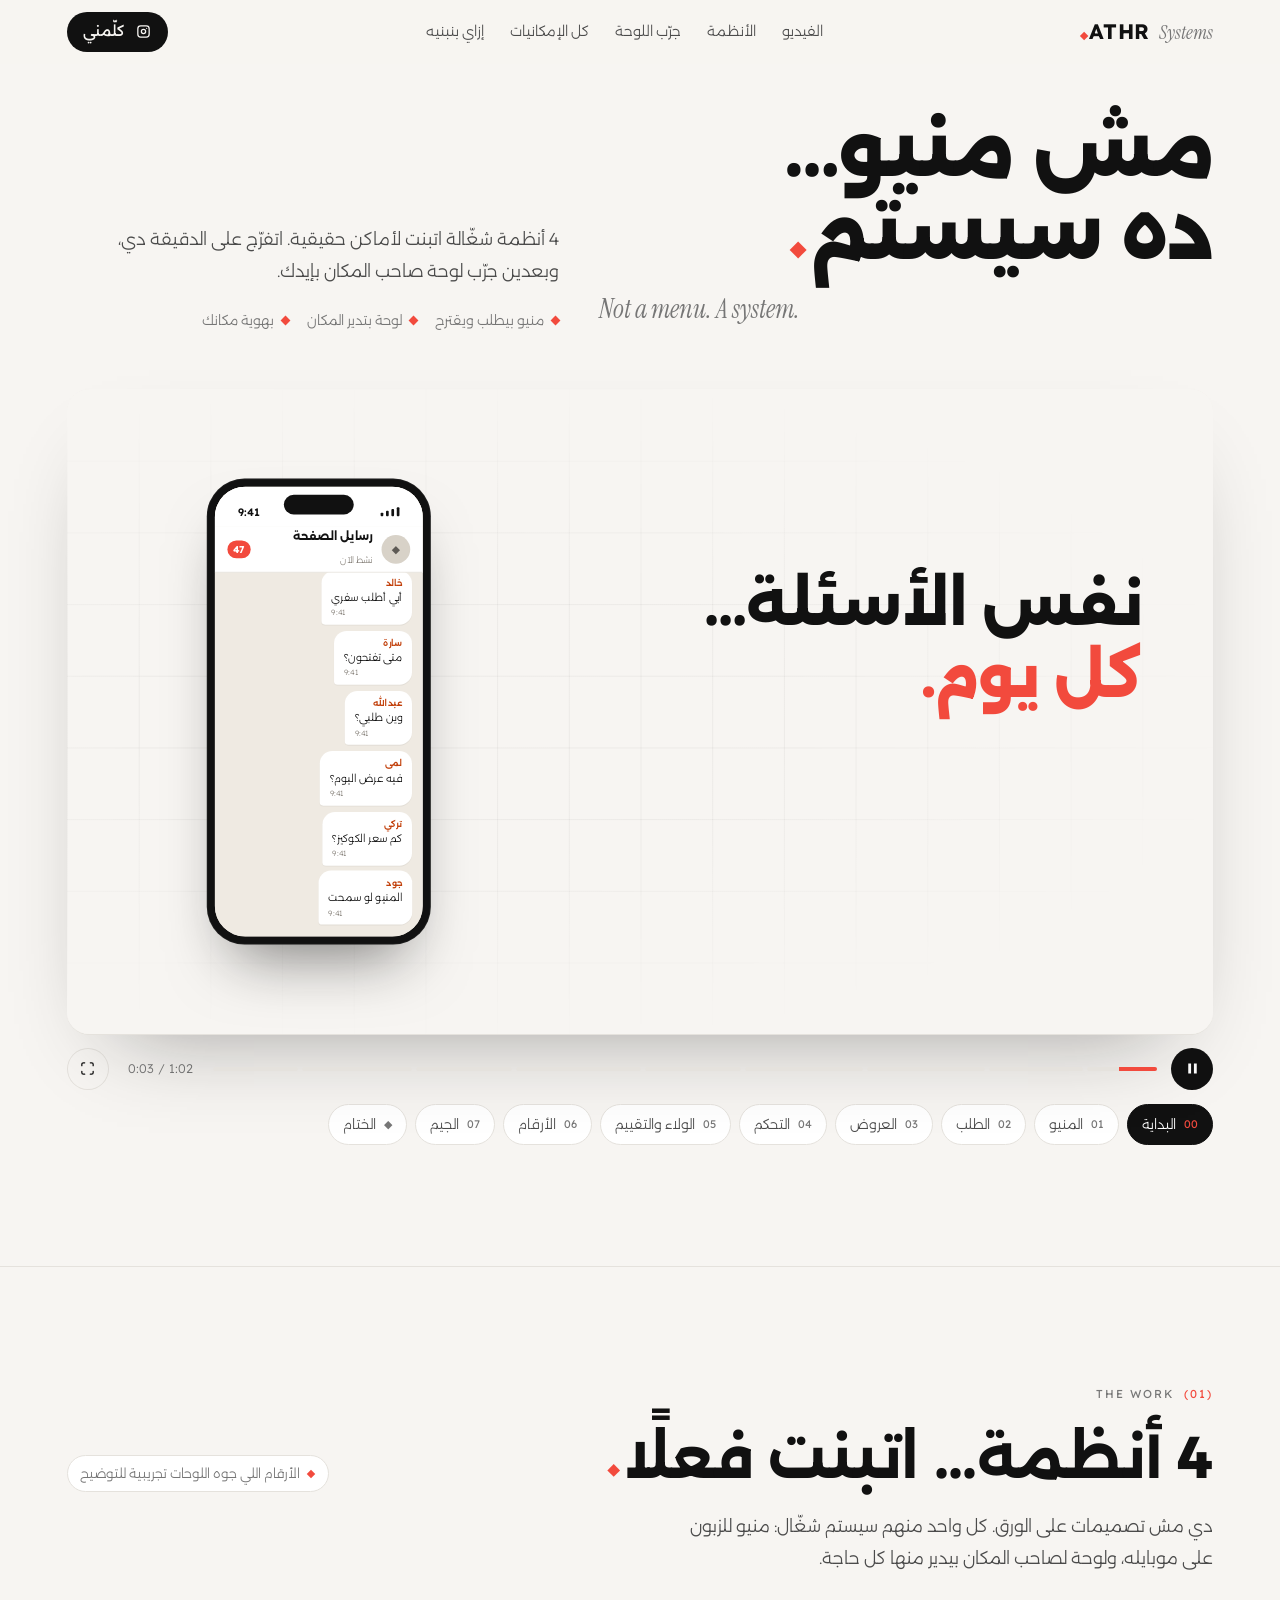
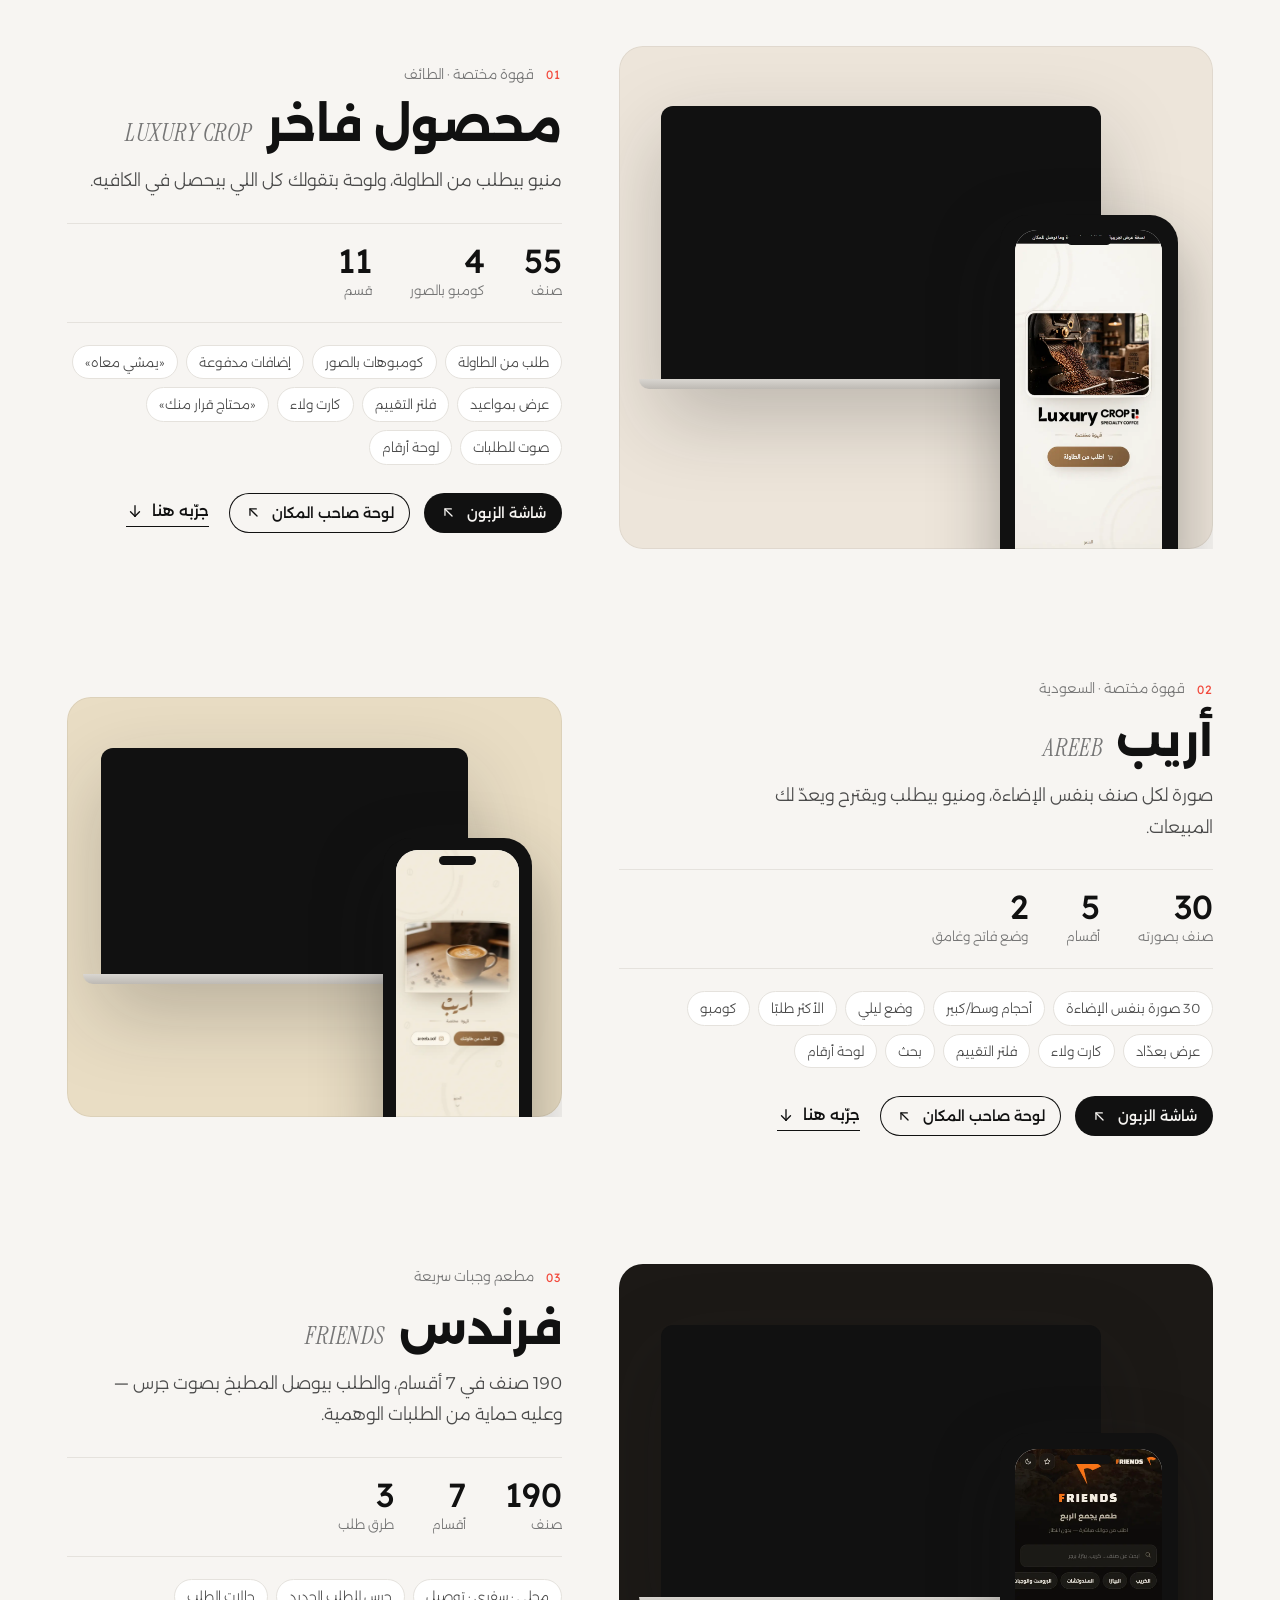
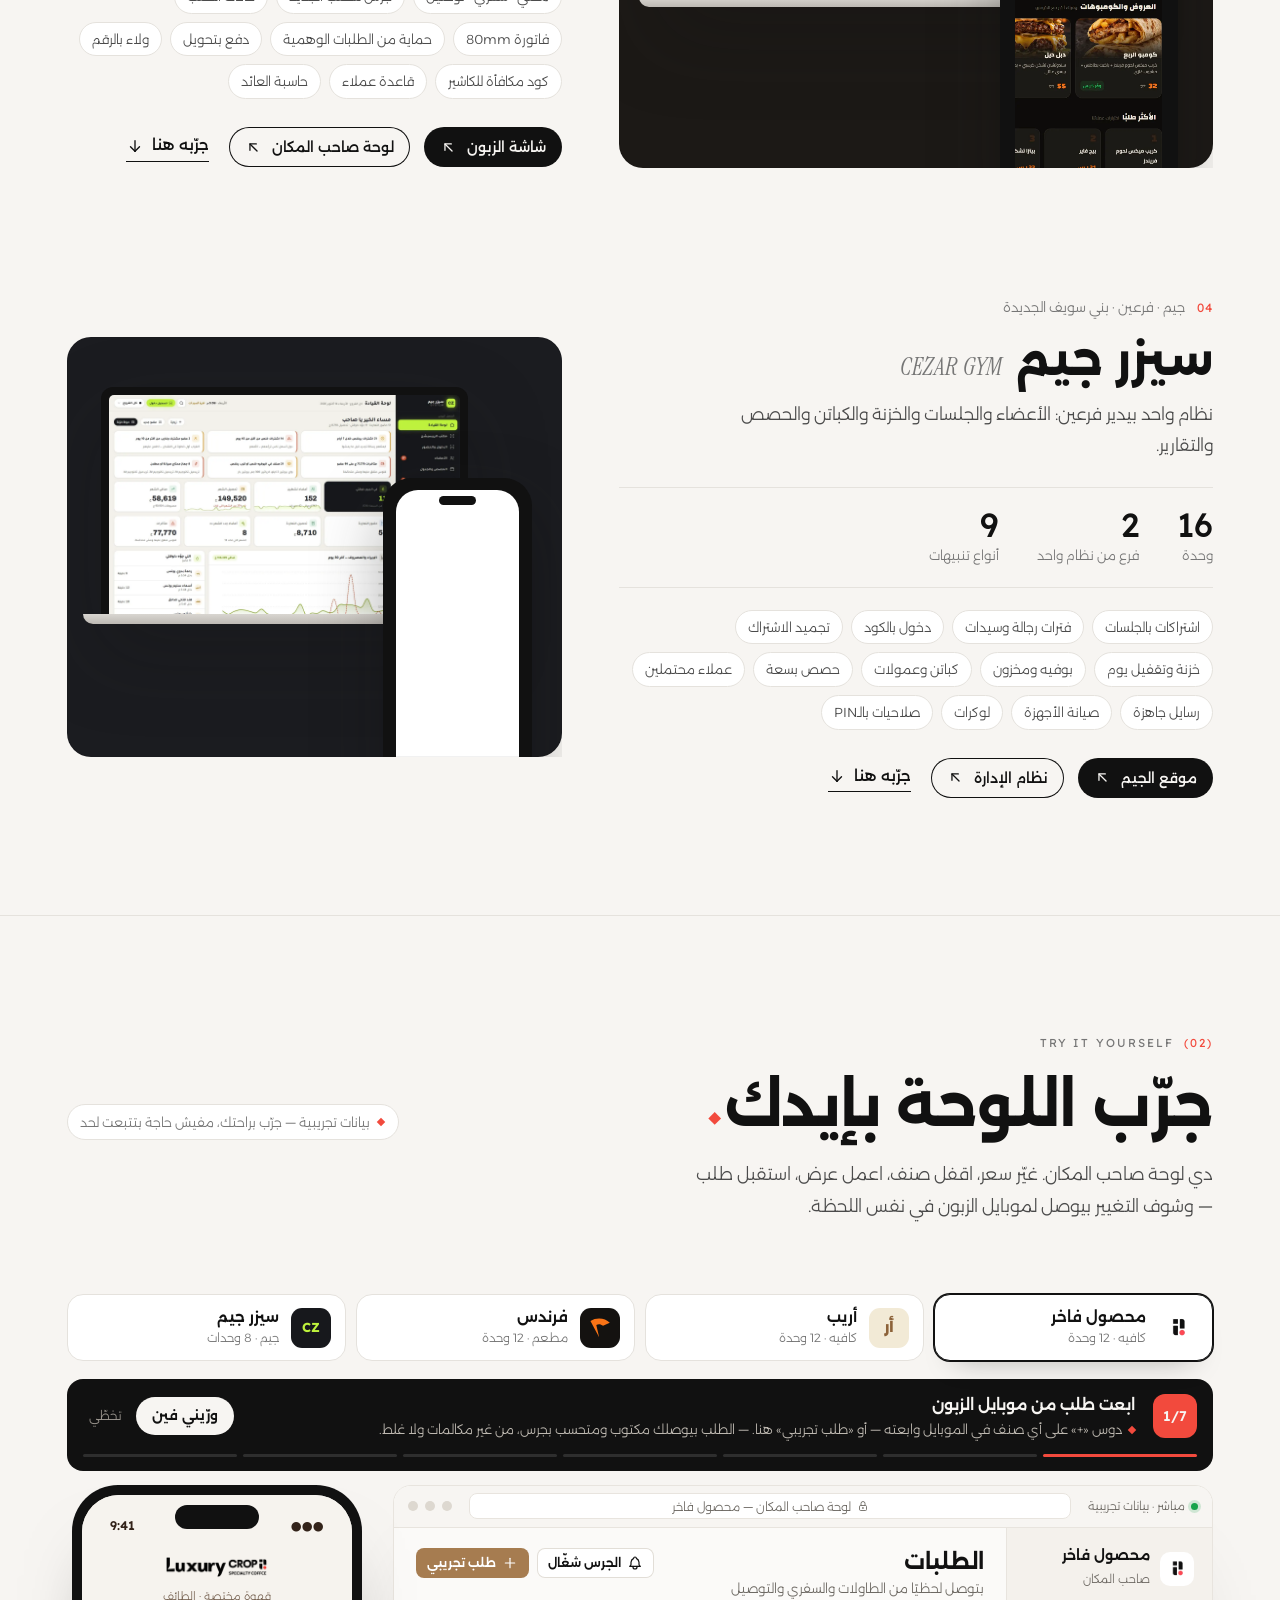
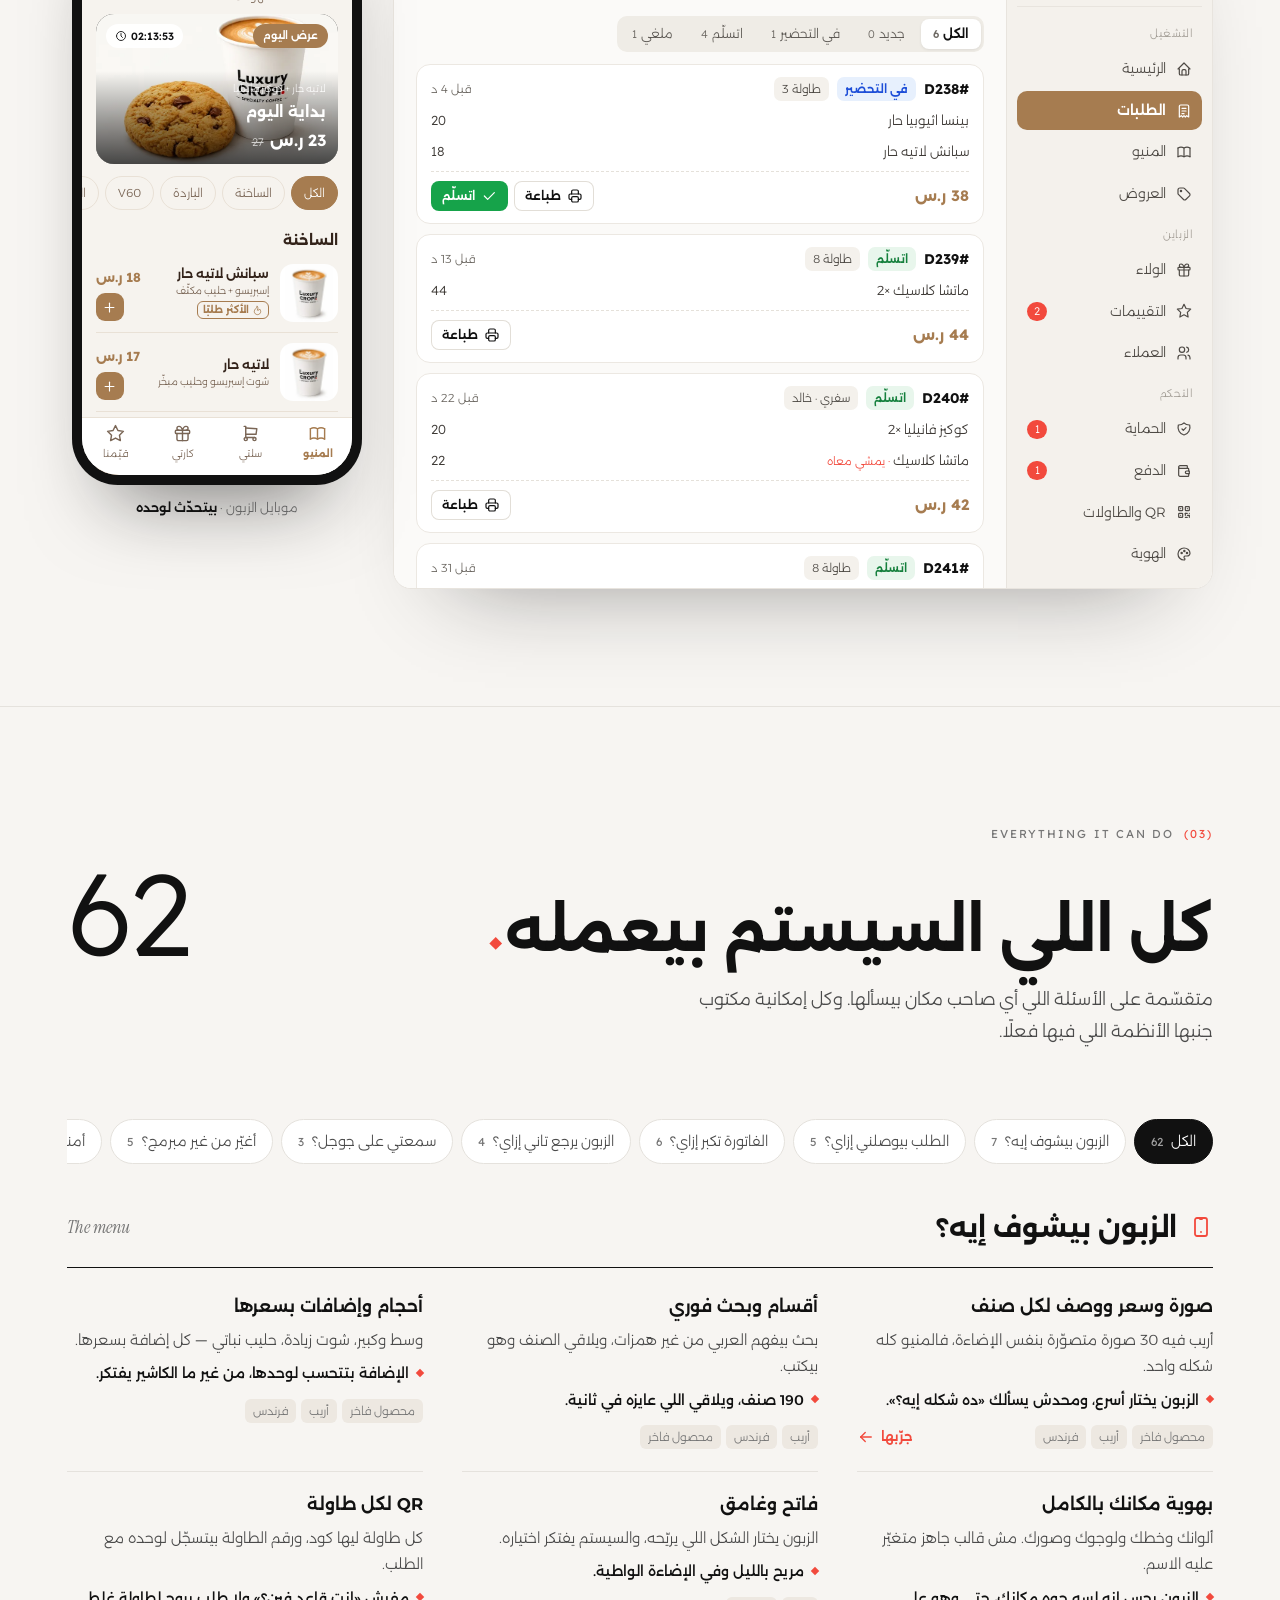
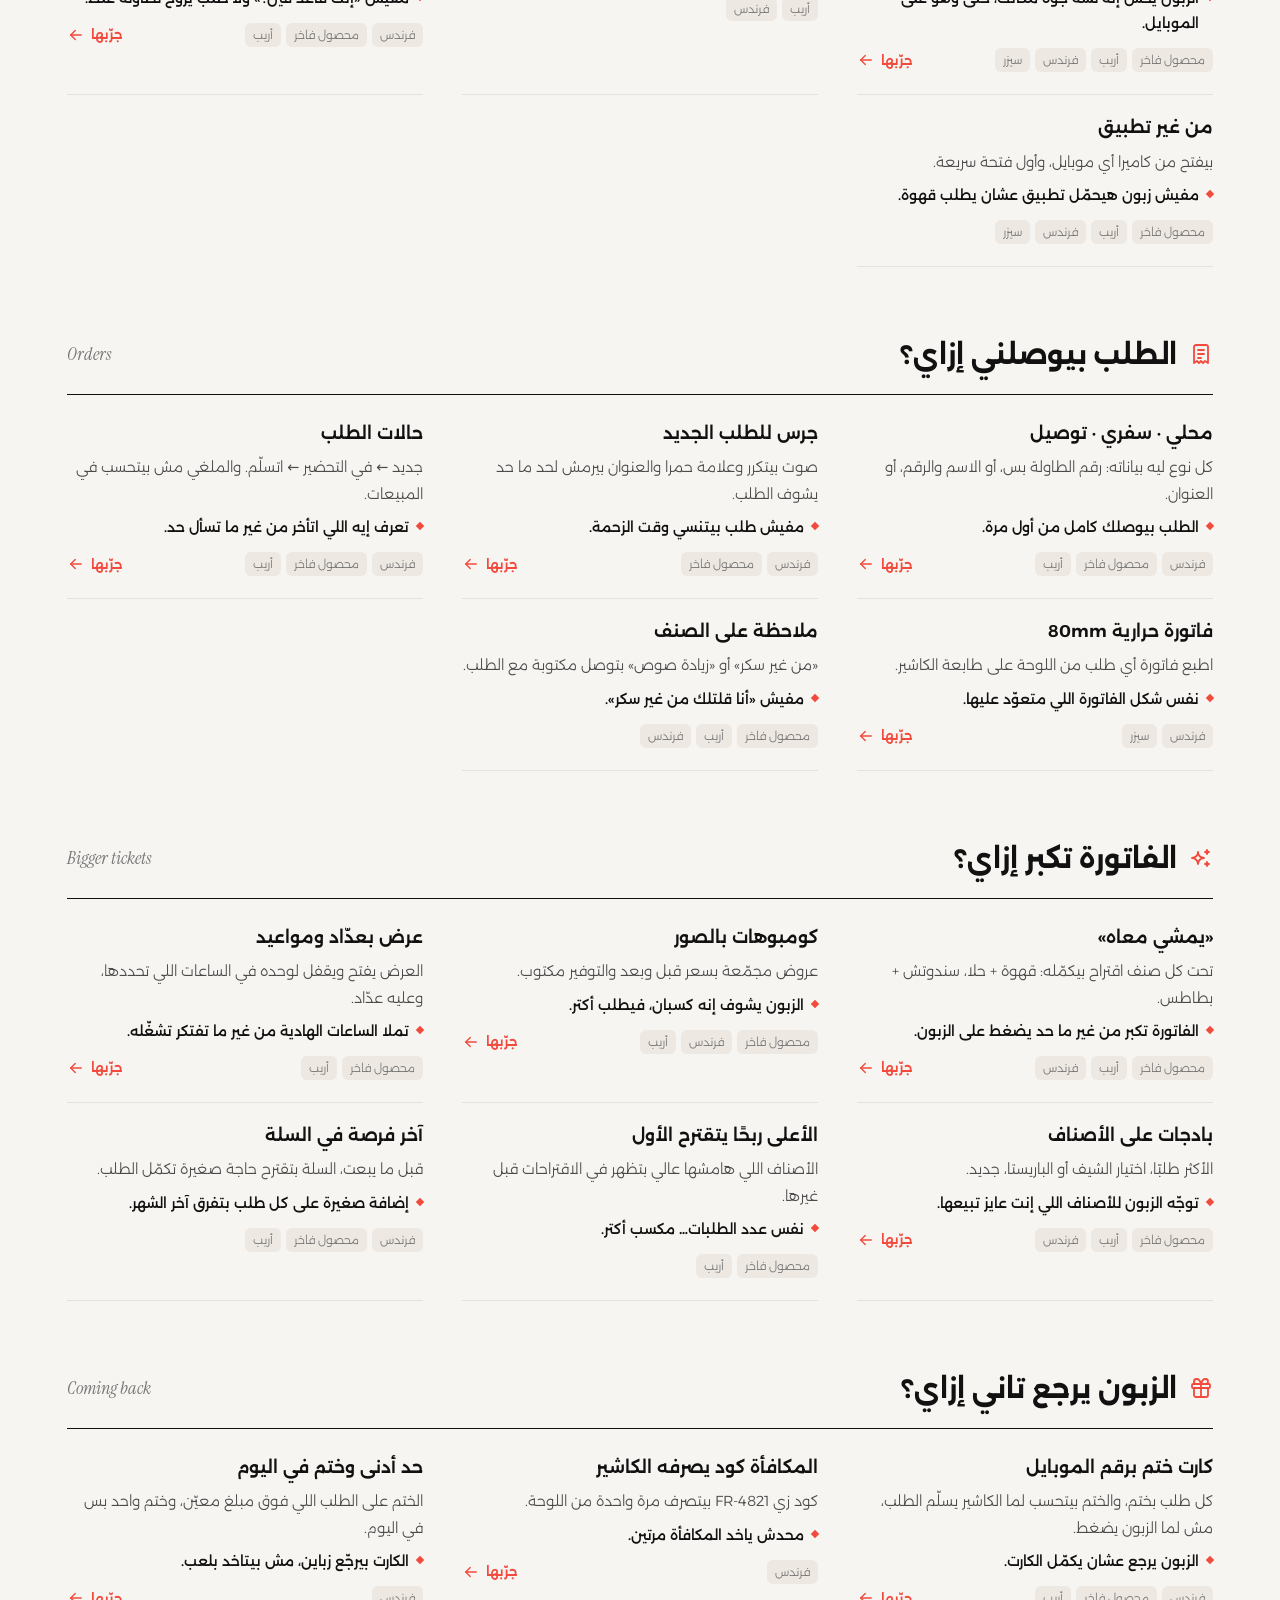
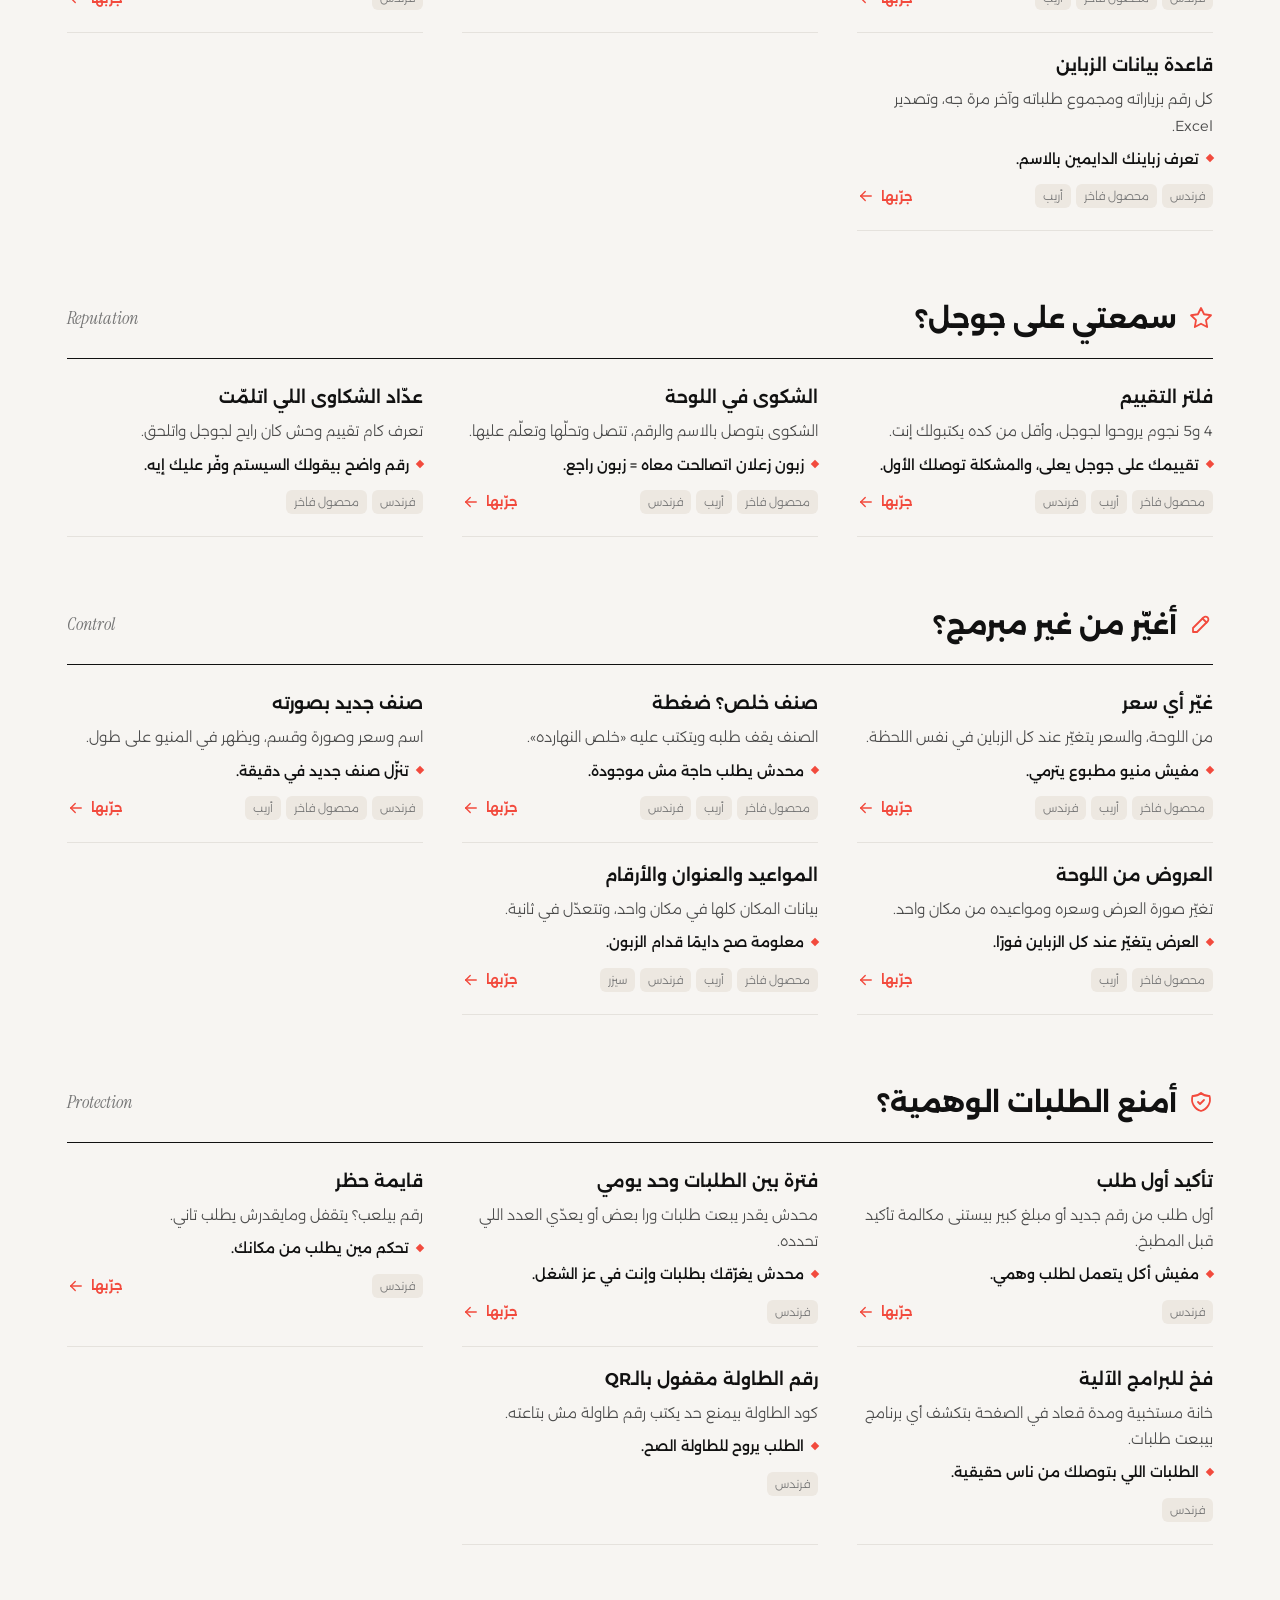
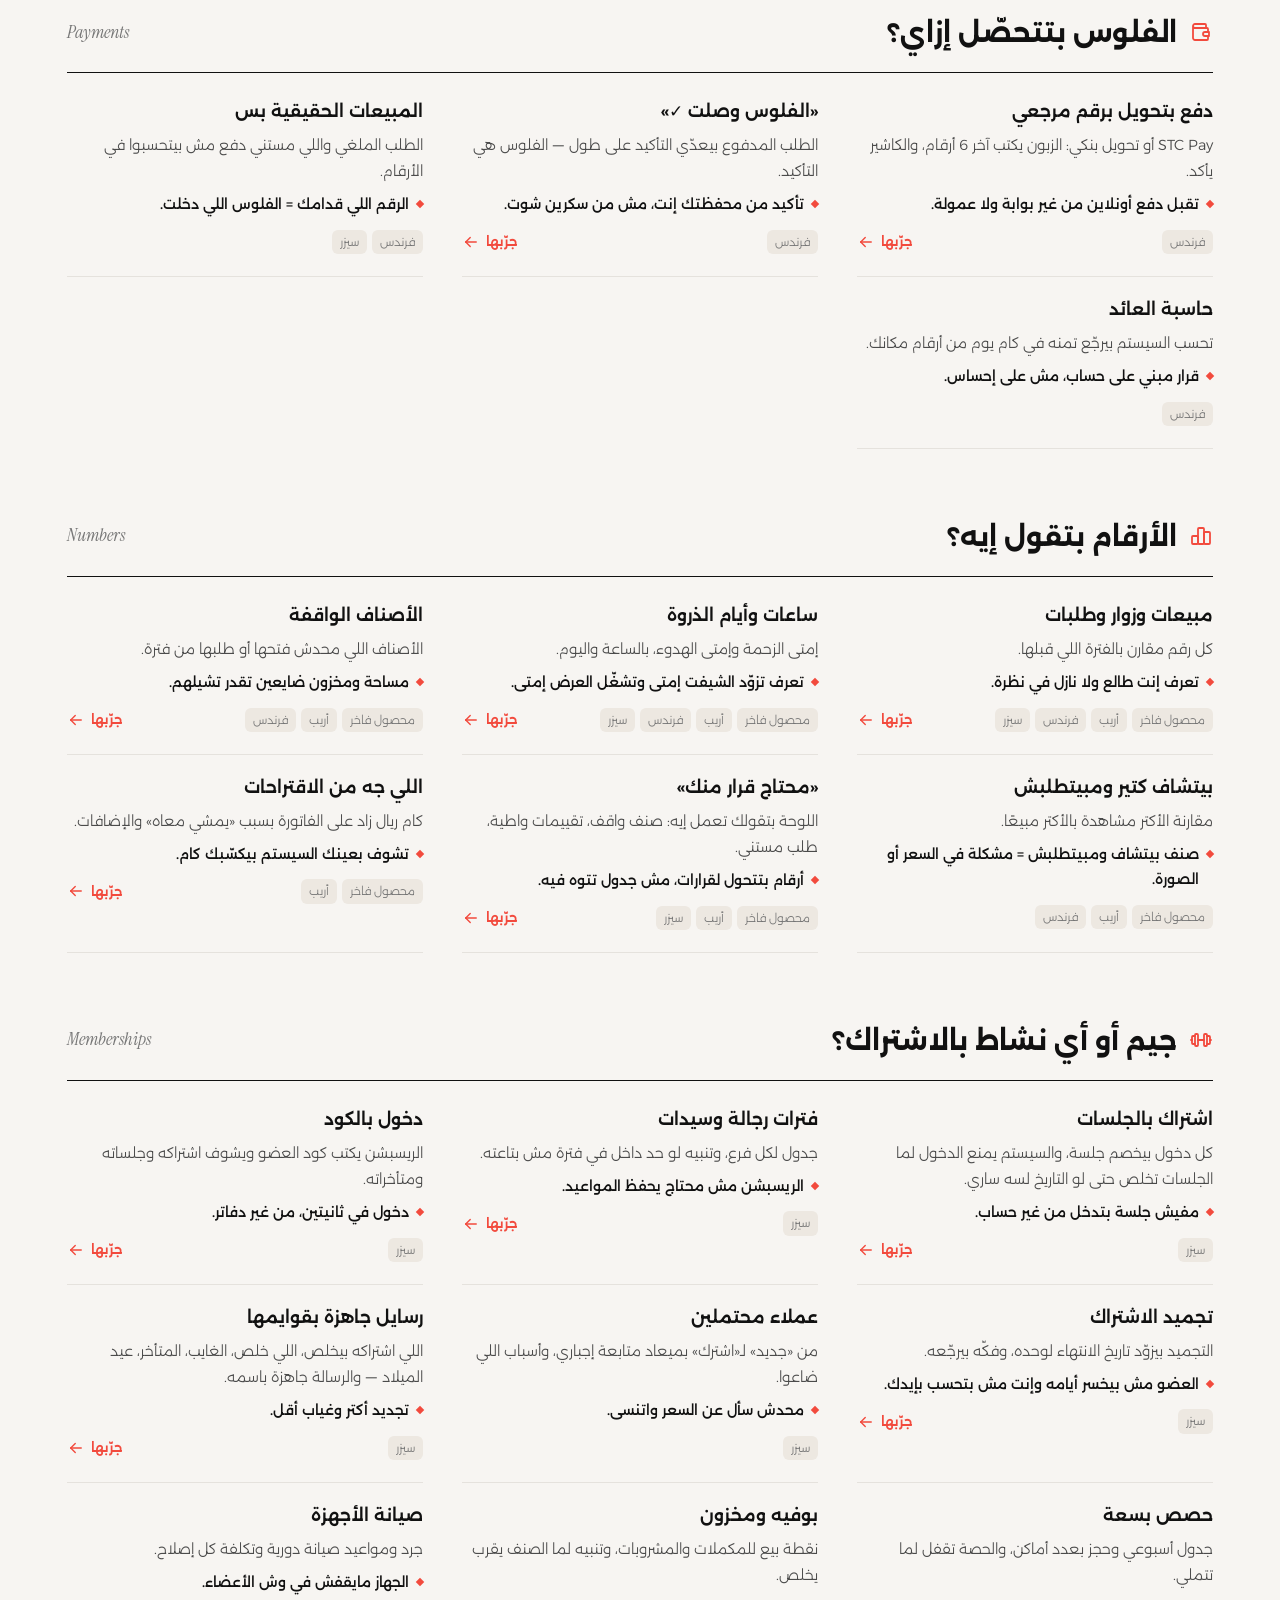
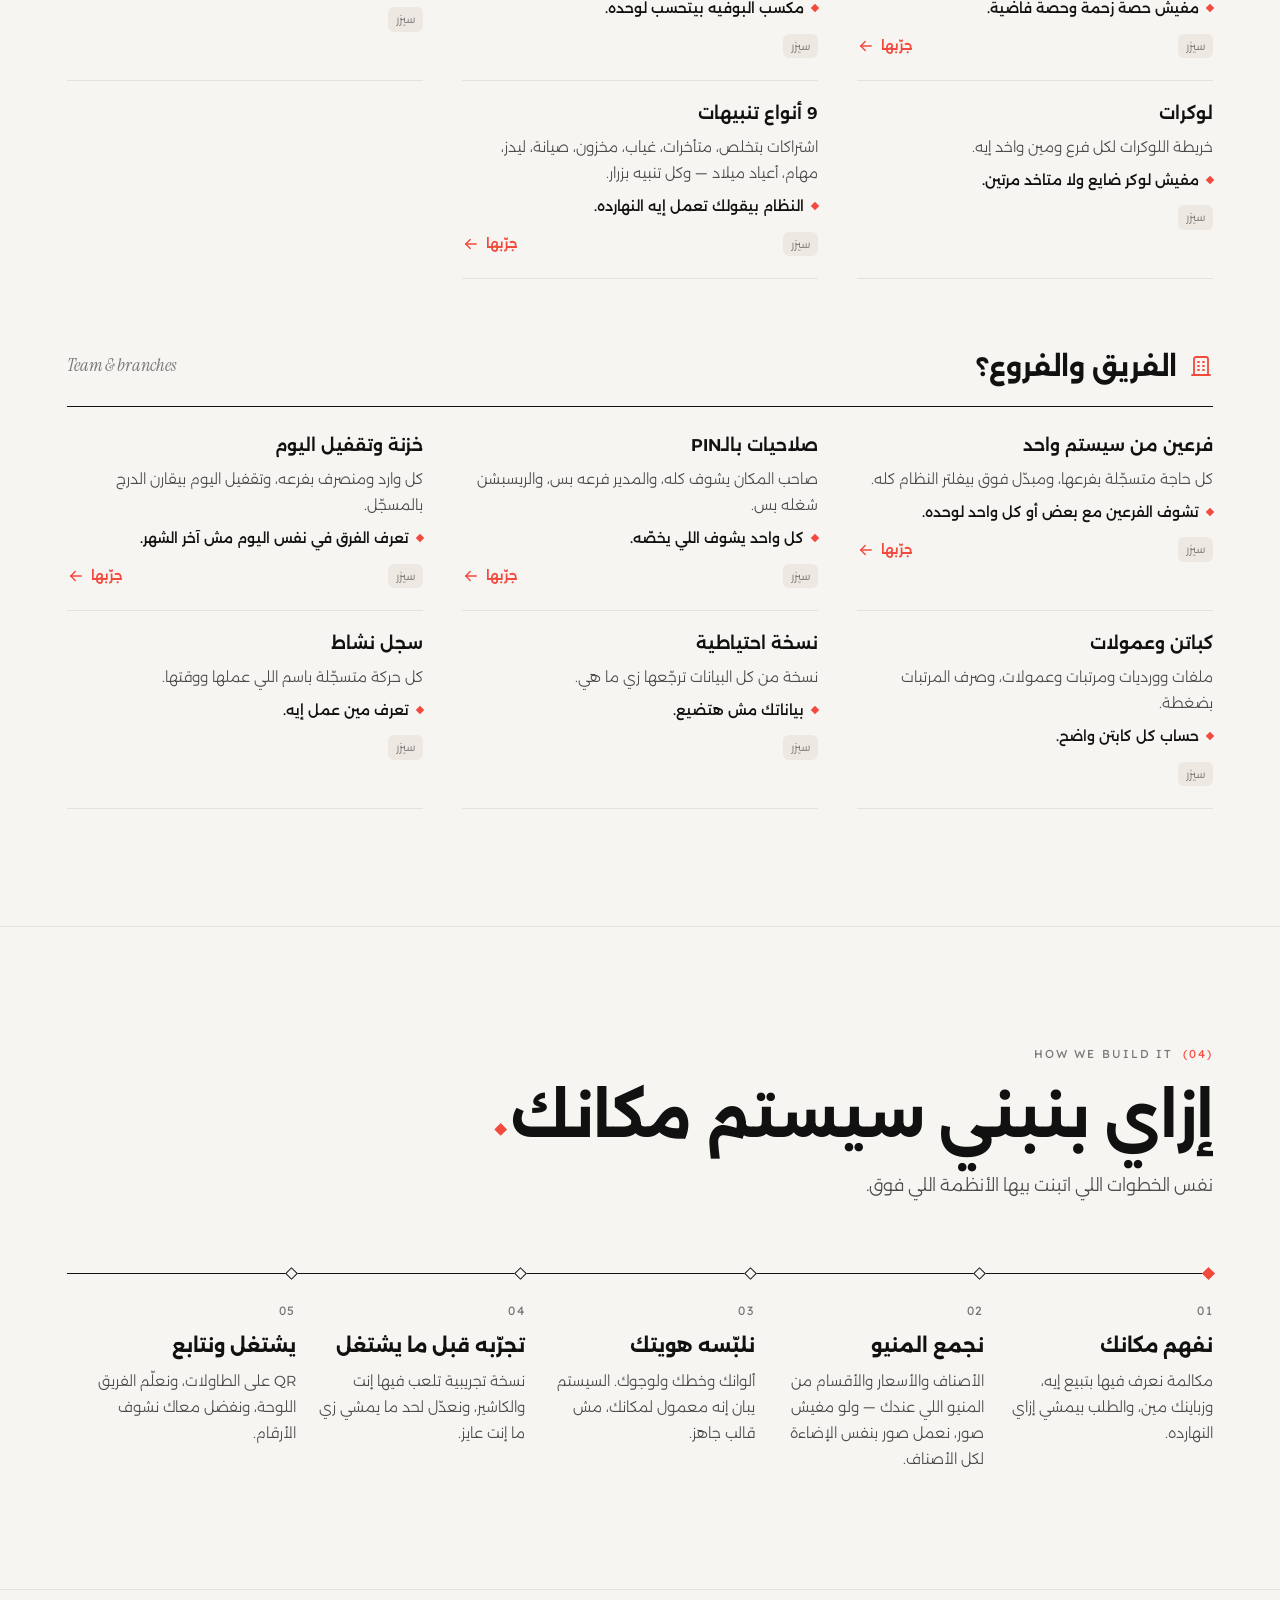
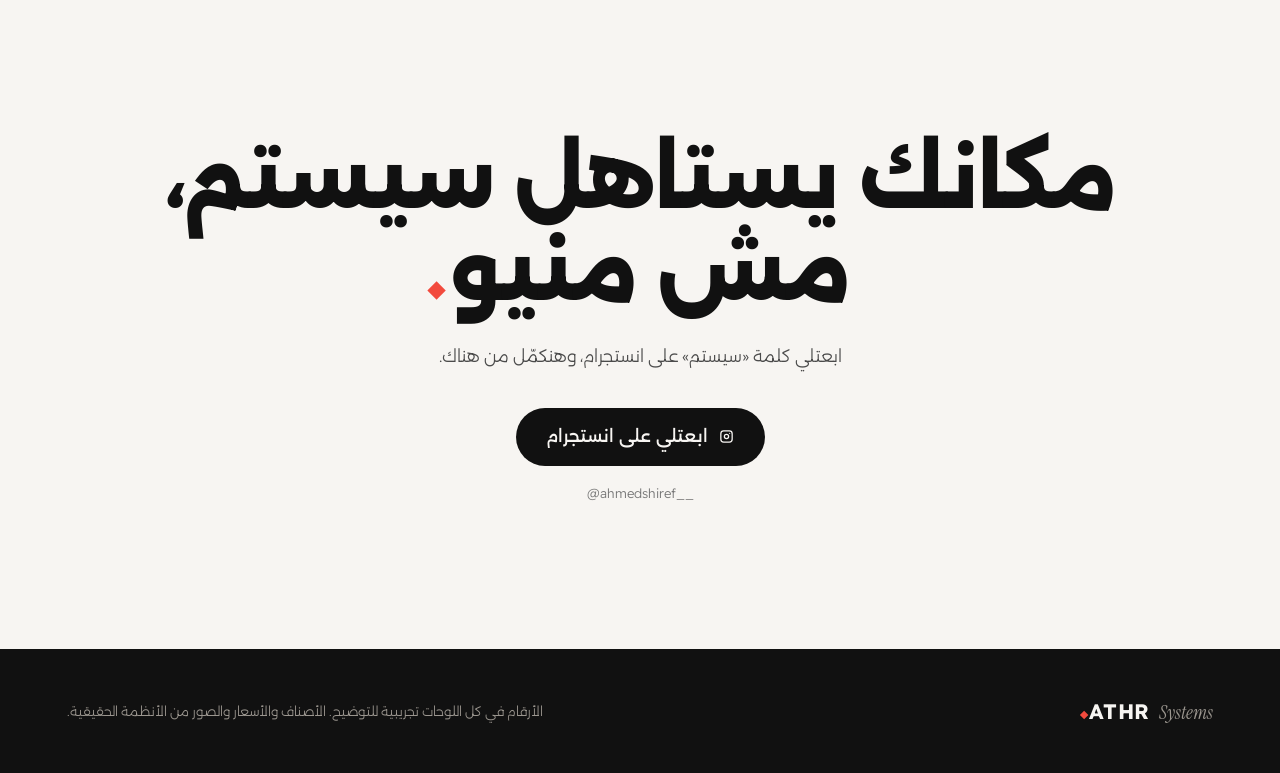
==== systems/index.html @ 0e7b089b "Systems: outreach page with film, four systems and a hands-on dashboard Coded 62s film (no sound), t" ====
<!doctype html>
<html lang="ar" dir="rtl">
<head>
<meta charset="utf-8">
<meta name="viewport" content="width=device-width,initial-scale=1,viewport-fit=cover">
<title>Systems — .ATHR</title>
<meta name="description" content="مش منيو… ده سيستم. 4 أنظمة حقيقية اتبنت لأماكن حقيقية: منيو بيطلب، ولوحة بتدير المكان. اتفرّج وجرّب بإيدك.">
<meta name="theme-color" content="#F7F5F2">
<meta property="og:type" content="website">
<meta property="og:title" content="مش منيو… ده سيستم. — .ATHR Systems">
<meta property="og:description" content="4 أنظمة حقيقية: منيو بيطلب ويقترح، ولوحة بتدير الطلبات والعروض والأرقام. جرّبها بإيدك.">
<meta property="og:image" content="https://a7madshiref001-ctrl.github.io/athr/systems/assets/og.jpg">
<meta name="twitter:card" content="summary_large_image">
<link rel="icon" href="../assets/favicon.svg" type="image/svg+xml">
<link rel="preload" href="../assets/fonts/alexandria-arabic.woff2" as="font" type="font/woff2" crossorigin>
<link rel="stylesheet" href="assets/systems.css?v=1">
<link rel="stylesheet" href="assets/film.css?v=1">
<link rel="stylesheet" href="assets/lab.css?v=1">
</head>
<body>
<a class="skip" href="#main">انزل للمحتوى</a>

<header class="nav" id="nav">
  <div class="wrap">
    <a class="logo" href="../" aria-label=".ATHR — الرئيسية"><span class="logo__w"><i></i>ATHR</span><span class="logo__s">Systems</span></a>
    <nav class="nav__links" aria-label="أقسام الصفحة">
      <a href="#film">الفيديو</a>
      <a href="#work">الأنظمة</a>
      <a href="#lab">جرّب اللوحة</a>
      <a href="#caps">كل الإمكانيات</a>
      <a href="#how">إزاي بنبنيه</a>
    </nav>
    <a class="btn btn--sm" data-ig href="#" target="_blank" rel="noopener"><span data-ic="insta"></span>كلّمني</a>
  </div>
</header>

<main id="main">

  <!-- ============ HERO + الفيديو ============ -->
  <section class="hero" id="top">
    <div class="wrap">
      <p class="hello" id="hello" hidden><span class="dm"></span><span>أهلاً <b id="helloName"></b> — دي الصفحة اللي كلّمتك عنها.</span></p>
      <div class="hero__top">
        <div>
          <h1>مش منيو…<span class="l2">ده سيستم<span class="pdot"></span></span></h1>
          <p class="hero__en en">Not a menu. A system.</p>
        </div>
        <div class="hero__side">
          <p class="lede">4 أنظمة شغّالة اتبنت لأماكن حقيقية. اتفرّج على الدقيقة دي، وبعدين جرّب لوحة صاحب المكان بإيدك.</p>
          <p class="hero__meta"><span><span class="dm"></span>منيو بيطلب ويقترح</span><span><span class="dm"></span>لوحة بتدير المكان</span><span><span class="dm"></span>بهوية مكانك</span></p>
        </div>
      </div>

      <div class="player" id="film" aria-label="فيديو بيشرح الأنظمة في دقيقة">
        <div class="player__frame" id="filmFrame" tabindex="0" aria-label="الفيديو — اضغط مسافة للتشغيل أو الإيقاف">
          <div class="stage" id="stage" aria-hidden="true"></div>
          <button class="player__big" id="filmBig" type="button" aria-label="شغّل الفيديو"><span data-ic="play"></span></button>
          <button class="pfs-x" id="filmPfsX" type="button" aria-label="اخرج من ملء الشاشة"><span data-ic="x"></span></button>
          <div class="player__end" id="filmEnd" hidden>
            <p>دي 4 أنظمة حقيقية. جرّبها بإيدك<span class="pdot"></span></p>
            <div><a class="btn" href="#lab">جرّب اللوحة<span data-ic="down"></span></a><button class="btn btn--ghost" type="button" id="filmReplay"><span data-ic="replay"></span>من الأول</button></div>
          </div>
        </div>
        <div class="player__cap" id="filmCap" aria-live="polite"><div class="pcap__in"></div></div>
        <div class="player__bar">
          <button class="pb-btn" id="filmPlay" type="button" aria-label="شغّل"><span data-ic="play"></span></button>
          <div class="pb-track" id="filmTrack" role="slider" aria-label="مكان الفيديو" aria-valuemin="0" aria-valuemax="100" aria-valuenow="0" tabindex="0"></div>
          <span class="pb-time" id="filmTime">0:00 / 1:02</span>
          <button class="pb-btn pb-btn--ghost" id="filmFs" type="button" aria-label="ملء الشاشة"><span data-ic="max"></span></button>
        </div>
        <ol class="chaps" id="filmChaps" aria-label="أجزاء الفيديو"></ol>
      </div>
    </div>
  </section>

  <!-- ============ 01 · الأنظمة ============ -->
  <section class="sec" id="work" aria-labelledby="work-h">
    <div class="wrap">
      <header class="sec-head">
        <p class="slabel"><span>The work</span><b>(01)</b></p>
        <div class="sec-head__row">
          <h2 class="h2 rv" id="work-h">4 أنظمة… اتبنت فعلًا<span class="pdot"></span></h2>
          <p class="note rv"><span class="dm"></span>الأرقام اللي جوه اللوحات تجريبية للتوضيح</p>
        </div>
        <p class="lede rv">دي مش تصميمات على الورق. كل واحد منهم سيستم شغّال: منيو للزبون على موبايله، ولوحة لصاحب المكان بيدير منها كل حاجة.</p>
      </header>
      <div class="cases" id="cases"></div>
    </div>
  </section>

  <!-- ============ 02 · جرّب اللوحة ============ -->
  <section class="sec lab" id="lab" aria-labelledby="lab-h">
    <div class="wrap">
      <header class="sec-head">
        <p class="slabel"><span>Try it yourself</span><b>(02)</b></p>
        <div class="sec-head__row">
          <h2 class="h2 rv" id="lab-h">جرّب اللوحة بإيدك<span class="pdot"></span></h2>
          <p class="note rv"><span class="dm"></span>بيانات تجريبية — جرّب براحتك، مفيش حاجة بتتبعت لحد</p>
        </div>
        <p class="lede rv">دي لوحة صاحب المكان. غيّر سعر، اقفل صنف، اعمل عرض، استقبل طلب — وشوف التغيير بيوصل لموبايل الزبون في نفس اللحظة.</p>
      </header>
      <div class="labx" id="labx"></div>
    </div>
  </section>

  <!-- ============ 03 · كل الإمكانيات ============ -->
  <section class="sec" id="caps" aria-labelledby="caps-h">
    <div class="wrap">
      <header class="sec-head">
        <p class="slabel"><span>Everything it can do</span><b>(03)</b></p>
        <div class="sec-head__row">
          <h2 class="h2 rv" id="caps-h">كل اللي السيستم بيعمله<span class="pdot"></span></h2>
          <p class="capcount rv"><span class="num" id="capCount">0</span></p>
        </div>
        <p class="lede rv">متقسّمة على الأسئلة اللي أي صاحب مكان بيسألها. وكل إمكانية مكتوب جنبها الأنظمة اللي فيها فعلًا.</p>
      </header>
      <div class="capf" id="capf" role="tablist" aria-label="فلتر الإمكانيات"></div>
      <div id="caplist"></div>
    </div>
  </section>

  <!-- ============ 04 · إزاي بنبنيه ============ -->
  <section class="sec" id="how" aria-labelledby="how-h">
    <div class="wrap">
      <header class="sec-head">
        <p class="slabel"><span>How we build it</span><b>(04)</b></p>
        <h2 class="h2 rv" id="how-h">إزاي بنبني سيستم مكانك<span class="pdot"></span></h2>
        <p class="lede rv">نفس الخطوات اللي اتبنت بيها الأنظمة اللي فوق.</p>
      </header>
      <ol class="steps">
        <li class="step rv"><b>01</b><h4>نفهم مكانك</h4><p>مكالمة نعرف فيها بتبيع إيه، وزباينك مين، والطلب بيمشي إزاي النهارده.</p></li>
        <li class="step rv"><b>02</b><h4>نجمع المنيو</h4><p>الأصناف والأسعار والأقسام من المنيو اللي عندك — ولو مفيش صور، نعمل صور بنفس الإضاءة لكل الأصناف.</p></li>
        <li class="step rv"><b>03</b><h4>نلبّسه هويتك</h4><p>ألوانك وخطك ولوجوك. السيستم يبان إنه معمول لمكانك، مش قالب جاهز.</p></li>
        <li class="step rv"><b>04</b><h4>تجرّبه قبل ما يشتغل</h4><p>نسخة تجريبية تلعب فيها إنت والكاشير، ونعدّل لحد ما يمشي زي ما إنت عايز.</p></li>
        <li class="step rv"><b>05</b><h4>يشتغل ونتابع</h4><p>QR على الطاولات، ونعلّم الفريق اللوحة، ونفضل معاك نشوف الأرقام.</p></li>
      </ol>
    </div>
  </section>

  <!-- ============ CTA ============ -->
  <section class="cta" id="talk" aria-labelledby="talk-h">
    <div class="wrap">
      <h2 id="talk-h" class="rv">مكانك يستاهل سيستم،<br>مش منيو<span class="pdot"></span></h2>
      <p class="rv">ابعتلي كلمة «سيستم» على انستجرام، وهنكمّل من هناك.</p>
      <a class="btn btn--lg rv" data-ig href="#" target="_blank" rel="noopener"><span data-ic="insta"></span>ابعتلي على انستجرام</a>
      <small class="rv" id="igHandle"></small>
    </div>
  </section>
</main>

<footer class="foot">
  <div class="wrap">
    <a class="logo" href="../"><span class="logo__w"><i></i>ATHR</span><span class="logo__s">Systems</span></a>
    <p>الأرقام في كل اللوحات تجريبية للتوضيح. الأصناف والأسعار والصور من الأنظمة الحقيقية.</p>
  </div>
</footer>

<script src="../assets/vendor/gsap.min.js"></script>
<script src="assets/icons.js?v=1"></script>
<script src="assets/data.js?v=1"></script>
<script src="assets/film.js?v=1"></script>
<script src="assets/qr-data.js?v=1"></script>
<script src="assets/lab.js?v=1"></script>
<script src="assets/page.js?v=1"></script>
</body>
</html>
---- systems/assets/systems.css ----
/* ==========================================================================
   .ATHR — Systems · صفحة الأنظمة
   هوية أثر: Warm White + Charcoal + Vermilion للتوجيه بس
   الخطوط: Alexandria (عربي) · Instrument Serif (لمسات إنجليزي) · Readex Pro (أرقام وواجهة)
   ========================================================================== */
@font-face{font-family:"Instrument Serif";src:url(../../assets/fonts/instrument-serif.woff2) format("woff2");font-weight:400;font-style:normal;font-display:swap;unicode-range:U+0000-00FF,U+2000-206F}
@font-face{font-family:"Instrument Serif";src:url(../../assets/fonts/instrument-serif-italic.woff2) format("woff2");font-weight:400;font-style:italic;font-display:swap;unicode-range:U+0000-00FF,U+2000-206F}
@font-face{font-family:"Readex Pro";src:url(../../assets/fonts/readex-latin.woff2) format("woff2");font-weight:160 700;font-display:swap;unicode-range:U+0000-00FF,U+2000-206F,U+2190-21FF,U+2212}
@font-face{font-family:"Alexandria";src:url(../../assets/fonts/alexandria-arabic.woff2) format("woff2");font-weight:100 900;font-display:swap;unicode-range:U+0600-06FF,U+0750-077F,U+08A0-08FF,U+200C-200E,U+FB50-FDFF,U+FE70-FEFC}
@font-face{font-family:"Alexandria";src:url(../../assets/fonts/alexandria-latin.woff2) format("woff2");font-weight:100 900;font-display:swap;unicode-range:U+0000-00FF}

:root{
  --black:#111111; --white:#F7F5F2; --red:#F24A3D;
  --ink:#111111; --ink2:#4B4B4B; --cap:#767676; --soft:#EDE8E1; --rule:#E5E2DD; --dis:#A3A3A3;
  --ok:#16A34A; --ok-bg:#E8F6EC; --warn:#D97706; --warn-bg:#FDF3E1; --err:#DC2626; --err-bg:#FCEBEA;
  --serif:"Instrument Serif",Georgia,serif;
  --ui:"Readex Pro","Alexandria",system-ui,sans-serif;
  --ar:"Alexandria","Readex Pro",system-ui,sans-serif;
  --gut:clamp(16px,5.2vw,96px);
  --max:1240px;
  --ease:cubic-bezier(.16,1,.3,1);
  --sec:clamp(88px,13vh,160px);
}

*,*::before,*::after{box-sizing:border-box}
html{background:var(--white);-webkit-text-size-adjust:100%;text-size-adjust:100%;scroll-behavior:smooth;scroll-padding-top:72px}
body{margin:0;background:var(--white);color:var(--ink);font-family:var(--ar);font-size:16px;font-weight:300;line-height:1.75;-webkit-font-smoothing:antialiased;text-rendering:optimizeLegibility;overflow-x:clip}
h1,h2,h3,h4,p,ul,ol,figure{margin:0}
ul,ol{padding:0;list-style:none}
img{display:block;max-width:100%;height:auto}
a{color:inherit;text-decoration:none}
button{font:inherit;color:inherit;background:none;border:0;padding:0;cursor:pointer}
input,select,textarea{font:inherit;color:inherit}
::selection{background:var(--red);color:#fff}
:focus-visible{outline:2px solid var(--red);outline-offset:3px;border-radius:6px}
[hidden]{display:none!important}
.ic{width:18px;height:18px;flex:none;display:inline-block;vertical-align:middle}
.num,.en{font-family:var(--ui);font-feature-settings:"tnum" 1}
.en{direction:ltr;unicode-bidi:isolate}
.wrap{width:100%;max-width:calc(var(--max) + var(--gut)*2);margin-inline:auto;padding-inline:var(--gut)}
.sr{position:absolute;width:1px;height:1px;overflow:hidden;clip:rect(0 0 0 0);white-space:nowrap}
.skip{position:absolute;right:16px;top:-80px;z-index:900;background:var(--black);color:var(--white);padding:10px 16px;border-radius:999px}
.skip:focus{top:12px}
.pdot{display:inline-block;width:.16em;height:.16em;margin-inline-start:.08em;background:var(--red);transform:rotate(45deg);vertical-align:.04em}
.dm{display:inline-block;width:7px;height:7px;background:var(--red);transform:rotate(45deg);flex:none}

/* ---------- labels / headings ---------- */
.slabel{display:flex;align-items:center;gap:10px;font-family:var(--ui);font-size:11.5px;font-weight:400;letter-spacing:.18em;text-transform:uppercase;color:var(--cap);direction:ltr;justify-content:flex-end}
.slabel b{font-weight:400;color:var(--red)}
.h2{font-family:var(--ar);font-weight:700;font-size:clamp(32px,4.6vw,64px);line-height:1.18;letter-spacing:-.01em}
.h2 .en-i{font-family:var(--serif);font-style:italic;font-weight:400;letter-spacing:0}
.lede{font-size:clamp(16px,1.35vw,18.5px);line-height:1.85;color:var(--ink2);max-width:44ch}
.sec-head{display:grid;gap:18px;margin-bottom:clamp(40px,6vw,72px)}
.sec-head__row{display:flex;justify-content:space-between;align-items:flex-end;gap:24px;flex-wrap:wrap}
.note{display:inline-flex;align-items:center;gap:8px;font-size:13px;color:var(--cap);border:1px solid var(--rule);border-radius:999px;padding:6px 14px 6px 12px;background:#fff}
.note .dm{width:6px;height:6px}

/* ---------- buttons ---------- */
.btn{display:inline-flex;align-items:center;justify-content:center;gap:10px;min-height:48px;padding:0 22px;border-radius:999px;background:var(--black);color:var(--white);font-family:var(--ar);font-size:15px;font-weight:500;white-space:nowrap;transition:background .25s,transform .25s var(--ease),color .25s}
.btn:hover{background:var(--red)}
.btn:active{transform:scale(.97)}
.btn .ic{width:17px;height:17px}
.btn--ghost{background:transparent;color:var(--ink);box-shadow:inset 0 0 0 1px var(--ink)}
.btn--ghost:hover{background:var(--ink);color:var(--white)}
.btn--sm{min-height:40px;padding:0 16px;font-size:14px}
.btn--lg{min-height:58px;padding:0 30px;font-size:17px}
.tlink{display:inline-flex;align-items:center;gap:8px;font-size:15px;font-weight:500;border-bottom:1px solid currentColor;padding-bottom:2px;transition:color .2s}
.tlink:hover{color:var(--red)}

/* ---------- nav ---------- */
.nav{position:fixed;inset-inline:0;top:0;z-index:500;height:64px;display:flex;align-items:center;background:rgba(247,245,242,.86);-webkit-backdrop-filter:saturate(1.4) blur(14px);backdrop-filter:saturate(1.4) blur(14px);border-bottom:1px solid transparent;transition:border-color .3s}
.nav.is-scrolled{border-color:var(--rule)}
.nav .wrap{display:flex;align-items:center;justify-content:space-between;gap:20px}
.logo{display:inline-flex;align-items:baseline;gap:10px;direction:ltr}
.logo__w{font-family:var(--ui);font-weight:700;font-size:21px;letter-spacing:.02em;display:inline-flex;align-items:baseline}
.logo__w i{display:inline-block;width:.3em;height:.3em;background:var(--red);transform:rotate(45deg);margin-right:.08em;vertical-align:.06em}
.logo__s{font-family:var(--serif);font-style:italic;font-size:19px;color:var(--cap)}
.nav__links{display:flex;gap:26px;font-size:14px;color:var(--ink2)}
.nav__links a{transition:color .2s}
.nav__links a:hover{color:var(--ink)}
@media (max-width:980px){.nav__links{display:none}}

/* ---------- hero ---------- */
.hero{padding-top:clamp(92px,12vh,132px);padding-bottom:var(--sec)}
.hello{display:inline-flex;align-items:center;gap:10px;font-size:15px;color:var(--ink2);margin-bottom:22px;background:#fff;border:1px solid var(--rule);border-radius:999px;padding:8px 16px 8px 14px}
.hello b{font-weight:600;color:var(--ink)}
.hero__top{display:grid;grid-template-columns:1.25fr 1fr;gap:40px;align-items:end;margin-bottom:clamp(32px,4.5vw,56px)}
.hero h1{font-family:var(--ar);font-weight:800;font-size:clamp(46px,6vw,92px);line-height:1.08;letter-spacing:-.02em}
.hero h1 .l2{display:block}
.hero__en{font-family:var(--serif);font-style:italic;font-size:clamp(20px,2vw,28px);color:var(--cap);margin-top:14px}
.hero__side{display:grid;gap:22px;justify-items:start}
.hero__meta{display:flex;flex-wrap:wrap;gap:8px 18px;font-size:13.5px;color:var(--cap)}
.hero__meta span{display:inline-flex;align-items:center;gap:8px}
@media (max-width:860px){
  .hero__top{grid-template-columns:1fr;gap:18px}
}
@media (max-width:700px){
  .hero{padding-top:82px}
  .hello{font-size:13px;margin-bottom:14px;padding:6px 12px}
  .hero h1{font-size:clamp(36px,11vw,46px)}
  .hero__en{font-size:18px;margin-top:6px}
  .hero__meta{display:none}
  .hero .lede{font-size:15px;line-height:1.75}
  .hero__top{margin-bottom:22px;gap:12px}
}
.capmore{display:inline-flex;align-items:center;gap:8px;margin-top:14px;font-size:14px;font-weight:600;color:var(--ink);border-bottom:1px solid var(--ink);padding-bottom:2px}
.capmore:hover{color:var(--red);border-color:var(--red)}

/* ---------- player ---------- */
.player{position:relative}
.player__frame{position:relative;aspect-ratio:16/9;width:100%;overflow:hidden;border-radius:22px;background:#EFEBE5;box-shadow:0 1px 0 var(--rule),0 40px 90px -50px rgba(17,17,17,.45);isolation:isolate;cursor:pointer}
.player__frame:focus-visible{outline-offset:4px}
.player__big{position:absolute;inset:0;margin:auto;width:84px;height:84px;border-radius:50%;background:var(--black);color:#fff;display:grid;place-items:center;z-index:5;box-shadow:0 20px 50px -18px rgba(0,0,0,.5);transition:transform .3s var(--ease),background .25s,opacity .3s}
.player__big .ic{width:30px;height:30px;margin-left:4px}
.player__big:hover{transform:scale(1.06);background:var(--red)}
.player.is-playing .player__big{opacity:0;pointer-events:none}
.player__end{position:absolute;inset:0;z-index:6;display:grid;place-content:center;justify-items:center;gap:18px;background:rgba(247,245,242,.9);-webkit-backdrop-filter:blur(6px);backdrop-filter:blur(6px);text-align:center;padding:20px}
.player__end p{font-weight:600;font-size:clamp(18px,2.2vw,28px)}
.player__end div{display:flex;gap:10px;flex-wrap:wrap;justify-content:center}
.player__cap{display:none;padding:14px 4px 4px;min-height:96px}
.player.is-compact .player__cap{display:block}
.pcap__k{display:flex;align-items:center;gap:8px;font-family:var(--ui);font-size:11px;letter-spacing:.14em;color:var(--red);text-transform:uppercase}
.pcap__k span{color:var(--cap);letter-spacing:0;font-family:var(--ar);text-transform:none;font-size:12.5px}
.pcap__h{font-weight:700;font-size:18px;line-height:1.45;margin-top:4px}
.pcap__b{font-size:14px;line-height:1.75;color:var(--ink2);margin-top:2px}
.pcap__in{transition:opacity .25s,transform .35s var(--ease)}
.pcap__in.is-swap{opacity:0;transform:translateY(6px)}
.player__bar{display:flex;align-items:center;gap:14px;margin-top:14px}
.pb-btn{width:42px;height:42px;border-radius:50%;display:grid;place-items:center;background:var(--black);color:#fff;flex:none;transition:background .2s}
.pb-btn:hover{background:var(--red)}
.pb-btn--ghost{background:transparent;color:var(--ink);box-shadow:inset 0 0 0 1px var(--rule)}
.pb-btn--ghost:hover{background:var(--ink);color:#fff}
.pb-btn .ic{width:17px;height:17px}
.pb-track{flex:1;display:flex;gap:4px;direction:rtl;height:28px;align-items:center;cursor:pointer;touch-action:none}
.pb-seg{position:relative;height:4px;border-radius:4px;background:var(--rule);overflow:hidden;transition:height .2s}
.pb-track:hover .pb-seg{height:6px}
.pb-seg i{position:absolute;inset:0;background:var(--ink);transform-origin:right;transform:scaleX(var(--p,0))}
.pb-seg.is-on i{background:var(--red)}
.pb-time{font-family:var(--ui);font-size:12.5px;color:var(--cap);min-width:76px;text-align:center;direction:ltr}
.chaps{display:flex;gap:8px;overflow-x:auto;scrollbar-width:none;margin-top:14px;padding-bottom:4px;scroll-snap-type:x proximity}
.chaps::-webkit-scrollbar{display:none}
.chap{flex:none;display:inline-flex;align-items:center;gap:8px;padding:8px 14px;border-radius:999px;border:1px solid var(--rule);background:#fff;font-size:13.5px;color:var(--ink2);white-space:nowrap;scroll-snap-align:start;transition:all .25s}
.chap b{font-family:var(--ui);font-weight:400;font-size:11px;color:var(--cap)}
.chap:hover{border-color:var(--ink);color:var(--ink)}
.chap.is-on{background:var(--ink);border-color:var(--ink);color:#fff}
.chap.is-on b{color:var(--red)}
@media (max-width:700px){
  .player{margin-inline:calc(var(--gut)*-1)}
  .player__frame{border-radius:0;box-shadow:none}
  .player__cap,.player__bar,.chaps{padding-inline:var(--gut)}
  .player__big{width:66px;height:66px}
  .pb-time{min-width:64px;font-size:11.5px}
  .player__bar{gap:10px}
}
/* ملء الشاشة */
.player__frame:fullscreen{border-radius:0;background:#EFEBE5;aspect-ratio:auto;width:100vw;height:100vh}
.player__frame:-webkit-full-screen{border-radius:0;aspect-ratio:auto;width:100vw;height:100vh}
.player__frame.is-pfs{position:fixed;inset:0;z-index:2000;border-radius:0;aspect-ratio:auto;width:100vw;height:100vh;height:100dvh}
.pfs-x{display:none;position:absolute;top:14px;left:14px;z-index:8;width:44px;height:44px;border-radius:50%;background:rgba(17,17,17,.82);color:#fff;place-items:center}
.player__frame.is-pfs .pfs-x,.player__frame:fullscreen .pfs-x{display:grid}

/* ---------- sections ---------- */
.sec{padding-block:var(--sec);border-top:1px solid var(--rule)}

/* ---------- WORK / الحالات ---------- */
.cases{display:grid;gap:clamp(72px,10vw,140px)}
.case{display:grid;grid-template-columns:1.2fr 1fr;gap:clamp(28px,4.5vw,72px);align-items:center}
.case:nth-child(even) .case__media{order:2}
.case__media{position:relative;aspect-ratio:1.18;border-radius:24px;background:var(--sf,#EDE8E1);overflow:hidden;isolation:isolate}
.case__media::after{content:"";position:absolute;inset:0;border-radius:inherit;box-shadow:inset 0 0 0 1px rgba(17,17,17,.06);pointer-events:none}
.case__lap{position:absolute;left:7%;top:12%;width:74%;filter:drop-shadow(0 30px 40px rgba(17,17,17,.22))}
.case__lap .scr{border-radius:12px 12px 0 0;background:#111;padding:2.2% 2.2% 0;overflow:hidden}
.case__lap .scr img{border-radius:5px 5px 0 0;aspect-ratio:16/10;object-fit:cover;object-position:top;width:100%}
.case__lap .base{height:10px;background:linear-gradient(#D9D6D1,#BDB9B3);border-radius:0 0 12px 12px;margin-inline:-5%}
.case__ph{position:absolute;right:6%;bottom:-9%;width:30%;aspect-ratio:9/19.2;border-radius:28px;background:#111;padding:2.6%;filter:drop-shadow(0 28px 34px rgba(17,17,17,.32))}
.case__ph .scr{position:relative;width:100%;height:100%;border-radius:22px;overflow:hidden;background:#fff}
.case__ph .scr img{position:absolute;top:0;left:0;width:100%;height:auto;will-change:transform}
.case__ph .scr::before{content:"";position:absolute;top:6px;left:50%;width:30%;height:9px;margin-left:-15%;background:#111;border-radius:9px;z-index:2}
.case.is-in .case__ph .scr img.scrolls{animation:phscroll var(--dur,26s) linear 1.2s infinite alternate}
.case__media:hover .case__ph .scr img.scrolls{animation-play-state:paused}
@keyframes phscroll{0%,6%{transform:translateY(0)}100%{transform:translateY(calc(-100% + var(--vh,560px)))}}
.case__k{display:flex;align-items:center;gap:12px;font-size:13.5px;color:var(--cap)}
.case__k b{font-family:var(--ui);font-weight:400;color:var(--red);font-size:12px;letter-spacing:.12em}
.case__name{display:flex;align-items:baseline;flex-wrap:wrap;gap:6px 14px;margin-top:12px;font-weight:700;font-size:clamp(32px,3.6vw,48px);line-height:1.15}
.case__name .en{font-family:var(--serif);font-style:italic;font-weight:400;font-size:.52em;color:var(--cap);letter-spacing:.02em}
.case__line{margin-top:14px;font-size:17px;line-height:1.85;color:var(--ink2);max-width:40ch}
.facts{display:flex;gap:clamp(18px,3vw,40px);margin-top:26px;padding-block:20px;border-block:1px solid var(--rule)}
.facts li{display:grid;gap:2px}
.facts b{font-family:var(--ui);font-weight:500;font-size:clamp(28px,2.6vw,38px);line-height:1}
.facts span{font-size:13px;color:var(--cap)}
.chips{display:flex;flex-wrap:wrap;gap:8px;margin-top:22px}
.chips li{font-size:13px;color:var(--ink2);border:1px solid var(--rule);border-radius:999px;padding:5px 12px;background:#fff}
.case__cta{display:flex;flex-wrap:wrap;align-items:center;gap:10px 14px;margin-top:28px}
.case__try{margin-inline-start:6px}
@media (max-width:900px){
  .case{grid-template-columns:1fr}
  .case:nth-child(even) .case__media{order:0}
  .case__media{aspect-ratio:1.05}
  .case__ph{width:36%;bottom:-6%}
  .case__lap{width:80%;left:5%;top:10%}
}

/* ---------- CAPS / كل الإمكانيات ---------- */
.capf{display:flex;gap:8px;overflow-x:auto;scrollbar-width:none;padding-bottom:6px;margin-bottom:34px}
.capf::-webkit-scrollbar{display:none}
.capf button{flex:none;display:inline-flex;align-items:center;gap:8px;padding:9px 16px;border-radius:999px;border:1px solid var(--rule);background:#fff;font-size:14px;color:var(--ink2);white-space:nowrap;transition:all .2s}
.capf button b{font-family:var(--ui);font-weight:400;font-size:11.5px;color:var(--cap)}
.capf button:hover{border-color:var(--ink)}
.capf button.is-on{background:var(--ink);color:#fff;border-color:var(--ink)}
.capf button.is-on b{color:#fff;opacity:.6}
.capgrp{margin-top:clamp(42px,6vw,64px)}
.capgrp:first-child{margin-top:0}
.capgrp__h{display:flex;align-items:center;justify-content:space-between;gap:16px;padding-bottom:16px;border-bottom:1px solid var(--ink);margin-bottom:6px}
.capgrp__h h3{display:flex;align-items:center;gap:12px;font-size:clamp(21px,2.1vw,28px);font-weight:700}
.capgrp__h h3 .ic{width:24px;height:24px;color:var(--red)}
.capgrp__h span{font-family:var(--serif);font-style:italic;color:var(--cap);font-size:18px}
.caplist{display:grid;grid-template-columns:repeat(3,1fr);column-gap:clamp(20px,3vw,44px)}
.cap{padding:20px 0 22px;border-bottom:1px solid var(--rule);display:grid;gap:8px;align-content:start}
.cap h4{font-size:17px;font-weight:600;line-height:1.5}
.cap p{font-size:14.5px;line-height:1.8;color:var(--ink2)}
.cap .f{display:flex;gap:8px;font-size:14px;color:var(--ink);font-weight:500}
.cap .f::before{content:"";flex:none;width:6px;height:6px;margin-top:.62em;background:var(--red);transform:rotate(45deg)}
.cap__ft{display:flex;align-items:center;justify-content:space-between;gap:10px;margin-top:4px}
.cap__s{display:flex;gap:5px;flex-wrap:wrap}
.cap__s i{font-style:normal;font-size:11.5px;color:var(--cap);background:var(--soft);border-radius:6px;padding:2px 8px}
.cap__try{display:inline-flex;align-items:center;gap:6px;font-size:13px;font-weight:600;color:var(--red);white-space:nowrap}
.cap__try:hover{text-decoration:underline}
.capcount{font-family:var(--ui);font-size:clamp(64px,9vw,128px);font-weight:300;line-height:.9;letter-spacing:-.03em}
@media (max-width:1060px){.caplist{grid-template-columns:repeat(2,1fr)}}
@media (max-width:640px){.caplist{grid-template-columns:1fr}}

/* ---------- HOW ---------- */
.steps{display:grid;grid-template-columns:repeat(5,1fr);gap:0;border-top:1px solid var(--ink)}
.step{padding:22px 0 0;padding-inline-end:22px;position:relative}
.step::before{content:"";position:absolute;top:-5px;right:0;width:9px;height:9px;background:var(--white);border:1.5px solid var(--ink);transform:rotate(45deg)}
.step:first-child::before{background:var(--red);border-color:var(--red)}
.step b{font-family:var(--ui);font-weight:400;font-size:12px;letter-spacing:.14em;color:var(--cap)}
.step h4{font-size:19px;font-weight:700;margin-top:8px;line-height:1.45}
.step p{font-size:14.5px;color:var(--ink2);margin-top:8px;line-height:1.8}
@media (max-width:900px){
  .steps{grid-template-columns:1fr;border-top:0;border-right:1px solid var(--ink);padding-right:22px}
  .step{padding:0 0 30px}
  .step::before{top:8px;right:-27px}
}

/* ---------- CTA + footer ---------- */
.cta{padding-block:clamp(110px,16vh,200px);text-align:center;border-top:1px solid var(--rule)}
.cta h2{font-weight:800;font-size:clamp(40px,6.4vw,96px);line-height:1.12;letter-spacing:-.02em}
.cta p{margin:22px auto 0;max-width:42ch;font-size:17px;color:var(--ink2);line-height:1.9}
.cta .btn{margin-top:36px}
.cta small{display:block;margin-top:16px;font-family:var(--ui);font-size:13px;color:var(--cap);direction:ltr}
.foot{background:var(--black);color:var(--white);padding-block:44px}
.foot .wrap{display:flex;justify-content:space-between;align-items:center;gap:20px;flex-wrap:wrap}
.foot p{font-size:13px;color:#9B968F}
.foot a{color:var(--white)}
.foot .logo__s{color:#9B968F}

/* ---------- reveal ---------- */
.rv{opacity:0;transform:translateY(22px);transition:opacity .9s var(--ease),transform 1.1s var(--ease)}
.rv.is-in{opacity:1;transform:none}
@media (prefers-reduced-motion:reduce){
  html{scroll-behavior:auto}
  .rv{opacity:1;transform:none;transition:none}
  .case.is-in .case__ph .scr img.scrolls{animation:none}
}
---- systems/assets/film.css ----
/* ==========================================================================
   الفيديو — مسرح 1280×720 بيتصغّر على قد الإطار
   كل الشاشات اللي جوه (موبايل/لابتوب) مرسومة بالكود من بيانات الأنظمة الحقيقية
   ========================================================================== */
.stage{position:absolute;left:0;top:0;width:1280px;height:720px;transform-origin:0 0;transform:translate(var(--ox,0px),var(--oy,0px)) scale(var(--s,1));background:#F7F5F2;overflow:hidden;direction:rtl;font-family:var(--ar);color:#111;contain:layout paint;user-select:none;-webkit-user-select:none}
.stage *{box-sizing:border-box}
.stage .ic{width:1em;height:1em}
.stage .sc{position:absolute;inset:0;visibility:hidden;opacity:0}
.stage .sc__bg{position:absolute;inset:0;background:#F7F5F2}
.stage .sc__grid{position:absolute;inset:0;background-image:linear-gradient(to right,rgba(17,17,17,.045) 1px,transparent 1px),linear-gradient(to bottom,rgba(17,17,17,.045) 1px,transparent 1px);background-size:80px 80px;mask-image:radial-gradient(ellipse at 35% 50%,#000 30%,transparent 75%);-webkit-mask-image:radial-gradient(ellipse at 35% 50%,#000 30%,transparent 75%)}

/* ---------- النص (الكمبيوتر) ---------- */
.stage .sc__txt{position:absolute;right:48px;top:0;bottom:0;width:384px;display:flex;flex-direction:column;justify-content:center;z-index:5}
.stage .sc__k{display:flex;align-items:center;gap:12px;font-family:var(--ui);font-size:15px;letter-spacing:.16em;color:#767676;direction:ltr;justify-content:flex-end}
.stage .sc__k b{color:#F24A3D;font-weight:400}
.stage .sc__k span{font-family:var(--ar);letter-spacing:0;font-size:17px;color:#111;font-weight:500;direction:rtl}
.stage .sc__k i{display:inline-block;width:9px;height:9px;background:#F24A3D;transform:rotate(45deg)}
.stage .sc__h{font-weight:700;font-size:42px;line-height:1.28;margin-top:22px;letter-spacing:-.01em}
.stage .sc__b{font-weight:400;font-size:20px;line-height:1.8;color:#4B4B4B;margin-top:20px}
.stage .sc__brand{display:inline-flex;align-items:center;gap:10px;margin-top:30px;align-self:flex-start;font-size:15px;color:#4B4B4B;background:#fff;border:1px solid #E5E2DD;border-radius:999px;padding:8px 16px 8px 18px}
.stage .sc__brand i{width:10px;height:10px;border-radius:50%;background:var(--bc,#111)}
.stage .sc__brand b{font-weight:600;color:#111}
.stage .w{display:inline-block;white-space:pre}
.stage .wm{display:inline-block;overflow:hidden;vertical-align:top;padding-block:.08em .2em;margin-block:-.08em -.2em}
.stage .plus-pop{position:absolute;font-family:var(--ui);font-weight:600;font-size:22px;color:#16A34A;opacity:0}

/* المسرح لما يبقى صغير (موبايل): النص بيتشال تحت، والأجهزة بتكبر في النص */
.stage.compact .sc__txt:not(.keep){visibility:hidden!important}
.stage.compact .devs{transform:translateX(204px) scale(1.24)}

/* ---------- الأجهزة ---------- */
.stage .devs{position:absolute;left:36px;top:0;width:800px;height:720px;transform-origin:50% 50%}
.stage .cur{position:absolute;left:0;top:0;width:0;height:0;z-index:40;opacity:0;pointer-events:none}
.stage .cur__d{position:absolute;left:-11px;top:-11px;width:22px;height:22px;background:#F24A3D;transform:rotate(45deg);border:3px solid #fff;box-shadow:0 8px 18px rgba(17,17,17,.35);border-radius:3px}
.stage .cur__r{position:absolute;left:-26px;top:-26px;width:52px;height:52px;border-radius:50%;border:3px solid #F24A3D;opacity:0}

.stage .ph{position:absolute;width:250px;height:520px;border-radius:42px;background:#111;padding:9px;box-shadow:0 40px 70px -30px rgba(17,17,17,.55),0 0 0 1px rgba(255,255,255,.06) inset}
.stage .ph::before{content:"";position:absolute;top:18px;left:50%;width:78px;height:22px;margin-left:-39px;background:#111;border-radius:20px;z-index:30}
.stage .ph__s{position:relative;width:100%;height:100%;border-radius:34px;overflow:hidden;background:var(--pb,#fff);color:var(--pi,#111)}
.stage .ph__bar{position:absolute;top:0;left:0;right:0;height:44px;background:var(--pb,#fff);display:flex;align-items:center;justify-content:space-between;padding:12px 26px 0;font-family:var(--ui);font-size:12px;font-weight:600;z-index:20;direction:ltr;color:var(--pi,#111)}
.stage .ph__bar i{display:flex;gap:3px;align-items:flex-end}
.stage .ph__bar i u{display:block;width:3px;background:currentColor;border-radius:1px}
.stage .lapw{position:absolute;width:660px;transform-origin:0 0}
.stage .lap{position:relative;width:660px}
.stage .lap__s{position:relative;height:420px;border-radius:18px 18px 4px 4px;background:#111;padding:12px 12px 14px}
.stage .lap__in{position:relative;width:100%;height:100%;border-radius:6px;overflow:hidden;background:#FBFAF8}
.stage .lap__b{height:18px;margin-inline:-40px;border-radius:0 0 16px 16px;background:linear-gradient(#E4E1DC,#BDB9B3);position:relative}
.stage .lap__b::after{content:"";position:absolute;top:0;left:50%;width:110px;height:7px;margin-left:-55px;border-radius:0 0 8px 8px;background:#A9A59F}

/* ---------- لوحة الإدارة (جوه اللابتوب) ---------- */
.stage .adm{position:absolute;inset:0;display:grid;grid-template-columns:150px 1fr;font-size:12px;color:#111;--ac:#A67C50;--acs:rgba(166,124,80,.12);--acon:#fff}
.stage .adm__side{background:#F3F0EB;border-left:1px solid #E8E4DE;padding:14px 10px;display:flex;flex-direction:column;gap:3px}
.stage .adm__brand{display:flex;align-items:center;gap:8px;padding:2px 6px 12px;font-weight:700;font-size:13px}
.stage .adm__brand img{width:26px;height:26px;border-radius:7px;object-fit:cover;background:#fff}
.stage .adm__brand .mk{width:26px;height:26px;border-radius:7px;display:grid;place-items:center;background:var(--ac);color:var(--acon);font-family:var(--ui);font-size:11px;font-weight:700}
.stage .adm__nav{display:flex;align-items:center;gap:8px;padding:7px 9px;border-radius:9px;color:#5E5A55;font-size:11.5px;position:relative}
.stage .adm__nav .ic{font-size:14px;width:14px;height:14px}
.stage .adm__nav.on{background:var(--ac);color:var(--acon);font-weight:600}
.stage .adm__nav em{font-style:normal;margin-inline-start:auto;font-family:var(--ui);font-size:10px;background:#F24A3D;color:#fff;border-radius:9px;padding:0 6px;line-height:16px}
.stage .adm__main{padding:16px 18px;overflow:hidden;position:relative}
.stage .adm__hd{display:flex;align-items:center;justify-content:space-between;margin-bottom:12px}
.stage .adm__hd h5{margin:0;font-size:17px;font-weight:700}
.stage .adm__hd p{margin:0;font-size:10.5px;color:#8A857E}
.stage .adm__chip{display:inline-flex;align-items:center;gap:5px;font-size:10.5px;border:1px solid #E5E1DA;background:#fff;border-radius:999px;padding:3px 9px;color:#5E5A55;white-space:nowrap}
.stage .adm__chip i{width:6px;height:6px;border-radius:50%;background:#16A34A}
.stage .adm__chip.demo i{background:#F59E0B}
.stage .card{background:#fff;border:1px solid #ECE8E2;border-radius:12px;padding:12px}
.stage .pills{display:flex;gap:6px;margin-bottom:10px}
.stage .pill{font-size:10.5px;padding:4px 10px;border-radius:999px;background:#fff;border:1px solid #E8E4DE;color:#5E5A55;white-space:nowrap}
.stage .pill b{font-family:var(--ui);font-weight:600;margin-inline-start:3px}
.stage .pill.on{background:#111;color:#fff;border-color:#111}
.stage .btnm{display:inline-flex;align-items:center;justify-content:center;gap:5px;height:28px;padding:0 12px;border-radius:8px;font-size:11px;font-weight:600;background:var(--ac);color:var(--acon);white-space:nowrap}
.stage .btnm.gh{background:#fff;color:#111;border:1px solid #E5E1DA}
.stage .btnm .ic{width:13px;height:13px}
.stage .tag{display:inline-flex;align-items:center;gap:4px;font-size:10px;font-weight:600;border-radius:6px;padding:2px 7px;white-space:nowrap}
.stage .tag.new{background:#FDECEA;color:#C2410C}
.stage .tag.prep{background:#E7F0FD;color:#1D4ED8}
.stage .tag.done{background:#E8F6EC;color:#15803D}
.stage .ord{display:grid;gap:7px}
.stage .ord__c{background:#fff;border:1px solid #ECE8E2;border-radius:12px;padding:10px 12px;display:grid;gap:6px;position:relative}
.stage .ord__c.is-new{border-color:#F24A3D;box-shadow:0 0 0 3px rgba(242,74,61,.14)}
.stage .ord__t{display:flex;align-items:center;gap:8px}
.stage .ord__t b{font-family:var(--ui);font-size:12px}
.stage .ord__t .tm{margin-inline-start:auto;font-size:10px;color:#8A857E}
.stage .ord__l{font-size:11px;color:#4B4B4B;display:flex;justify-content:space-between;gap:8px}
.stage .ord__l span:last-child{font-family:var(--ui)}
.stage .ord__f{display:flex;align-items:center;justify-content:space-between;border-top:1px dashed #E5E1DA;padding-top:7px}
.stage .ord__f .tot{font-family:var(--ui);font-weight:700;font-size:13px;color:var(--ac)}
.stage .ord__f div{display:flex;gap:6px}
.stage .bell{position:relative;width:30px;height:30px;border-radius:9px;background:#fff;border:1px solid #E5E1DA;display:grid;place-items:center}
.stage .bell .ic{width:15px;height:15px}
.stage .bell em{position:absolute;top:-5px;left:-5px;font-style:normal;font-family:var(--ui);font-size:9.5px;background:#F24A3D;color:#fff;border-radius:9px;min-width:16px;height:16px;line-height:16px;text-align:center;opacity:0}
.stage .rcpt{position:absolute;width:150px;background:#fff;box-shadow:0 18px 30px -12px rgba(17,17,17,.35);padding:12px 12px 16px;font-family:var(--ui);font-size:9.5px;color:#111;direction:rtl;clip-path:polygon(0 0,100% 0,100% 100%,92% 97%,84% 100%,76% 97%,68% 100%,60% 97%,52% 100%,44% 97%,36% 100%,28% 97%,20% 100%,12% 97%,4% 100%,0 97%)}
.stage .rcpt h6{margin:0 0 6px;text-align:center;font-family:var(--ar);font-size:11px}
.stage .rcpt p{margin:0;display:flex;justify-content:space-between;font-family:var(--ar);font-size:9.5px;line-height:1.7}
.stage .rcpt hr{border:0;border-top:1px dashed #999;margin:5px 0}
.stage .toast{position:absolute;display:flex;align-items:center;gap:7px;background:#111;color:#fff;font-size:11.5px;font-weight:500;border-radius:10px;padding:8px 13px;white-space:nowrap;opacity:0;z-index:20}
.stage .toast .ic{width:14px;height:14px;color:#4ADE80}
.stage .fld{display:grid;gap:4px}
.stage .fld label{font-size:10px;color:#8A857E}
.stage .fld .in{height:30px;border-radius:8px;border:1px solid #E5E1DA;background:#fff;display:flex;align-items:center;padding:0 10px;font-size:12px;font-weight:500;gap:6px;position:relative}
.stage .fld .in.focus{border-color:var(--ac);box-shadow:0 0 0 3px var(--acs)}
.stage .fld .in s{color:#A3A3A3;font-size:10.5px;font-family:var(--ui)}
.stage .caret{display:inline-block;width:1.5px;height:14px;background:#111;margin-inline-start:1px;opacity:0}
.stage .thumbs{display:flex;gap:7px}
.stage .thumbs div{width:58px;height:40px;border-radius:7px;overflow:hidden;border:2px solid transparent;position:relative}
.stage .thumbs div.on{border-color:var(--ac)}
.stage .thumbs img{width:100%;height:100%;object-fit:cover}
.stage .mrow{display:grid;grid-template-columns:34px 1fr 64px 46px;align-items:center;gap:10px;padding:7px 4px;border-bottom:1px solid #F0EDE8}
.stage .mrow img{width:34px;height:34px;border-radius:8px;object-fit:cover}
.stage .mrow b{font-size:11.5px;font-weight:600;display:block}
.stage .mrow small{font-size:9.5px;color:#8A857E}
.stage .mrow .pr{height:26px;border-radius:7px;border:1px solid #E5E1DA;display:flex;align-items:center;justify-content:center;font-family:var(--ui);font-size:12px;font-weight:600;background:#fff;gap:3px}
.stage .mrow .pr.focus{border-color:var(--ac);box-shadow:0 0 0 3px var(--acs)}
.stage .tg{width:38px;height:22px;border-radius:22px;background:#16A34A;position:relative;transition:none}
.stage .tg::after{content:"";position:absolute;top:3px;right:3px;width:16px;height:16px;border-radius:50%;background:#fff;box-shadow:0 1px 3px rgba(0,0,0,.25)}
.stage .tg.off{background:#D4D0C9}
.stage .tg.off::after{right:19px}
.stage .kpi{display:grid;gap:2px}
.stage .kpi small{font-size:10px;color:#8A857E}
.stage .kpi b{font-family:var(--ui);font-weight:600;font-size:20px;line-height:1.2}
.stage .kpi i{font-style:normal;font-size:9.5px;font-family:var(--ui);color:#16A34A;background:#E8F6EC;border-radius:6px;padding:1px 6px;justify-self:start}
.stage .bars{display:flex;align-items:flex-end;gap:5px;height:96px;padding-top:6px}
.stage .bars u{flex:1;background:var(--acs);border-radius:4px 4px 2px 2px;transform-origin:bottom;display:block}
.stage .bars u.hi{background:var(--ac)}
.stage .dec{display:flex;align-items:center;gap:9px;padding:8px 10px;border:1px solid #ECE8E2;border-radius:10px;background:#fff;border-right:3px solid #F24A3D;font-size:11px}
.stage .dec b{font-weight:600}
.stage .dec .ic{width:15px;height:15px;color:#F24A3D}

/* ---------- الموبايل: منيو ---------- */
.stage .mn{position:absolute;inset:0;padding-top:44px;overflow:hidden}
.stage .mn__in{position:absolute;inset:44px 0 0;padding:6px 14px 80px}
.stage .mn__hd{display:flex;align-items:center;justify-content:center;height:38px}
.stage .mn__hd img{height:22px;width:auto}
.stage .mn__word{font-weight:800;font-size:22px;color:var(--pp)}
.stage .mn__flag{display:flex;align-items:center;gap:6px;font-family:var(--ui);font-weight:800;font-size:19px;letter-spacing:.08em;direction:ltr}
.stage .mn__flag svg{width:20px;height:18px}
.stage .mn__flag b{color:var(--pp)}
.stage .offer{position:relative;margin-top:8px;border-radius:18px;overflow:hidden;height:150px;background:#222}
.stage .offer img{position:absolute;inset:0;width:100%;height:100%;object-fit:cover}
.stage .offer::after{content:"";position:absolute;inset:0;background:linear-gradient(to top,rgba(0,0,0,.72),rgba(0,0,0,0) 62%)}
.stage .offer__t{position:absolute;right:12px;left:12px;bottom:10px;z-index:2;color:#fff;display:grid;gap:2px}
.stage .offer__t small{font-size:9px;opacity:.85}
.stage .offer__t b{font-size:15px;font-weight:700}
.stage .offer__p{display:flex;align-items:baseline;gap:6px;font-family:var(--ui)}
.stage .offer__p strong{font-size:16px;font-weight:700}
.stage .offer__p s{font-size:10.5px;opacity:.7}
.stage .offer__tm{position:absolute;top:10px;left:10px;z-index:2;display:inline-flex;align-items:center;gap:4px;background:rgba(255,255,255,.92);color:#111;font-family:var(--ui);font-size:9.5px;font-weight:600;border-radius:999px;padding:3px 8px;direction:ltr}
.stage .offer__tm .ic{width:11px;height:11px}
.stage .offer__lbl{position:absolute;top:10px;right:10px;z-index:2;background:var(--pp);color:var(--pon,#fff);font-size:9.5px;font-weight:600;border-radius:999px;padding:3px 9px}
.stage .offer .img2{opacity:0}
.stage .mpills{display:flex;gap:6px;margin:12px 0 4px;overflow:hidden}
.stage .mpills span{flex:none;font-size:10.5px;padding:5px 11px;border-radius:999px;border:1px solid var(--pl);color:var(--pi2)}
.stage .mpills span.on{background:var(--pp);color:var(--pon,#fff);border-color:var(--pp)}
.stage .mh{font-size:13px;font-weight:700;margin:10px 0 2px}
.stage .it{display:grid;grid-template-columns:54px 1fr auto;align-items:center;gap:10px;padding:9px 0;border-bottom:1px solid var(--pl);position:relative}
.stage .it img{width:54px;height:54px;border-radius:12px;object-fit:cover;background:var(--pc)}
.stage .it b{display:block;font-size:11.5px;font-weight:600;line-height:1.4}
.stage .it small{display:block;font-size:9px;color:var(--pi2);line-height:1.5}
.stage .it .pz{display:flex;flex-direction:column;align-items:flex-end;gap:4px}
.stage .it .pz span{font-family:var(--ui);font-weight:700;font-size:12px;color:var(--pp)}
.stage .it .pz u{text-decoration:none;width:24px;height:24px;border-radius:8px;background:var(--pp);color:var(--pon,#fff);display:grid;place-items:center}
.stage .it .pz u .ic{width:13px;height:13px}
.stage .it .sold{position:absolute;right:62px;top:6px;font-size:8.5px;font-weight:700;background:#DC2626;color:#fff;border-radius:5px;padding:1px 6px;opacity:0}
.stage .it .bdg{display:inline-flex;align-items:center;gap:3px;font-size:8.5px;font-weight:700;color:var(--pp);border:1px solid var(--pp);border-radius:5px;padding:0 5px;margin-top:2px;opacity:0}
.stage .it .bdg .ic{width:10px;height:10px}
.stage .flash{position:absolute;inset:-2px -6px;border-radius:10px;background:var(--pp);opacity:0;pointer-events:none}
.stage .cartbar{position:absolute;left:12px;right:12px;bottom:14px;height:46px;border-radius:15px;background:var(--pp);color:var(--pon,#fff);display:flex;align-items:center;justify-content:space-between;padding:0 14px;font-size:11.5px;font-weight:600;z-index:10;opacity:0}
.stage .cartbar span{display:flex;align-items:center;gap:7px}
.stage .cartbar .ic{width:16px;height:16px}
.stage .cartbar b{font-family:var(--ui)}
.stage .sheet{position:absolute;left:0;right:0;bottom:0;background:var(--pc);border-radius:24px 24px 0 0;z-index:15;padding:14px 16px 18px;box-shadow:0 -20px 40px -20px rgba(0,0,0,.35)}
.stage .sheet::before{content:"";display:block;width:38px;height:4px;border-radius:4px;background:var(--pl);margin:0 auto 12px}
.stage .sheet__img{width:100%;height:150px;object-fit:cover;border-radius:16px;background:#fff}
.stage .sheet h6{margin:10px 0 0;font-size:15px;font-weight:700}
.stage .sheet p{margin:2px 0 0;font-size:10px;color:var(--pi2)}
.stage .opt{display:flex;align-items:center;justify-content:space-between;padding:8px 0;border-bottom:1px solid var(--pl);font-size:11px}
.stage .opt span{display:flex;align-items:center;gap:8px}
.stage .opt i{width:16px;height:16px;border-radius:5px;border:1.5px solid var(--pl);display:grid;place-items:center;font-style:normal}
.stage .opt i.on{background:var(--pp);border-color:var(--pp);color:var(--pon,#fff)}
.stage .opt i .ic{width:11px;height:11px}
.stage .opt b{font-family:var(--ui);font-weight:600;color:var(--pi2);font-size:10.5px}
.stage .bigbtn{margin-top:12px;height:42px;border-radius:13px;background:var(--pp);color:var(--pon,#fff);display:flex;align-items:center;justify-content:center;gap:6px;font-size:12px;font-weight:700}
.stage .bigbtn b{font-family:var(--ui)}
.stage .sug{margin-top:10px;border:1.5px dashed var(--pp);border-radius:14px;padding:9px;display:grid;grid-template-columns:44px 1fr auto;gap:9px;align-items:center;background:var(--pb)}
.stage .sug img{width:44px;height:44px;border-radius:10px;object-fit:cover}
.stage .sug small{display:block;font-size:8.5px;color:var(--pp);font-weight:700}
.stage .sug b{display:block;font-size:11px;font-weight:600}
.stage .sug u{text-decoration:none;font-size:10px;font-weight:700;background:var(--pp);color:var(--pon,#fff);border-radius:8px;padding:5px 9px;white-space:nowrap}
.stage .crow{display:flex;justify-content:space-between;align-items:center;font-size:11px;padding:7px 0;border-bottom:1px solid var(--pl)}
.stage .crow b{font-family:var(--ui);font-weight:600}
.stage .ok{position:absolute;inset:0;z-index:25;background:var(--pc);display:grid;place-content:center;justify-items:center;text-align:center;gap:6px;opacity:0;padding:20px}
.stage .ok__c{width:64px;height:64px;border-radius:50%;background:#16A34A;color:#fff;display:grid;place-items:center}
.stage .ok__c .ic{width:30px;height:30px;stroke-width:2.6}
.stage .ok b{font-size:15px;font-weight:700}
.stage .ok small{font-size:10.5px;color:var(--pi2)}
.stage .ok em{font-style:normal;font-family:var(--ui);font-size:12px;font-weight:600;background:var(--pb);border-radius:8px;padding:4px 10px}

/* ---------- البداية: الرسايل ---------- */
.stage .chat{position:absolute;inset:0;background:#EFEAE2;padding-top:44px}
.stage .chat__hd{height:52px;display:flex;align-items:center;gap:10px;padding:0 14px;background:#fff;border-bottom:1px solid #E5E1DA}
.stage .chat__hd .av{width:32px;height:32px;border-radius:50%;background:#D8D2C8;display:grid;place-items:center;font-size:12px;font-weight:700;color:#5E5A55}
.stage .chat__hd b{font-size:12.5px;font-weight:700;display:block}
.stage .chat__hd small{font-size:9.5px;color:#8A857E}
.stage .chat__hd em{margin-inline-start:auto;font-style:normal;font-family:var(--ui);font-size:11px;font-weight:700;background:#F24A3D;color:#fff;border-radius:999px;min-width:26px;height:20px;line-height:20px;text-align:center;padding:0 6px}
.stage .chat__list{position:absolute;left:0;right:0;bottom:12px;top:96px;display:flex;flex-direction:column;justify-content:flex-end;gap:7px;padding:0 12px;overflow:hidden}
.stage .bub{align-self:flex-start;max-width:82%;background:#fff;border-radius:14px 14px 14px 4px;padding:7px 11px;font-size:11.5px;line-height:1.5;box-shadow:0 1px 1px rgba(0,0,0,.06);display:grid;gap:1px}
.stage .bub small{font-size:8.5px;color:#8A857E;font-family:var(--ui);justify-self:end}
.stage .bub b{font-size:9.5px;color:#C2410C;font-weight:600}
.stage .hook__h{position:absolute;right:80px;top:200px;width:560px;font-weight:800;font-size:66px;line-height:1.22;letter-spacing:-.015em}
.stage .hook__h2{position:absolute;right:80px;top:250px;width:600px;font-weight:800;font-size:64px;line-height:1.22;letter-spacing:-.015em;opacity:0}
.stage .hook__h2 em{font-style:normal;color:#F24A3D}
.stage .hook__s{position:absolute;right:82px;top:470px;font-size:21px;color:#4B4B4B;opacity:0}
.stage .big-dm{position:absolute;left:640px;top:360px;width:40px;height:40px;margin:-20px 0 0 -20px;background:#F24A3D;transform:rotate(45deg) scale(0);z-index:60}

/* ---------- الولاء والتقييم ---------- */
.stage .loy{position:absolute;inset:44px 0 0;padding:10px 16px}
.stage .loy__card{margin-top:10px;border-radius:20px;padding:16px;background:var(--pp);color:var(--pon,#fff);position:relative;overflow:hidden}
.stage .loy__card small{font-size:9.5px;opacity:.85}
.stage .loy__card b{display:block;font-size:15px;font-weight:700;margin-top:2px}
.stage .loy__dots{display:grid;grid-template-columns:repeat(3,1fr);gap:10px;margin-top:14px}
.stage .loy__dots i{aspect-ratio:1;border-radius:50%;border:2px dashed rgba(255,255,255,.55);display:grid;place-items:center;position:relative}
.stage .loy__dots i u{position:absolute;inset:3px;border-radius:50%;background:#fff;color:var(--pp);display:grid;place-items:center}
.stage .loy__dots i u .ic{width:20px;height:20px}
.stage .loy__note{margin-top:12px;font-size:10.5px;opacity:.9}
.stage .loy__rw{position:absolute;inset:0;background:var(--pi);color:#fff;display:grid;place-content:center;justify-items:center;gap:6px;text-align:center;padding:14px;opacity:0}
.stage .loy__rw .ic{width:34px;height:34px;color:var(--pa,#F2D9B7)}
.stage .loy__rw b{font-size:14px}
.stage .loy__rw em{font-style:normal;font-family:var(--ui);font-weight:700;font-size:15px;letter-spacing:.12em;background:rgba(255,255,255,.12);border:1px dashed rgba(255,255,255,.5);border-radius:10px;padding:6px 12px}
.stage .loy__rw small{font-size:9.5px;opacity:.75}
.stage .rate{position:absolute;inset:44px 0 0;padding:20px 18px;background:var(--pb);opacity:0}
.stage .rate h6{margin:20px 0 4px;font-size:16px;font-weight:700;text-align:center}
.stage .rate p{margin:0;font-size:10.5px;color:var(--pi2);text-align:center}
.stage .stars{display:flex;justify-content:center;gap:8px;margin-top:16px;direction:ltr}
.stage .stars i{width:32px;height:32px;color:var(--pl);display:block}
.stage .stars i.on{color:#F5A524}
.stage .stars i .ic{width:32px;height:32px;fill:currentColor;stroke:currentColor}
.stage .rate__lbl{text-align:center;font-size:11px;font-weight:600;margin-top:6px;min-height:16px}
.stage .rate__form{margin-top:16px;opacity:0}
.stage .rate__form label{font-size:10.5px;font-weight:600}
.stage .rate__ta{margin-top:6px;height:66px;border-radius:12px;border:1.5px solid var(--pp);background:var(--pc);padding:8px 10px;font-size:11px}
.stage .rate__form small{display:block;margin-top:6px;font-size:9px;color:var(--pi2)}
.stage .cmp{display:grid;gap:8px}
.stage .cmp__c{background:#fff;border:1px solid #ECE8E2;border-radius:12px;padding:10px 12px;display:grid;gap:5px;position:relative}
.stage .cmp__c.is-new{border-color:#F24A3D;box-shadow:0 0 0 3px rgba(242,74,61,.12)}
.stage .cmp__t{display:flex;align-items:center;gap:8px;font-size:11px}
.stage .cmp__t .st{color:#F5A524;font-size:11px;letter-spacing:1px}
.stage .cmp__t .ph-n{font-family:var(--ui);color:#5E5A55;direction:ltr}
.stage .cmp__t .tm{margin-inline-start:auto;font-size:9.5px;color:#8A857E}
.stage .cmp__c p{margin:0;font-size:11.5px}
.stage .cmp__c .acts{display:flex;gap:6px}
.stage .cmp__ok{position:absolute;left:10px;top:10px;width:22px;height:22px;border-radius:50%;background:#16A34A;color:#fff;display:grid;place-items:center;opacity:0}
.stage .cmp__ok .ic{width:13px;height:13px;stroke-width:2.6}
.stage .sts{display:grid;grid-template-columns:1fr 1fr;gap:8px;margin-bottom:10px}

/* ---------- الجيم ---------- */
.stage .adm.gym{--ac:#17181C;--acon:#BEF23C;--acs:rgba(190,242,60,.25)}
.stage .adm.gym .adm__side{background:#17181C;border-color:#17181C}
.stage .adm.gym .adm__brand{color:#F3F1EB}
.stage .adm.gym .adm__brand .mk{background:#BEF23C;color:#17181C}
.stage .adm.gym .adm__nav{color:#A9AAA3}
.stage .adm.gym .adm__nav.on{background:#BEF23C;color:#17181C}
.stage .adm.gym .adm__main{background:#F3F1EB}
.stage .gin{display:flex;gap:8px;align-items:center}
.stage .gin .in{flex:1;height:40px;border-radius:10px;border:1.5px solid #17181C;background:#fff;display:flex;align-items:center;padding:0 12px;font-family:var(--ui);font-size:16px;font-weight:600;letter-spacing:.2em;direction:ltr;justify-content:flex-end}
.stage .gin .in small{font-family:var(--ar);font-size:11px;font-weight:400;letter-spacing:0;color:#8A857E;margin-right:auto}
.stage .gbtn{height:40px;padding:0 16px;border-radius:10px;background:#BEF23C;color:#17181C;font-weight:700;font-size:12px;display:flex;align-items:center;gap:6px}
.stage .gbtn .ic{width:15px;height:15px}
.stage .gmem{margin-top:10px;background:#fff;border:1px solid #E2DFD6;border-radius:14px;padding:12px;display:grid;grid-template-columns:44px 1fr auto;gap:12px;align-items:center;opacity:0}
.stage .gmem .av{width:44px;height:44px;border-radius:12px;background:#17181C;color:#BEF23C;display:grid;place-items:center;font-weight:700;font-size:14px}
.stage .gmem b{font-size:13px;display:block}
.stage .gmem small{font-size:10px;color:#6B6C66;display:block}
.stage .gses{text-align:center}
.stage .gses b{font-family:var(--ui);font-size:26px;line-height:1}
.stage .gses small{font-size:9.5px}
.stage .gbar{grid-column:1/-1;height:6px;border-radius:6px;background:#ECE9E1;overflow:hidden}
.stage .gbar i{display:block;height:100%;background:#17181C;border-radius:6px;transform-origin:right}
.stage .gok{grid-column:1/-1;display:flex;align-items:center;gap:6px;font-size:11px;font-weight:600;color:#15803D;opacity:0}
.stage .gok .ic{width:14px;height:14px}
.stage .galert{margin-top:10px;display:flex;align-items:center;gap:10px;background:#fff;border:1px solid #E2DFD6;border-right:3px solid #F59E0B;border-radius:12px;padding:10px 12px;font-size:11.5px}
.stage .galert .ic{width:16px;height:16px;color:#D97706}
.stage .galert b{font-weight:700}
.stage .galert .btnm{margin-inline-start:auto;background:#17181C;color:#BEF23C}
.stage .gnow{display:inline-flex;align-items:center;gap:6px;font-size:10.5px;background:#17181C;color:#F3F1EB;border-radius:999px;padding:4px 10px}
.stage .gnow i{width:7px;height:7px;border-radius:50%;background:#BEF23C}
.stage .port{position:absolute;inset:44px 0 0;padding:10px 16px;background:#F3F1EB;color:#17181C}
.stage .port__hd{display:flex;align-items:center;gap:8px;font-weight:800;font-size:15px}
.stage .port__hd i{width:28px;height:28px;border-radius:8px;background:#BEF23C;display:grid;place-items:center;font-style:normal;font-family:var(--ui);font-size:11px}
.stage .port__card{margin-top:12px;background:#17181C;color:#F3F1EB;border-radius:20px;padding:16px;display:grid;justify-items:center;gap:6px}
.stage .port__card small{font-size:9.5px;color:#A9AAA3}
.stage .ring{position:relative;width:120px;height:120px}
.stage .ring svg{width:120px;height:120px;transform:rotate(-90deg)}
.stage .ring b{position:absolute;inset:0;display:grid;place-content:center;text-align:center;font-family:var(--ui);font-size:32px;font-weight:700;line-height:1}
.stage .ring b small{font-family:var(--ar);font-size:9.5px;font-weight:400;color:#A9AAA3;margin-top:4px}
.stage .port__row{display:flex;justify-content:space-between;font-size:10.5px;padding:8px 2px;border-bottom:1px solid #E2DFD6}
.stage .port__row b{font-weight:600}
.stage .wa{position:absolute;top:50px;left:10px;right:10px;background:#fff;border-radius:16px;padding:10px 12px;box-shadow:0 18px 30px -12px rgba(0,0,0,.35);z-index:22;display:grid;gap:4px;opacity:0;color:#111}
.stage .wa__h{display:flex;align-items:center;gap:6px;font-size:9.5px;color:#8A857E}
.stage .wa__h i{width:16px;height:16px;border-radius:5px;background:#17181C;color:#BEF23C;display:grid;place-items:center;font-style:normal;font-size:7px;font-family:var(--ui);font-weight:700}
.stage .wa p{margin:0;font-size:11px;line-height:1.6}

/* ---------- الختام ---------- */
.stage .out__h{position:absolute;left:0;right:0;top:70px;text-align:center;font-weight:800;font-size:58px;line-height:1.2;letter-spacing:-.015em}
.stage .out__s{position:absolute;left:0;right:0;top:152px;text-align:center;font-size:21px;color:#4B4B4B}
.stage .out__row{position:absolute;left:0;right:0;top:206px;display:flex;justify-content:center;gap:34px}
.stage .mini{width:180px;display:grid;justify-items:center;gap:14px}
.stage .mini__ph{width:180px;height:370px;border-radius:32px;background:#111;padding:7px}
.stage .mini__ph div{width:100%;height:100%;border-radius:26px;overflow:hidden;position:relative;background:#fff}
.stage .mini__ph img{position:absolute;top:0;left:0;width:100%;height:auto}
.stage .mini b{font-size:17px;font-weight:700}
.stage .mini small{font-size:12px;color:#767676;margin-top:-12px}
.stage .out__logo{position:absolute;left:0;right:0;bottom:14px;text-align:center;font-family:var(--ui);font-weight:700;font-size:20px;direction:ltr}
.stage .out__logo i{display:inline-block;width:.3em;height:.3em;background:#F24A3D;transform:rotate(45deg);margin-right:.1em;vertical-align:.06em}
.stage .out__logo span{font-family:var(--serif);font-style:italic;font-weight:400;color:#767676;margin-left:8px}

/* إشارة من اللوحة للموبايل */
.stage .sig{position:absolute;height:3px;background:repeating-linear-gradient(90deg,#F24A3D 0 10px,transparent 10px 18px);transform-origin:right center;transform:scaleX(0);z-index:35}
.stage .sig::after{content:"";position:absolute;right:-6px;top:-5px;width:13px;height:13px;background:#F24A3D;transform:rotate(45deg)}

.stage .bub.gone{display:none}
.stage .caret.on{opacity:1;animation:caret 1s steps(1) infinite}
@keyframes caret{50%{opacity:0}}
.stage.compact .devs.nocmp{transform:none}
.stage .cam .cn{position:absolute;width:34px;height:34px;border:0 solid #fff}
---- systems/assets/lab.css ----
/* ==========================================================================
   «جرّب اللوحة بإيدك» — لوحة موحّدة + موبايل الزبون جنبها
   اللوحة محايدة (هادية وواضحة) ولون المكان بيظهر في التفاصيل · الموبايل بهوية المكان كاملة
   ========================================================================== */
.lx{--ac:#A67C50;--acs:rgba(166,124,80,.12);--acon:#fff;--bd:#E8E4DE;--bg2:#FBFAF8;--side:#F4F1EC;--mut:#6E6A64;position:relative}
.lx .ic{width:16px;height:16px}

/* اختيار المكان */
.lx__brands{display:grid;grid-template-columns:repeat(4,1fr);gap:10px;margin-bottom:18px}
.lx__brands button{display:flex;align-items:center;gap:12px;padding:12px 14px;border-radius:16px;border:1px solid var(--rule);background:#fff;text-align:right;transition:border-color .2s,box-shadow .25s,transform .25s var(--ease)}
.lx__brands button:hover{border-color:#cfcac2}
.lx__brands button.on{border-color:var(--ink);box-shadow:0 0 0 1px var(--ink),0 18px 30px -22px rgba(17,17,17,.4)}
.lx__bm{width:40px;height:40px;border-radius:11px;display:grid;place-items:center;flex:none;font-family:var(--ui);font-weight:700;font-size:13px;overflow:hidden}
.lx__bm img{width:100%;height:100%;object-fit:cover}
.lx__brands b{display:block;font-size:15px;font-weight:600;line-height:1.3}
.lx__brands small{display:block;font-size:12px;color:var(--cap)}
@media (max-width:720px){
  .lx__brands{display:flex;overflow-x:auto;scrollbar-width:none;margin-inline:calc(var(--gut)*-1);padding-inline:var(--gut);scroll-snap-type:x mandatory}
  .lx__brands::-webkit-scrollbar{display:none}
  .lx__brands button{flex:none;min-width:168px;scroll-snap-align:start}
}

/* الجولة */
.coach{display:grid;grid-template-columns:auto 1fr auto;gap:14px 18px;align-items:center;padding:14px 16px;border-radius:16px;background:var(--black);color:var(--white);margin-bottom:14px}
.coach__n{width:44px;height:44px;border-radius:12px;background:var(--red);display:grid;place-items:center;font-family:var(--ui);font-weight:600;font-size:14px;direction:ltr}
.coach__t b{display:block;font-size:15.5px;font-weight:600;line-height:1.55}
.coach__t small{display:flex;gap:7px;font-size:13px;color:#BDB8B0;line-height:1.6;margin-top:2px}
.coach__t small::before{content:"";flex:none;width:6px;height:6px;margin-top:.6em;background:var(--red);transform:rotate(45deg)}
.coach__a{display:flex;align-items:center;gap:8px}
.coach__go{height:38px;padding:0 16px;border-radius:999px;background:var(--white);color:var(--black);font-size:13.5px;font-weight:600;white-space:nowrap}
.coach__go:hover{background:var(--red);color:#fff}
.coach__sk{font-size:12.5px;color:#9B968F;padding:6px}
.coach__sk:hover{color:#fff}
.coach__dots{grid-column:1/-1;display:flex;gap:6px}
.coach__dots i{flex:1;height:3px;border-radius:3px;background:#2E2E2E}
.coach__dots i.on{background:var(--white)}
.coach__dots i.cur{background:var(--red)}
.coach.is-done .coach__n{background:#16A34A}
@media (max-width:720px){
  .coach{grid-template-columns:auto 1fr;padding:12px 14px}
  .coach__a{grid-column:1/-1;justify-content:space-between}
  .coach__n{width:38px;height:38px;font-size:13px}
}

/* الجسم */
.lx__body{display:grid;grid-template-columns:minmax(0,1fr) 300px;gap:26px;align-items:start}
@media (max-width:1080px){.lx__body{grid-template-columns:minmax(0,1fr)}}

/* الشباك */
.win{border-radius:18px;background:#fff;border:1px solid var(--bd);box-shadow:0 50px 90px -60px rgba(17,17,17,.45);overflow:hidden;min-width:0}
.win__bar{height:42px;display:flex;align-items:center;gap:7px;padding:0 14px;border-bottom:1px solid var(--bd);background:#F7F5F2;direction:ltr}
.win__bar>i{width:10px;height:10px;border-radius:50%;background:#DDD8D0}
.win__url{flex:1;margin:0 10px;height:26px;border-radius:8px;background:#fff;border:1px solid var(--bd);display:flex;align-items:center;justify-content:center;gap:6px;font-size:12px;color:var(--mut);direction:rtl;overflow:hidden;white-space:nowrap}
.win__url .ic{width:12px;height:12px}
.win__live{display:inline-flex;align-items:center;gap:6px;font-size:11.5px;color:var(--mut);direction:rtl;white-space:nowrap}
.win__live i{width:7px;height:7px;border-radius:50%;background:#16A34A;box-shadow:0 0 0 3px rgba(22,163,74,.18)}
.win__app{display:grid;grid-template-columns:206px minmax(0,1fr);height:660px}
.side{background:var(--side);border-left:1px solid var(--bd);padding:14px 10px;display:flex;flex-direction:column;gap:2px;overflow-y:auto;scrollbar-width:thin}
.side__brand{display:flex;align-items:center;gap:10px;padding:4px 8px 14px;margin-bottom:6px;border-bottom:1px solid var(--bd)}
.side__brand .lx__bm{width:34px;height:34px;border-radius:10px;font-size:12px}
.side__brand b{display:block;font-size:14px;font-weight:600;line-height:1.3}
.side__brand small{font-size:11.5px;color:var(--mut)}
.side__g{font-size:10.5px;letter-spacing:.06em;color:#A39E96;padding:10px 10px 4px}
.nav-i{display:flex;align-items:center;gap:10px;width:100%;padding:8px 10px;border-radius:10px;font-size:13.5px;color:#4E4A45;text-align:right;transition:background .15s,color .15s;position:relative}
.nav-i:hover{background:rgba(17,17,17,.05)}
.nav-i.on{background:var(--ac);color:var(--acon);font-weight:600}
.nav-i em{margin-inline-start:auto;font-style:normal;font-family:var(--ui);font-size:11px;min-width:20px;height:19px;line-height:19px;text-align:center;border-radius:10px;background:var(--red);color:#fff;padding:0 6px}
.nav-i.pulse::after,.pulse-t{animation:tpulse 1.4s var(--ease) infinite}
.nav-i.pulse::after{content:"";position:absolute;inset:0;border-radius:10px;box-shadow:0 0 0 2px var(--red)}
@keyframes tpulse{0%{box-shadow:0 0 0 0 rgba(242,74,61,.55)}70%{box-shadow:0 0 0 10px rgba(242,74,61,0)}100%{box-shadow:0 0 0 0 rgba(242,74,61,0)}}
.main{padding:20px 22px 28px;overflow-y:auto;background:var(--bg2);scrollbar-width:thin;position:relative}
.mh{display:flex;align-items:flex-start;justify-content:space-between;gap:14px;margin-bottom:16px;flex-wrap:wrap}
.mh h3{font-size:21px;font-weight:700;line-height:1.3}
.mh p{font-size:13px;color:var(--mut);margin-top:2px}
.mh__a{display:flex;gap:8px;align-items:center;flex-wrap:wrap}
@media (max-width:1080px){
  .win__app{grid-template-columns:minmax(0,1fr);grid-template-rows:auto minmax(0,1fr);height:640px}
  .side{flex-direction:row;overflow-x:auto;overflow-y:hidden;padding:8px 10px;border-left:0;border-bottom:1px solid var(--bd);gap:6px;scrollbar-width:none}
  .side::-webkit-scrollbar{display:none}
  .side__brand,.side__g{display:none}
  .nav-i{flex:none;width:auto;white-space:nowrap;padding:8px 12px;font-size:13px}
}
@media (max-width:560px){
  .win{border-radius:14px;margin-inline:calc(var(--gut)*-.5)}
  .win__app{height:600px}
  .main{padding:16px 14px 24px}
  .win__url{font-size:11px}
  .win__live span{display:none}
}

/* مكونات اللوحة */
.c{background:#fff;border:1px solid #ECE8E2;border-radius:14px;padding:14px 16px}
.c+.c{margin-top:12px}
.c h4{font-size:14.5px;font-weight:600;display:flex;align-items:center;gap:8px}
.c h4 .ic{color:var(--ac)}
.c .sub{font-size:12.5px;color:var(--mut);margin-top:2px;line-height:1.7}
.grid2{display:grid;grid-template-columns:repeat(2,minmax(0,1fr));gap:12px}
.grid3{display:grid;grid-template-columns:repeat(3,minmax(0,1fr));gap:12px}
.grid4{display:grid;grid-template-columns:repeat(4,minmax(0,1fr));gap:10px}
@media (max-width:760px){.grid3,.grid4{grid-template-columns:repeat(2,minmax(0,1fr))}.grid2{grid-template-columns:minmax(0,1fr)}}
.kp{background:#fff;border:1px solid #ECE8E2;border-radius:14px;padding:12px 14px;display:grid;gap:3px;min-width:0}
.kp small{font-size:12px;color:var(--mut)}
.kp b{font-family:var(--ui);font-weight:600;font-size:22px;line-height:1.2;white-space:nowrap;overflow:hidden;text-overflow:ellipsis}
.kp b span{font-family:var(--ar);font-size:12px;font-weight:400;color:var(--mut);margin-inline-start:4px}
.kp i{font-style:normal;font-family:var(--ui);font-size:11px;justify-self:start;border-radius:6px;padding:1px 7px}
.up{color:#15803D;background:#E8F6EC}.dn{color:#B91C1C;background:#FCEBEA}
.hero-k{background:var(--acs);border:0;padding:18px 18px 16px}
.hero-k b{font-size:34px}
.demo-chip{display:inline-flex;align-items:center;gap:6px;font-size:12px;color:#8A5A00;background:#FDF3E1;border-radius:999px;padding:4px 11px;white-space:nowrap}
.demo-chip i{width:6px;height:6px;border-radius:50%;background:#F59E0B}
.b{display:inline-flex;align-items:center;justify-content:center;gap:6px;height:36px;padding:0 14px;border-radius:10px;font-size:13px;font-weight:600;background:var(--ac);color:var(--acon);white-space:nowrap;transition:filter .15s,transform .15s}
.b:hover{filter:brightness(1.08)}
.b:active{transform:scale(.97)}
.b.gh{background:#fff;color:var(--ink);box-shadow:inset 0 0 0 1px #E2DED7}
.b.gh:hover{box-shadow:inset 0 0 0 1px var(--ink)}
.b.dk{background:var(--ink);color:#fff}
.b.sm{height:30px;padding:0 11px;font-size:12px;border-radius:8px}
.b.ok{background:#16A34A;color:#fff}
.b.no{background:#fff;color:#B91C1C;box-shadow:inset 0 0 0 1px #F3C7C4}
.b[disabled]{opacity:.45;pointer-events:none}
.seg{display:inline-flex;gap:4px;padding:3px;border-radius:10px;background:#EFECE6;flex-wrap:wrap}
.seg button{height:30px;padding:0 12px;border-radius:8px;font-size:12.5px;color:#5E5A55;white-space:nowrap}
.seg button.on{background:#fff;color:var(--ink);font-weight:600;box-shadow:0 1px 3px rgba(0,0,0,.08)}
.seg button em{font-style:normal;font-family:var(--ui);font-size:11px;color:var(--mut);margin-inline-start:4px}
.tg2{position:relative;width:42px;height:24px;border-radius:24px;background:#D4D0C9;flex:none;transition:background .2s}
.tg2::after{content:"";position:absolute;top:3px;right:3px;width:18px;height:18px;border-radius:50%;background:#fff;box-shadow:0 1px 3px rgba(0,0,0,.25);transition:transform .25s var(--ease)}
.tg2.on{background:#16A34A}
.tg2.on::after{transform:translateX(-18px)}
.row{display:flex;align-items:center;gap:12px;padding:11px 0;border-bottom:1px solid #F0EDE8}
.row:last-child{border-bottom:0}
.row__t{flex:1;min-width:0}
.row__t b{display:block;font-size:13.5px;font-weight:600;line-height:1.5}
.row__t small{display:block;font-size:12px;color:var(--mut);line-height:1.6}
.inp{height:36px;border-radius:10px;border:1px solid #E2DED7;background:#fff;padding:0 12px;font-size:13.5px;width:100%;transition:border-color .15s,box-shadow .15s}
.inp:focus{outline:0;border-color:var(--ac);box-shadow:0 0 0 3px var(--acs)}
.lbl{display:block;font-size:12px;color:var(--mut);margin-bottom:5px}
.fld2{display:grid;gap:5px}
.price{width:84px;text-align:center;font-family:var(--ui);font-weight:600}
.stp{display:inline-flex;align-items:center;border:1px solid #E2DED7;border-radius:10px;background:#fff;overflow:hidden}
.stp button{width:32px;height:34px;display:grid;place-items:center;color:var(--ink)}
.stp button:hover{background:#F4F1EC}
.stp span{min-width:38px;text-align:center;font-family:var(--ui);font-weight:600;font-size:14px}
.tag2{display:inline-flex;align-items:center;gap:4px;font-size:11.5px;font-weight:600;border-radius:7px;padding:2px 8px;white-space:nowrap}
.t-new{background:#FDECEA;color:#C2410C}.t-prep{background:#E7F0FD;color:#1D4ED8}.t-done{background:#E8F6EC;color:#15803D}.t-x{background:#F1F0EE;color:#6E6A64}.t-conf{background:#FDF3E1;color:#8A5A00}.t-pay{background:#F3E8FD;color:#7E22CE}
.chip2{display:inline-flex;align-items:center;gap:5px;font-size:11.5px;color:#4E4A45;background:#F4F1EC;border-radius:7px;padding:2px 8px;white-space:nowrap}
.empty{padding:28px 10px;text-align:center;color:var(--mut);font-size:13px}
.note2{display:flex;gap:10px;align-items:flex-start;font-size:12.5px;line-height:1.75;color:#4E4A45;background:#FFF8EC;border:1px solid #F5E2BF;border-radius:12px;padding:10px 12px}
.note2 .ic{color:#D97706;margin-top:3px}

/* الطلبات */
.oc{background:#fff;border:1px solid #ECE8E2;border-radius:14px;padding:12px 14px;display:grid;gap:8px;transition:box-shadow .4s,border-color .4s}
.oc+.oc{margin-top:10px}
.oc.is-new{border-color:var(--red);box-shadow:0 0 0 3px rgba(242,74,61,.14)}
.oc__t{display:flex;align-items:center;gap:8px;flex-wrap:wrap}
.oc__t b{font-family:var(--ui);font-size:14px}
.oc__t time{margin-inline-start:auto;font-size:11.5px;color:var(--mut)}
.oc__l{display:flex;justify-content:space-between;gap:10px;font-size:13px;color:#3E3A36}
.oc__l span:last-child{font-family:var(--ui)}
.oc__l small{color:var(--red);font-size:11px}
.oc__f{display:flex;align-items:center;justify-content:space-between;gap:8px;border-top:1px dashed #E5E1DA;padding-top:9px;flex-wrap:wrap}
.oc__f .tot{font-family:var(--ui);font-weight:700;font-size:15px;color:var(--ac)}
.oc__f div{display:flex;gap:6px;flex-wrap:wrap}
.bellb{position:relative}
.bellb em{position:absolute;top:-6px;left:-6px;font-style:normal;font-family:var(--ui);font-size:10.5px;min-width:18px;height:18px;line-height:18px;text-align:center;border-radius:9px;background:var(--red);color:#fff}
.bellb.ring .ic{animation:ring .9s ease 2}
@keyframes ring{0%,100%{transform:rotate(0)}15%{transform:rotate(-18deg)}30%{transform:rotate(15deg)}45%{transform:rotate(-10deg)}60%{transform:rotate(6deg)}}

/* المنيو */
.mi{display:grid;grid-template-columns:46px minmax(0,1fr) auto auto auto;gap:12px;align-items:center;padding:10px 0;border-bottom:1px solid #F0EDE8}
.mi img{width:46px;height:46px;border-radius:11px;object-fit:cover;background:#F4F1EC}
.mi.off img{filter:grayscale(1);opacity:.55}
.mi.off .row__t b{color:var(--mut)}
.mi select{height:32px;border-radius:9px;border:1px solid #E2DED7;background:#fff;font-size:12px;padding:0 8px;max-width:118px}
.mi .st{font-size:11.5px;color:#15803D;font-weight:600;min-width:42px;text-align:center}
.mi.off .st{color:#B91C1C}
@media (max-width:640px){
  .mi{grid-template-columns:42px minmax(0,1fr) auto;row-gap:8px}
  .mi img{width:42px;height:42px}
  .mi select{grid-column:2;justify-self:start}
  .mi .price{grid-column:3;grid-row:1}
  .mi .tgw{grid-column:3;grid-row:2;justify-self:end;display:flex;align-items:center;gap:6px}
}
.mi .tgw{display:flex;align-items:center;gap:8px}
.newf{display:grid;gap:10px;background:#fff;border:1px dashed var(--ac);border-radius:14px;padding:14px;margin-bottom:12px}
.pics{display:flex;gap:8px;flex-wrap:wrap}
.pics button{width:54px;height:54px;border-radius:11px;overflow:hidden;border:2px solid transparent;flex:none}
.pics button.on{border-color:var(--ac);box-shadow:0 0 0 3px var(--acs)}
.pics img{width:100%;height:100%;object-fit:cover}

/* العروض */
.ofp{position:relative;border-radius:14px;overflow:hidden;aspect-ratio:16/9;background:#eee}
.ofp img{width:100%;height:100%;object-fit:cover}
.ofp::after{content:"";position:absolute;inset:0;background:linear-gradient(to top,rgba(0,0,0,.6),transparent 60%)}
.ofp div{position:absolute;bottom:12px;right:14px;left:14px;color:#fff;z-index:2}
.ofp b{display:block;font-size:17px}
.ofp span{font-family:var(--ui);font-size:15px;font-weight:600}
.ofp s{font-family:var(--ui);font-size:12px;opacity:.7;margin-inline-start:6px}
.combo{display:grid;grid-template-columns:64px minmax(0,1fr) auto;gap:12px;align-items:center;padding:10px 0;border-bottom:1px solid #F0EDE8}
.combo:last-child{border-bottom:0}
.combo img{width:64px;height:46px;border-radius:9px;object-fit:cover}
.combo .sv{font-size:11.5px;color:#15803D;font-weight:600;background:#E8F6EC;border-radius:7px;padding:2px 8px;white-space:nowrap}

/* الولاء/التقييم/العملاء */
.lbar{height:7px;border-radius:7px;background:#EFECE6;overflow:hidden;min-width:70px}
.lbar i{display:block;height:100%;background:var(--ac);border-radius:7px}
.stars2{color:#F5A524;letter-spacing:1px;font-size:13px;white-space:nowrap}
.stars2 s{color:#DDD8D0;text-decoration:none}
.tbl{width:100%;border-collapse:collapse;font-size:13px}
.tbl th{font-weight:500;font-size:11.5px;color:var(--mut);text-align:right;padding:8px 6px;border-bottom:1px solid #ECE8E2;white-space:nowrap}
.tbl td{padding:10px 6px;border-bottom:1px solid #F0EDE8;white-space:nowrap}
.tbl td.n{font-family:var(--ui)}
.tbl-w{overflow-x:auto}
.mask{font-family:var(--ui);direction:ltr;unicode-bidi:isolate;color:#4E4A45}

/* QR */
.qrg{display:grid;grid-template-columns:repeat(auto-fill,minmax(132px,1fr));gap:12px}
.qrc{background:#fff;border:1px solid #ECE8E2;border-radius:14px;padding:12px;text-align:center;display:grid;gap:6px;justify-items:center}
.qrc svg{width:100%;max-width:110px;height:auto}
.qrc b{font-size:13px}
.qrc small{font-size:11px;color:var(--mut)}

/* الهوية */
.sw{display:flex;gap:8px;flex-wrap:wrap}
.sw button{width:36px;height:36px;border-radius:10px;box-shadow:inset 0 0 0 1px rgba(0,0,0,.08)}
.sw button.on{box-shadow:0 0 0 2px #fff,0 0 0 4px var(--ink)}

/* تقارير */
.vbars{display:flex;align-items:flex-end;gap:4px;height:130px;padding-top:8px}
.vbars u{flex:1;display:block;background:var(--acs);border-radius:4px 4px 2px 2px;position:relative;min-height:3px}
.vbars u.hi{background:var(--ac)}
.vlab{display:flex;justify-content:space-between;font-family:var(--ui);font-size:10.5px;color:var(--mut);margin-top:6px;direction:ltr}
.hbar{display:grid;grid-template-columns:minmax(0,1.3fr) 2fr auto;gap:10px;align-items:center;font-size:12.5px;padding:6px 0}
.hbar u{display:block;height:8px;border-radius:8px;background:var(--ac)}
.hbar u.v{background:#D9D4CC}
.hbar span{font-family:var(--ui);font-size:12px;color:var(--mut)}
.dec2{display:flex;align-items:center;gap:12px;padding:12px 14px;border:1px solid #ECE8E2;border-right:3px solid var(--red);border-radius:12px;background:#fff;font-size:13px;line-height:1.6}
.dec2+.dec2{margin-top:8px}
.dec2 .ic{color:var(--red);flex:none}
.dec2 div{flex:1}
.dec2 b{font-weight:600}

/* الجيم */
.lx.gym{--ac:#17181C;--acon:#BEF23C;--acs:rgba(190,242,60,.28)}
.lx.gym .side{background:#17181C;border-color:#17181C}
.lx.gym .side__brand{border-color:#2C2D33}
.lx.gym .side__brand b{color:#F3F1EB}
.lx.gym .side__brand small,.lx.gym .side__g{color:#7E7F78}
.lx.gym .nav-i{color:#B9BAB3}
.lx.gym .nav-i:hover{background:rgba(255,255,255,.06)}
.lx.gym .nav-i.on{background:#BEF23C;color:#17181C}
.lx.gym .main{background:#F3F1EB}
.lx.gym .b{background:#17181C;color:#BEF23C}
.lx.gym .b.gh{background:#fff;color:var(--ink)}
.lx.gym .b.ok{background:#16A34A;color:#fff}
.lx.gym .hero-k{background:#17181C;color:#F3F1EB}
.lx.gym .hero-k small{color:#A9AAA3}
.lx.gym .lbar i{background:#17181C}
@media (max-width:1080px){.lx.gym .side{border-bottom-color:#17181C}}
.code{display:flex;gap:10px;align-items:stretch;flex-wrap:wrap}
.code input{flex:1;min-width:150px;height:52px;border-radius:12px;border:1.5px solid #17181C;background:#fff;padding:0 16px;font-family:var(--ui);font-size:22px;font-weight:600;letter-spacing:.25em;direction:ltr;text-align:left}
.code input:focus{outline:0;box-shadow:0 0 0 4px rgba(190,242,60,.5)}
.code .b{height:52px;padding:0 20px;font-size:14px}
.qcodes{display:flex;gap:6px;flex-wrap:wrap;margin-top:10px}
.qcodes button{font-size:12px;border-radius:8px;padding:5px 10px;background:#fff;border:1px solid #E2DFD6}
.qcodes button b{font-family:var(--ui);font-weight:600;margin-inline-end:5px}
.mem{display:grid;grid-template-columns:52px minmax(0,1fr) auto;gap:14px;align-items:center}
.mem .av{width:52px;height:52px;border-radius:14px;background:#17181C;color:#BEF23C;display:grid;place-items:center;font-weight:700;font-size:16px}
.mem b{display:block;font-size:16px}
.mem small{display:block;font-size:12.5px;color:var(--mut)}
.ses{text-align:center}
.ses b{font-family:var(--ui);font-size:30px;line-height:1}
.ses small{font-size:11px}
.warn{display:flex;gap:8px;align-items:center;font-size:12.5px;border-radius:10px;padding:8px 12px;margin-top:10px;line-height:1.6}
.warn .ic{flex:none}
.warn.w{background:#FDF3E1;color:#8A5A00}.warn.e{background:#FCEBEA;color:#B91C1C}.warn.o{background:#E8F6EC;color:#15803D}
.nowp{display:inline-flex;align-items:center;gap:7px;font-size:12px;background:#17181C;color:#F3F1EB;border-radius:999px;padding:5px 12px;white-space:nowrap}
.nowp i{width:8px;height:8px;border-radius:50%;background:#BEF23C}
.nowp.f i{background:#F472B6}
.nowp.x i{background:#7E7F78}
.cls{display:grid;grid-template-columns:auto minmax(0,1fr) auto;gap:12px;align-items:center;padding:12px 0;border-bottom:1px solid #E7E4DC}
.cls time{font-family:var(--ui);font-size:13px;font-weight:600;background:#17181C;color:#BEF23C;border-radius:9px;padding:6px 9px}
.role{display:grid;gap:8px;align-content:start}
.role ul{display:grid;gap:5px;font-size:12.5px}
.role li{display:flex;gap:7px;align-items:center}
.role li .ic{width:14px;height:14px}
.role li.y .ic{color:#16A34A}
.role li.n{color:#A39E96}
.role li.n .ic{color:#C9C4BC}
.role.on{box-shadow:0 0 0 2px #17181C}

/* ---------- الموبايل (شاشة الزبون) ---------- */
.lx__phone{position:sticky;top:84px;display:grid;justify-items:center;gap:12px}
.lph{width:290px;height:600px;border-radius:46px;background:#111;padding:10px;box-shadow:0 50px 80px -40px rgba(17,17,17,.55);position:relative}
.lph::before{content:"";position:absolute;top:20px;left:50%;width:84px;height:24px;margin-left:-42px;background:#111;border-radius:20px;z-index:30}
.lph__s{position:relative;width:100%;height:100%;border-radius:37px;overflow:hidden;background:var(--pb);color:var(--pi);font-size:13px}
.lx__phcap{font-size:12.5px;color:var(--cap);text-align:center}
.lx__phcap b{color:var(--ink);font-weight:600}
.lx__phcap.flash b{color:var(--red)}
.ps{position:absolute;inset:0;padding-top:48px;display:flex;flex-direction:column}
.ps__bar{position:absolute;top:0;left:0;right:0;height:48px;display:flex;align-items:center;justify-content:space-between;padding:14px 28px 0;font-family:var(--ui);font-size:12.5px;font-weight:600;direction:ltr;z-index:20;background:var(--pb)}
.ps__sc{flex:1;overflow-y:auto;overflow-x:hidden;padding:4px 14px 90px;scrollbar-width:none;overscroll-behavior:contain}
.ps__sc::-webkit-scrollbar{display:none}
.ps__hd{display:flex;align-items:center;justify-content:center;height:40px;margin-bottom:4px}
.ps__hd img{height:22px;width:auto}
.ps__hd .wd{font-weight:800;font-size:22px;color:var(--pp)}
.ps__hd .fl{display:flex;align-items:center;gap:6px;font-family:var(--ui);font-weight:800;font-size:19px;letter-spacing:.08em;direction:ltr}
.ps__hd .fl svg{width:20px;height:18px}
.ps__hd .fl b{color:var(--pp)}
.ps__tag{text-align:center;font-size:11px;color:var(--pi2);margin:-4px 0 8px}
.pof{position:relative;border-radius:18px;overflow:hidden;height:150px;background:#222;margin-bottom:12px}
.pof img{position:absolute;inset:0;width:100%;height:100%;object-fit:cover}
.pof::after{content:"";position:absolute;inset:0;background:linear-gradient(to top,rgba(0,0,0,.72),rgba(0,0,0,0) 62%)}
.pof__t{position:absolute;right:12px;left:12px;bottom:10px;z-index:2;color:#fff;display:grid;gap:1px}
.pof__t small{font-size:10px;opacity:.85}
.pof__t b{font-size:15px}
.pof__t p{display:flex;align-items:baseline;gap:6px;font-family:var(--ui)}
.pof__t strong{font-size:16px}
.pof__t s{font-size:11px;opacity:.7}
.pof__tm{position:absolute;top:10px;left:10px;z-index:2;display:inline-flex;align-items:center;gap:4px;background:rgba(255,255,255,.92);color:#111;font-family:var(--ui);font-size:10.5px;font-weight:600;border-radius:999px;padding:3px 9px;direction:ltr}
.pof__tm .ic{width:12px;height:12px}
.pof__lb{position:absolute;top:10px;right:10px;z-index:2;background:var(--pp);color:var(--pon);font-size:10.5px;font-weight:600;border-radius:999px;padding:3px 10px}
.ppills{display:flex;gap:6px;overflow-x:auto;scrollbar-width:none;margin:0 -14px 2px;padding:0 14px 6px;position:sticky;top:-4px;background:var(--pb);z-index:5}
.ppills::-webkit-scrollbar{display:none}
.ppills button{flex:none;font-size:11.5px;padding:6px 12px;border-radius:999px;border:1px solid var(--pl);color:var(--pi2)}
.ppills button.on{background:var(--pp);color:var(--pon);border-color:var(--pp)}
.pmh{font-size:14px;font-weight:700;margin:12px 0 2px}
.pit{display:grid;grid-template-columns:58px minmax(0,1fr) auto;gap:11px;align-items:center;padding:10px 0;border-bottom:1px solid var(--pl);position:relative;text-align:right;width:100%}
.pit img{width:58px;height:58px;border-radius:13px;object-fit:cover;background:var(--pc)}
.pit b{display:block;font-size:12.5px;font-weight:600;line-height:1.45}
.pit small{display:block;font-size:10px;color:var(--pi2);line-height:1.5}
.pit .bd{display:inline-flex;align-items:center;gap:3px;font-size:9.5px;font-weight:700;color:var(--pp);border:1px solid var(--pp);border-radius:6px;padding:0 5px;margin-top:3px}
.pit .bd .ic{width:11px;height:11px}
.pit .bd.nw{background:var(--pp);color:var(--pon)}
.pit .pz{display:flex;flex-direction:column;align-items:flex-end;gap:5px}
.pit .pz span{font-family:var(--ui);font-weight:700;font-size:13px;color:var(--pp);white-space:nowrap}
.pit .pz u{text-decoration:none;width:28px;height:28px;border-radius:9px;background:var(--pp);color:var(--pon);display:grid;place-items:center}
.pit .pz u .ic{width:15px;height:15px}
.pit.off img,.pit.off div{opacity:.42}
.pit.off .pz u{background:var(--pl);color:var(--pi2)}
.pit .so{position:absolute;right:66px;top:6px;font-size:9px;font-weight:700;background:#DC2626;color:#fff;border-radius:5px;padding:1px 6px}
.hl{animation:hl 1.6s ease}
@keyframes hl{0%,45%{box-shadow:0 0 0 3px var(--red)}100%{box-shadow:0 0 0 3px rgba(242,74,61,0)}}
.pcart{position:absolute;left:12px;right:12px;bottom:66px;height:48px;border-radius:15px;background:var(--pp);color:var(--pon);display:flex;align-items:center;justify-content:space-between;padding:0 14px;font-size:12.5px;font-weight:600;z-index:12;box-shadow:0 12px 24px -12px rgba(0,0,0,.5)}
.pcart span{display:flex;align-items:center;gap:7px}
.pcart b{font-family:var(--ui)}
.ptabs{position:absolute;left:0;right:0;bottom:0;height:58px;background:var(--pc);border-top:1px solid var(--pl);display:grid;grid-template-columns:repeat(4,1fr);z-index:12;padding-bottom:6px}
.ptabs button{display:grid;justify-items:center;align-content:center;gap:2px;font-size:10px;color:var(--pi2)}
.ptabs button .ic{width:19px;height:19px}
.ptabs button.on{color:var(--pp);font-weight:700}
.psh{position:absolute;inset:0;z-index:25;display:flex;flex-direction:column;justify-content:flex-end;background:rgba(0,0,0,.35);opacity:0;pointer-events:none;transition:opacity .25s}
.psh.open{opacity:1;pointer-events:auto}
.psh__in{background:var(--pc);border-radius:24px 24px 0 0;padding:12px 16px 18px;max-height:88%;overflow-y:auto;transform:translateY(100%);transition:transform .38s var(--ease);scrollbar-width:none}
.psh.open .psh__in{transform:none}
.psh__in::before{content:"";display:block;width:40px;height:4px;border-radius:4px;background:var(--pl);margin:0 auto 12px}
.psh__img{width:100%;height:160px;border-radius:16px;object-fit:cover;background:#fff}
.psh h5{font-size:16px;font-weight:700;margin-top:10px}
.psh p{font-size:11px;color:var(--pi2)}
.popt{display:flex;align-items:center;justify-content:space-between;padding:9px 0;border-bottom:1px solid var(--pl);font-size:12px;width:100%;text-align:right}
.popt span{display:flex;align-items:center;gap:9px}
.popt i{width:18px;height:18px;border-radius:6px;border:1.5px solid var(--pl);display:grid;place-items:center;font-style:normal;flex:none}
.popt.on i{background:var(--pp);border-color:var(--pp);color:var(--pon)}
.popt i .ic{width:12px;height:12px}
.popt b{font-family:var(--ui);font-weight:600;color:var(--pi2);font-size:11.5px}
.psz{display:flex;gap:6px;margin:10px 0 2px}
.psz button{flex:1;height:34px;border-radius:10px;border:1.5px solid var(--pl);font-size:11.5px}
.psz button.on{border-color:var(--pp);background:var(--pp);color:var(--pon);font-weight:700}
.pbig{margin-top:12px;height:46px;border-radius:14px;background:var(--pp);color:var(--pon);display:flex;align-items:center;justify-content:center;gap:7px;font-size:13px;font-weight:700;width:100%}
.pbig b{font-family:var(--ui)}
.pbig[disabled]{opacity:.5}
.pcrow{display:flex;justify-content:space-between;align-items:center;gap:10px;font-size:12px;padding:9px 0;border-bottom:1px solid var(--pl)}
.pcrow b{font-family:var(--ui);font-weight:600}
.pcrow small{display:block;font-size:10px;color:var(--pi2)}
.pq{display:inline-flex;align-items:center;border:1px solid var(--pl);border-radius:9px}
.pq button{width:26px;height:26px;display:grid;place-items:center}
.pq button .ic{width:13px;height:13px}
.pq span{min-width:20px;text-align:center;font-family:var(--ui);font-weight:600;font-size:12px}
.psug{margin-top:10px;border:1.5px dashed var(--pp);border-radius:14px;padding:9px;display:grid;grid-template-columns:46px minmax(0,1fr) auto;gap:10px;align-items:center}
.psug img{width:46px;height:46px;border-radius:10px;object-fit:cover}
.psug small{display:block;font-size:9.5px;color:var(--pp);font-weight:700}
.psug b{display:block;font-size:12px;font-weight:600}
.psug button{font-size:11px;font-weight:700;background:var(--pp);color:var(--pon);border-radius:9px;padding:6px 10px;white-space:nowrap}
.pmode{display:flex;gap:6px;margin-top:12px}
.pmode button{flex:1;height:34px;border-radius:10px;border:1.5px solid var(--pl);font-size:11px}
.pmode button.on{border-color:var(--pp);color:var(--pp);font-weight:700}
.pin{height:38px;border-radius:11px;border:1.5px solid var(--pl);background:var(--pb);color:var(--pi);padding:0 11px;width:100%;font-size:12.5px;margin-top:8px}
.pin:focus{outline:0;border-color:var(--pp)}
.pdone{display:grid;justify-items:center;text-align:center;gap:8px;padding:34px 10px 10px}
.pdone .ok{width:72px;height:72px;border-radius:50%;background:#16A34A;color:#fff;display:grid;place-items:center;animation:popin .5s cubic-bezier(.34,1.56,.64,1)}
.pdone .ok .ic{width:34px;height:34px;stroke-width:2.6}
.pdone .ok.w{background:#F59E0B}
.pdone b{font-size:16px}
.pdone small{font-size:11.5px;color:var(--pi2);line-height:1.7}
.pdone em{font-style:normal;font-family:var(--ui);font-weight:600;font-size:14px;background:var(--pc);border:1px solid var(--pl);border-radius:10px;padding:5px 12px}
@keyframes popin{from{transform:scale(.4);opacity:0}to{transform:none;opacity:1}}
.ploy{border-radius:20px;padding:16px;background:var(--pp);color:var(--pon);margin-top:8px}
.ploy small{font-size:10.5px;opacity:.85}
.ploy b{display:block;font-size:15px;margin-top:2px}
.ploy__d{display:grid;grid-template-columns:repeat(5,1fr);gap:9px;margin-top:14px}
.ploy__d i{aspect-ratio:1;border-radius:50%;border:2px dashed currentColor;opacity:.5;display:grid;place-items:center}
.ploy__d i.on{opacity:1;border-style:solid;background:var(--pon);color:var(--pp)}
.ploy__d i .ic{width:18px;height:18px}
.ploy p{font-size:10.5px;opacity:.85;margin-top:12px;line-height:1.6}
.prate{text-align:center;padding-top:16px}
.prate h5{font-size:16px;font-weight:700}
.prate p{font-size:11px;color:var(--pi2);margin-top:2px}
.pst{display:flex;justify-content:center;gap:8px;margin-top:16px;direction:ltr}
.pst button{display:grid;justify-items:center;gap:2px;font-family:var(--ui);font-size:10px;color:var(--pi2)}
.pst button svg{width:32px;height:32px;color:var(--pl);fill:currentColor}
.pst button.on svg{color:#F5A524}
.prate__l{font-size:12px;font-weight:600;margin-top:8px;min-height:18px}
.pta{width:100%;height:84px;border-radius:12px;border:1.5px solid var(--pp);background:var(--pc);color:var(--pi);padding:9px 11px;font-size:12.5px;resize:none;margin-top:6px}
.pta:focus{outline:0}
.pgg{display:flex;align-items:center;justify-content:center;gap:7px;margin-top:12px;height:44px;border-radius:13px;border:1.5px solid var(--pl);font-size:12.5px;font-weight:600}
.pmsg{position:absolute;top:52px;left:10px;right:10px;background:#fff;color:#111;border-radius:16px;padding:10px 12px;box-shadow:0 18px 30px -12px rgba(0,0,0,.35);z-index:28;display:grid;gap:4px;animation:dropin .5s var(--ease)}
.pmsg__h{display:flex;align-items:center;gap:6px;font-size:10px;color:#8A857E}
.pmsg__h i{width:18px;height:18px;border-radius:5px;background:#17181C;color:#BEF23C;display:grid;place-items:center;font-style:normal;font-size:7.5px;font-family:var(--ui);font-weight:700}
.pmsg p{font-size:11.5px;line-height:1.6}
@keyframes dropin{from{transform:translateY(-24px);opacity:0}to{transform:none;opacity:1}}
.pblock{background:#FCEBEA;color:#B91C1C;border-radius:12px;padding:10px 12px;font-size:11.5px;line-height:1.6;margin-top:10px}

/* بوابة العضو (الجيم) */
.pp__hd{display:flex;align-items:center;gap:8px;font-weight:800;font-size:15px;padding:6px 0 4px}
.pp__hd i{width:28px;height:28px;border-radius:8px;background:#BEF23C;display:grid;place-items:center;font-style:normal;font-family:var(--ui);font-size:11px;color:#17181C}
.pp__card{margin-top:10px;background:#17181C;color:#F3F1EB;border-radius:20px;padding:16px;display:grid;justify-items:center;gap:6px;text-align:center}
.pp__card small{font-size:10.5px;color:#A9AAA3}
.pp__card b{font-size:15px}
.pring{position:relative;width:126px;height:126px}
.pring svg{width:126px;height:126px;transform:rotate(-90deg)}
.pring circle{transition:stroke-dashoffset .8s var(--ease)}
.pring strong{position:absolute;inset:0;display:grid;place-content:center;text-align:center;font-family:var(--ui);font-size:34px;line-height:1}
.pring strong small{font-family:var(--ar);font-size:10px;font-weight:400;margin-top:4px}
.pp__row{display:flex;justify-content:space-between;gap:10px;font-size:11.5px;padding:9px 2px;border-bottom:1px solid #E2DFD6}
.pp__row b{font-weight:600}
.pp__open{display:grid;grid-template-columns:1fr 1fr;gap:8px;margin-top:12px}
.pp__open div{background:#fff;border:1px solid #E2DFD6;border-radius:12px;padding:9px 10px;font-size:10.5px;line-height:1.5}
.pp__open b{display:flex;align-items:center;gap:5px;font-size:11.5px}
.pp__open b i{width:7px;height:7px;border-radius:50%;background:#16A34A}
.pp__open b i.x{background:#A3A3A3}
.pp__dots{display:flex;gap:5px;flex-wrap:wrap;margin-top:6px}
.pp__dots i{width:12px;height:12px;border-radius:4px;background:#E2DFD6}
.pp__dots i.on{background:#17181C}
.pp__dots i.nw{background:#BEF23C;box-shadow:0 0 0 2px #17181C}

/* توست اللوحة */
.lx__toast{position:fixed;left:50%;bottom:28px;transform:translate(-50%,30px);opacity:0;z-index:950;display:flex;align-items:center;gap:10px;max-width:min(92vw,520px);background:#111;color:#fff;border-radius:14px;padding:12px 16px;font-size:13.5px;line-height:1.6;box-shadow:0 20px 40px -18px rgba(0,0,0,.5);transition:opacity .3s,transform .4s var(--ease);pointer-events:none}
.lx__toast.show{opacity:1;transform:translate(-50%,0)}
.lx__toast .ic{color:#4ADE80;flex:none}
.lx__toast small{display:block;color:#BDB8B0;font-size:12.5px}
@media (max-width:1080px){.lx__toast{bottom:auto;top:74px;transform:translate(-50%,-20px)}.lx__toast.show{transform:translate(-50%,0)}}

/* فاتورة */
.rmod{position:fixed;inset:0;z-index:960;background:rgba(17,17,17,.5);display:grid;place-items:center;padding:20px}
.rmod__in{background:#F7F5F2;border-radius:18px;padding:20px;display:grid;gap:14px;justify-items:center;max-height:92vh;overflow:auto}
.rcp{width:280px;background:#fff;padding:18px 16px 22px;font-size:12.5px;color:#111;box-shadow:0 10px 30px -14px rgba(0,0,0,.35)}
.rcp h5{text-align:center;font-size:15px;font-weight:700}
.rcp p{display:flex;justify-content:space-between;gap:10px;line-height:1.9}
.rcp p span:last-child{font-family:var(--ui)}
.rcp hr{border:0;border-top:1px dashed #999;margin:8px 0}
.rcp .c{text-align:center;justify-content:center;color:#767676;border:0;padding:0;background:none;border-radius:0}

/* ---------- الموبايل تحت ١٠٨٠: الزبون في شيت من تحت ---------- */
.lx__peek{display:none}
@media (max-width:1080px){
  .lx__phone{position:fixed;left:0;right:0;bottom:0;top:auto;z-index:900;background:rgba(247,245,242,.97);-webkit-backdrop-filter:blur(10px);backdrop-filter:blur(10px);border-top:1px solid var(--rule);border-radius:22px 22px 0 0;padding:12px 0 18px;transform:translateY(105%);transition:transform .45s var(--ease);box-shadow:0 -30px 60px -30px rgba(0,0,0,.35)}
  .lx__phone.open{transform:none}
  .lx__phone .lph{width:266px;height:min(560px,calc(100dvh - 150px));border-radius:42px}
  .lx__phone .lph__s{border-radius:33px}
  .lx__phx{position:absolute;top:10px;left:14px;width:38px;height:38px;border-radius:50%;background:#fff;border:1px solid var(--rule);display:grid;place-items:center}
  .lx__peek{position:fixed;left:50%;bottom:16px;transform:translate(-50%,80px);z-index:880;display:inline-flex;align-items:center;gap:9px;height:48px;padding:0 18px 0 14px;border-radius:999px;background:var(--black);color:#fff;font-size:14px;font-weight:500;box-shadow:0 16px 34px -14px rgba(0,0,0,.55);transition:transform .45s var(--ease),background .2s}
  .lx__peek.show{transform:translate(-50%,0)}
  .lx__peek .dot{width:8px;height:8px;border-radius:50%;background:#4ADE80;box-shadow:0 0 0 3px rgba(74,222,128,.25)}
  .lx__peek.ping{background:var(--red)}
  .lx__peek.ping .dot{background:#fff}
}
@media (min-width:1081px){.lx__phx{display:none}}

@media print{
  body.print-rcp>*:not(.rmod){display:none!important}
  body.print-rcp .rmod{position:static;background:none;padding:0}
  body.print-rcp .rmod__in{background:none;padding:0}
  body.print-rcp .rmod__in>*:not(.rcp){display:none!important}
  body.print-rcp .rcp{box-shadow:none}
  body.print-qr>*:not(main){display:none!important}
  body.print-qr main>*:not(#lab){display:none!important}
  body.print-qr #lab .sec-head,body.print-qr .lx__brands,body.print-qr .coach,body.print-qr .side,body.print-qr .win__bar,body.print-qr .lx__phone,body.print-qr .mh__a,body.print-qr .lx__peek{display:none!important}
  body.print-qr .win__app{display:block;height:auto}
  body.print-qr .main{overflow:visible}
}
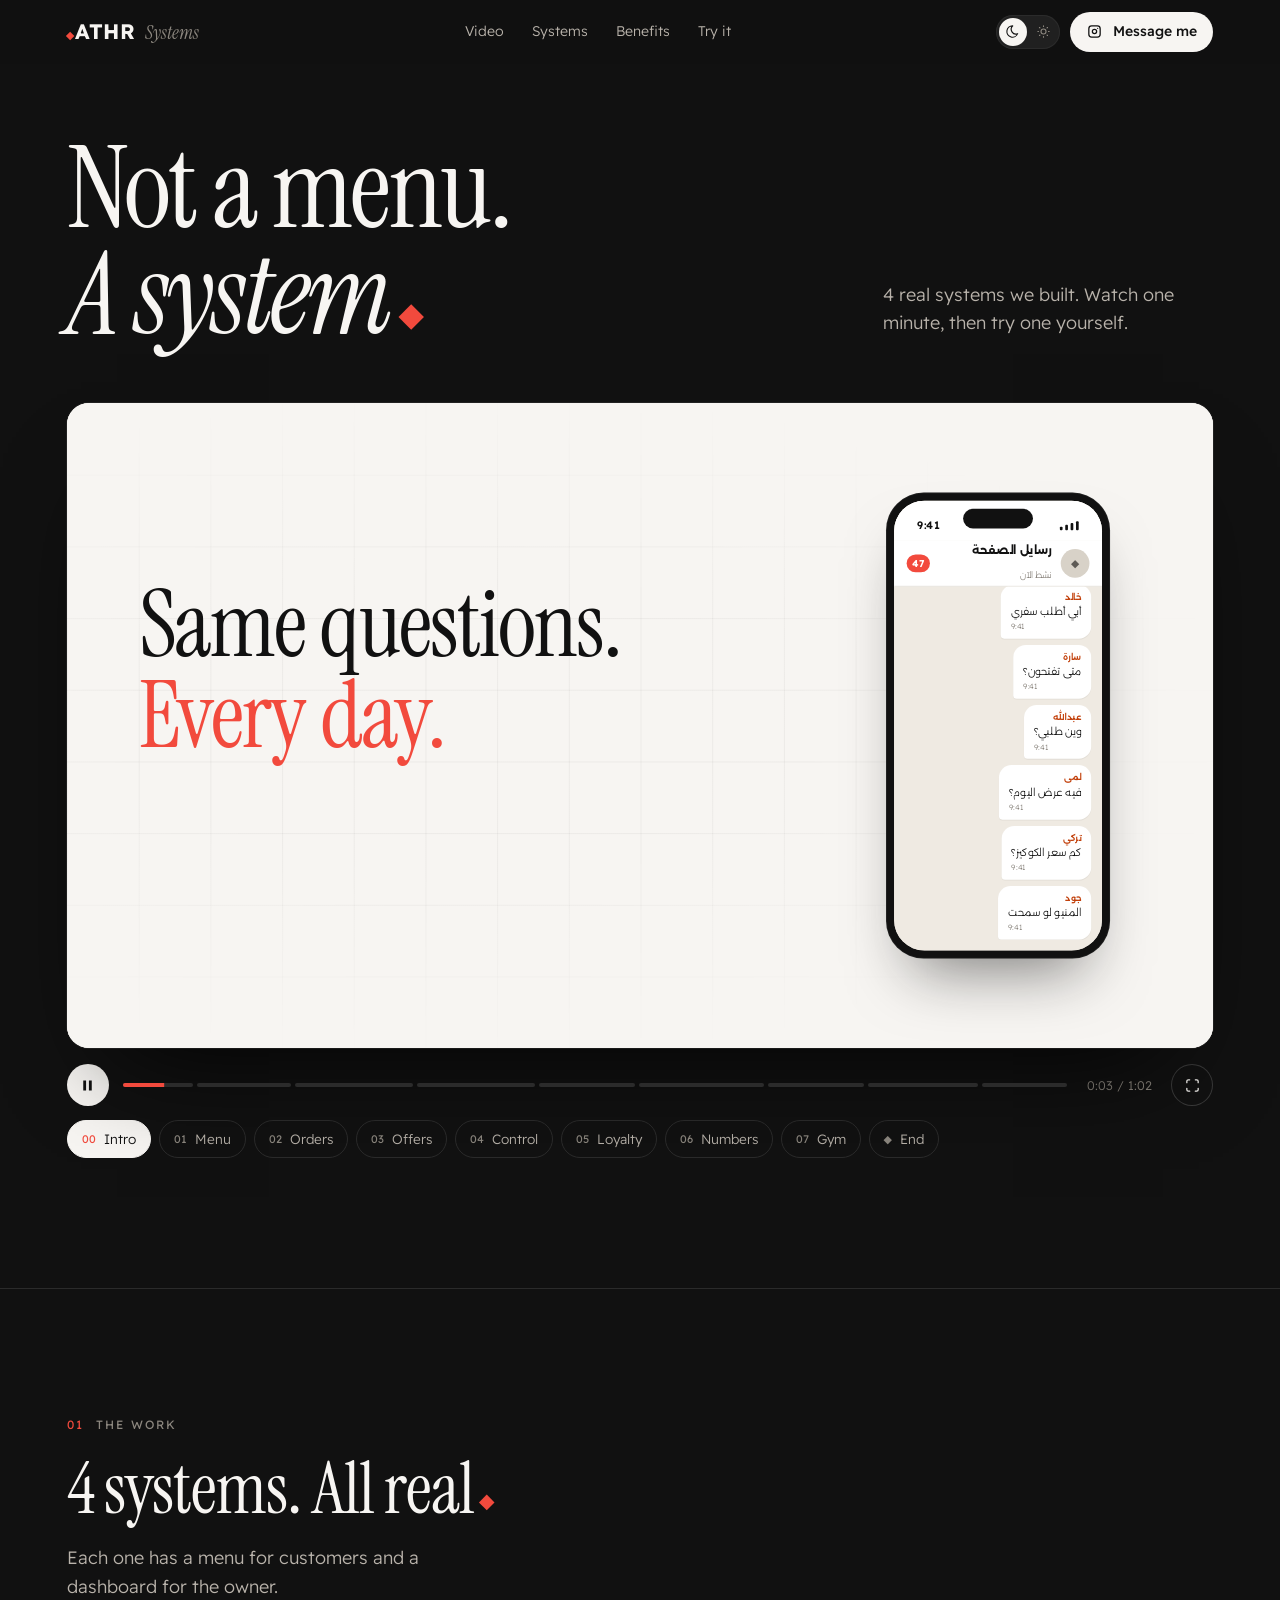
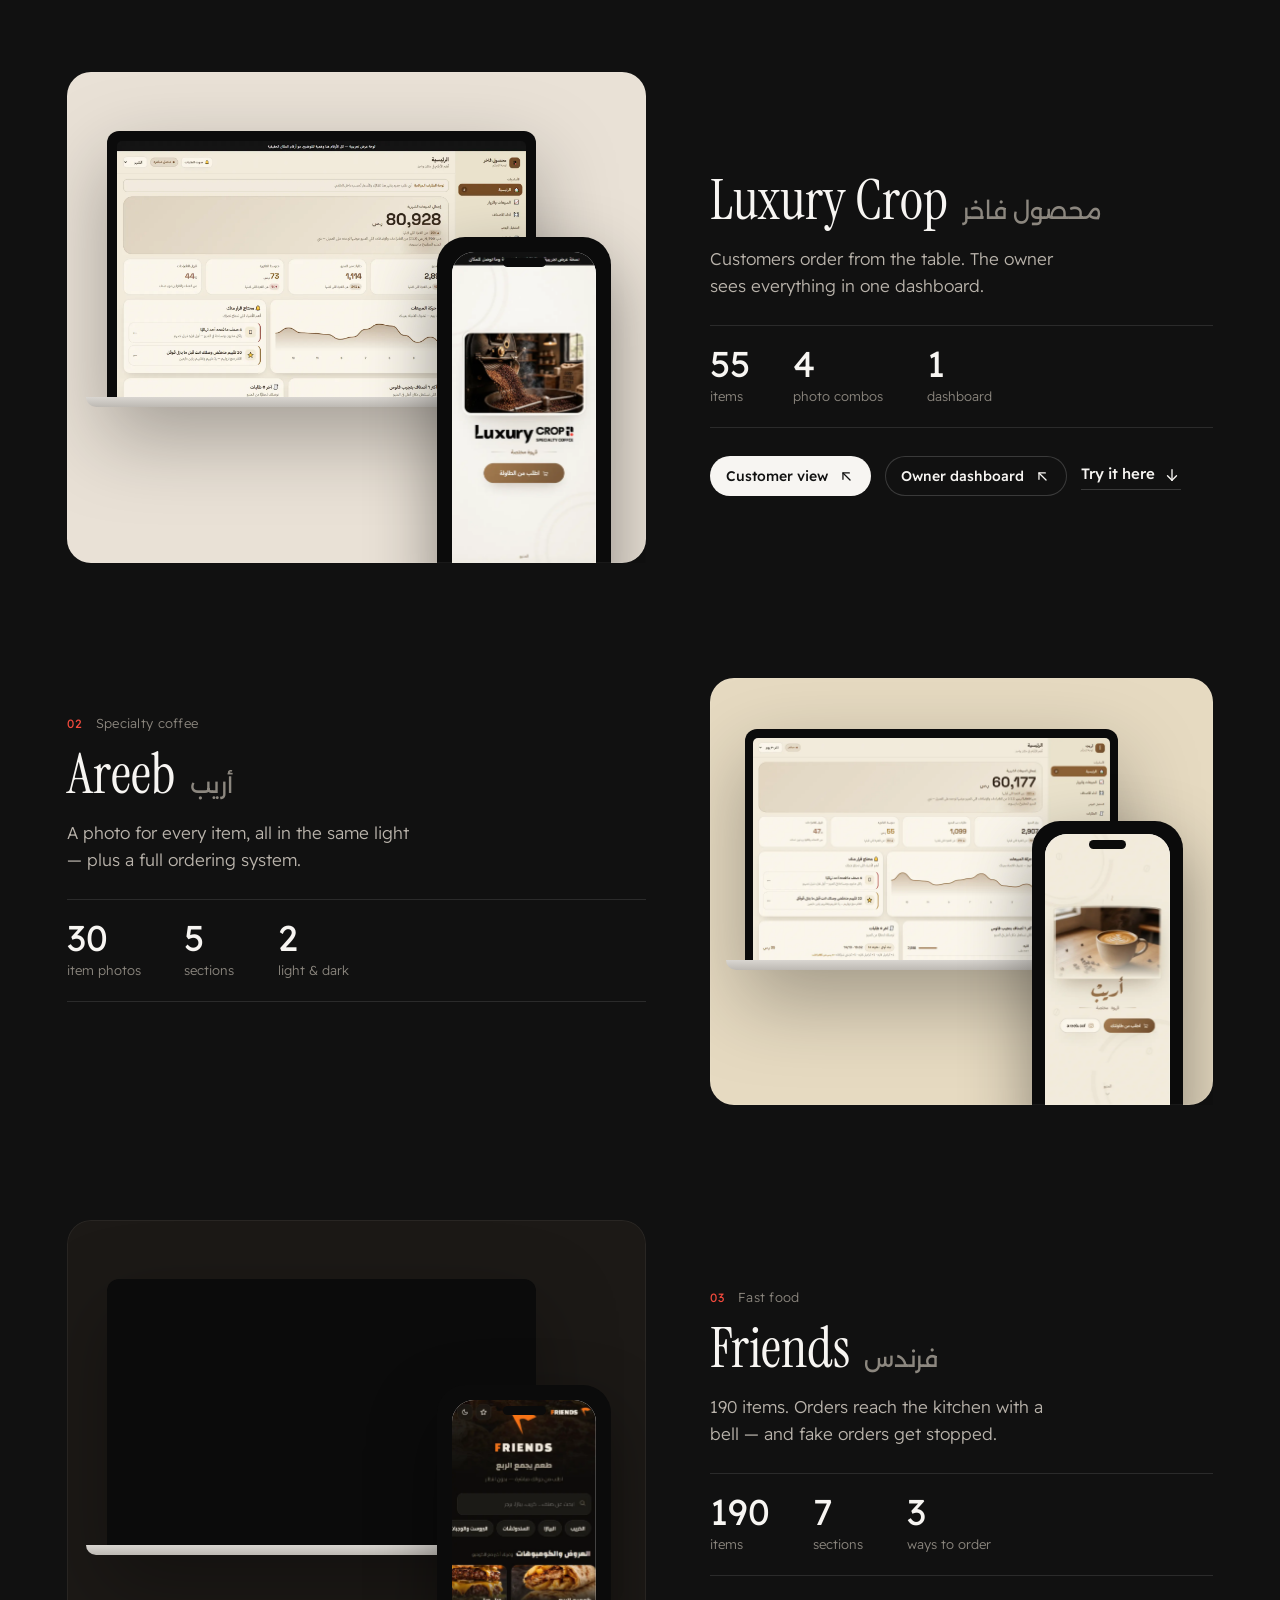
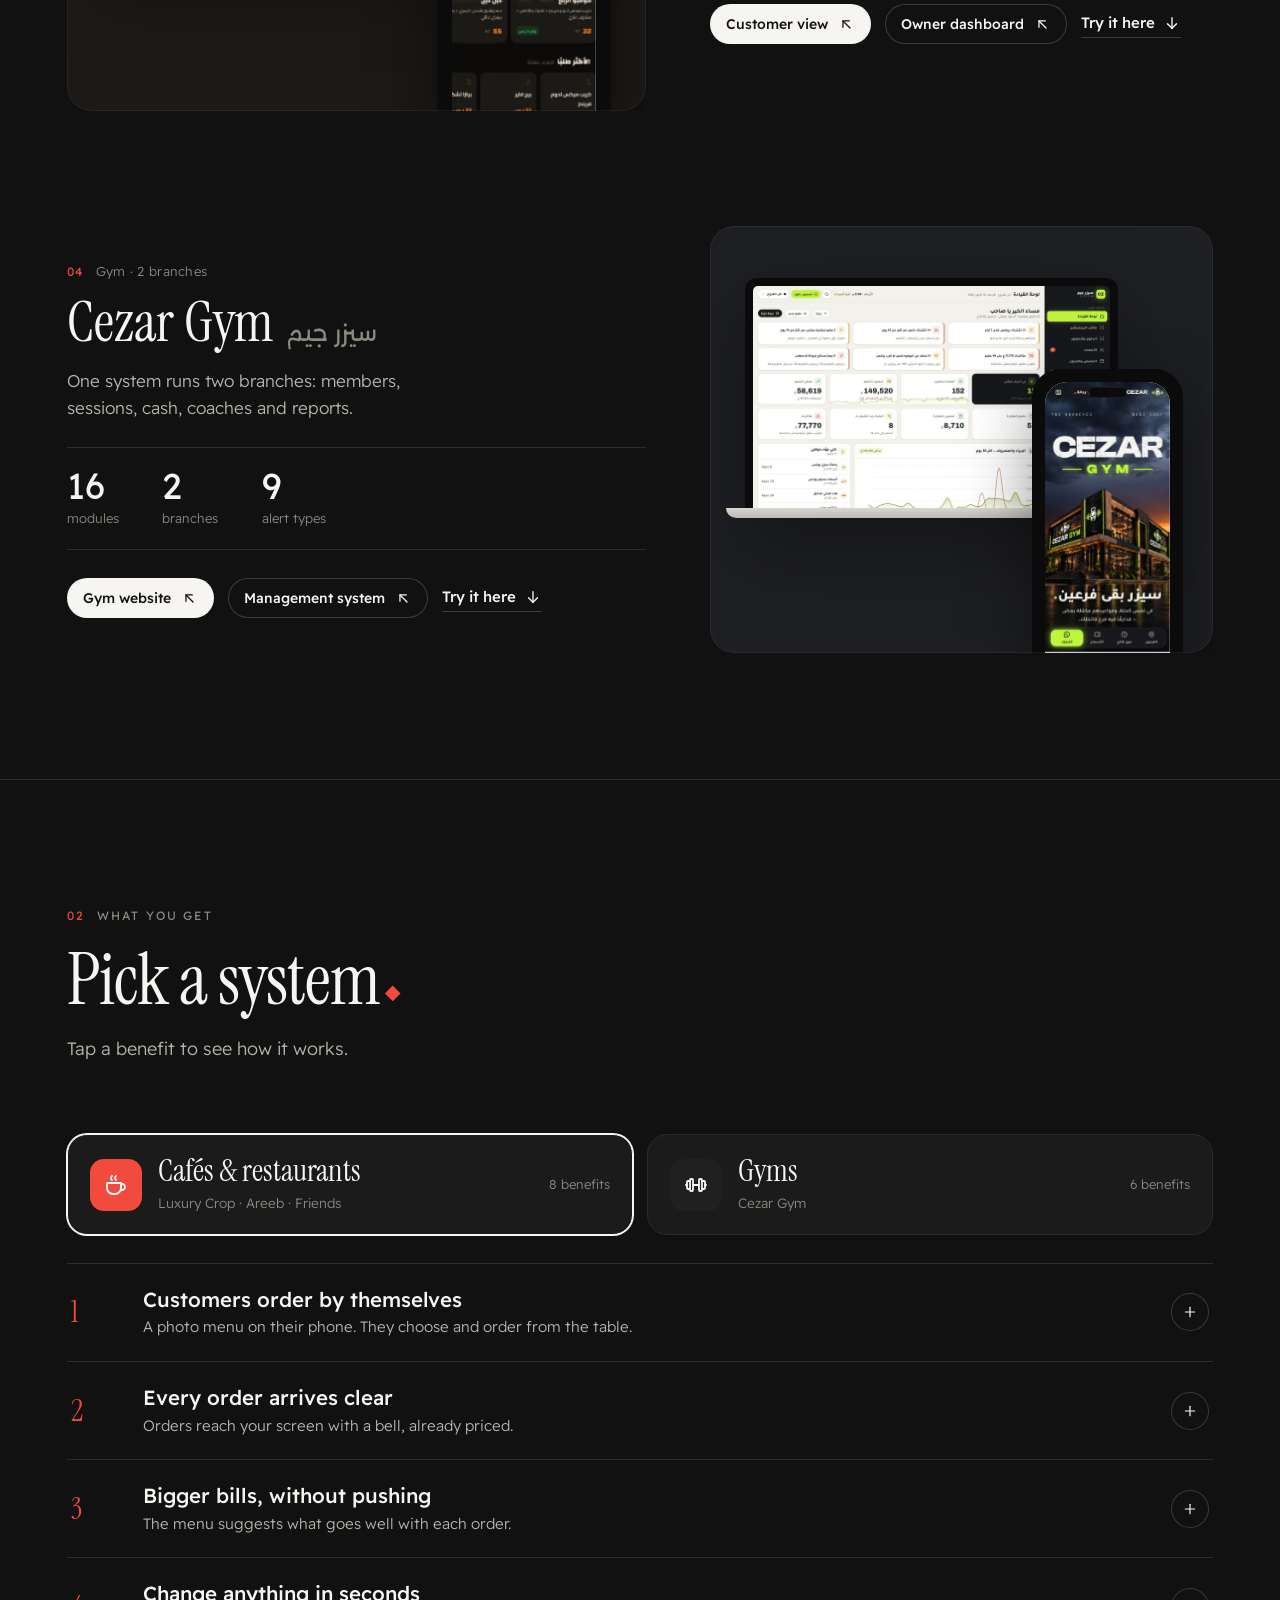
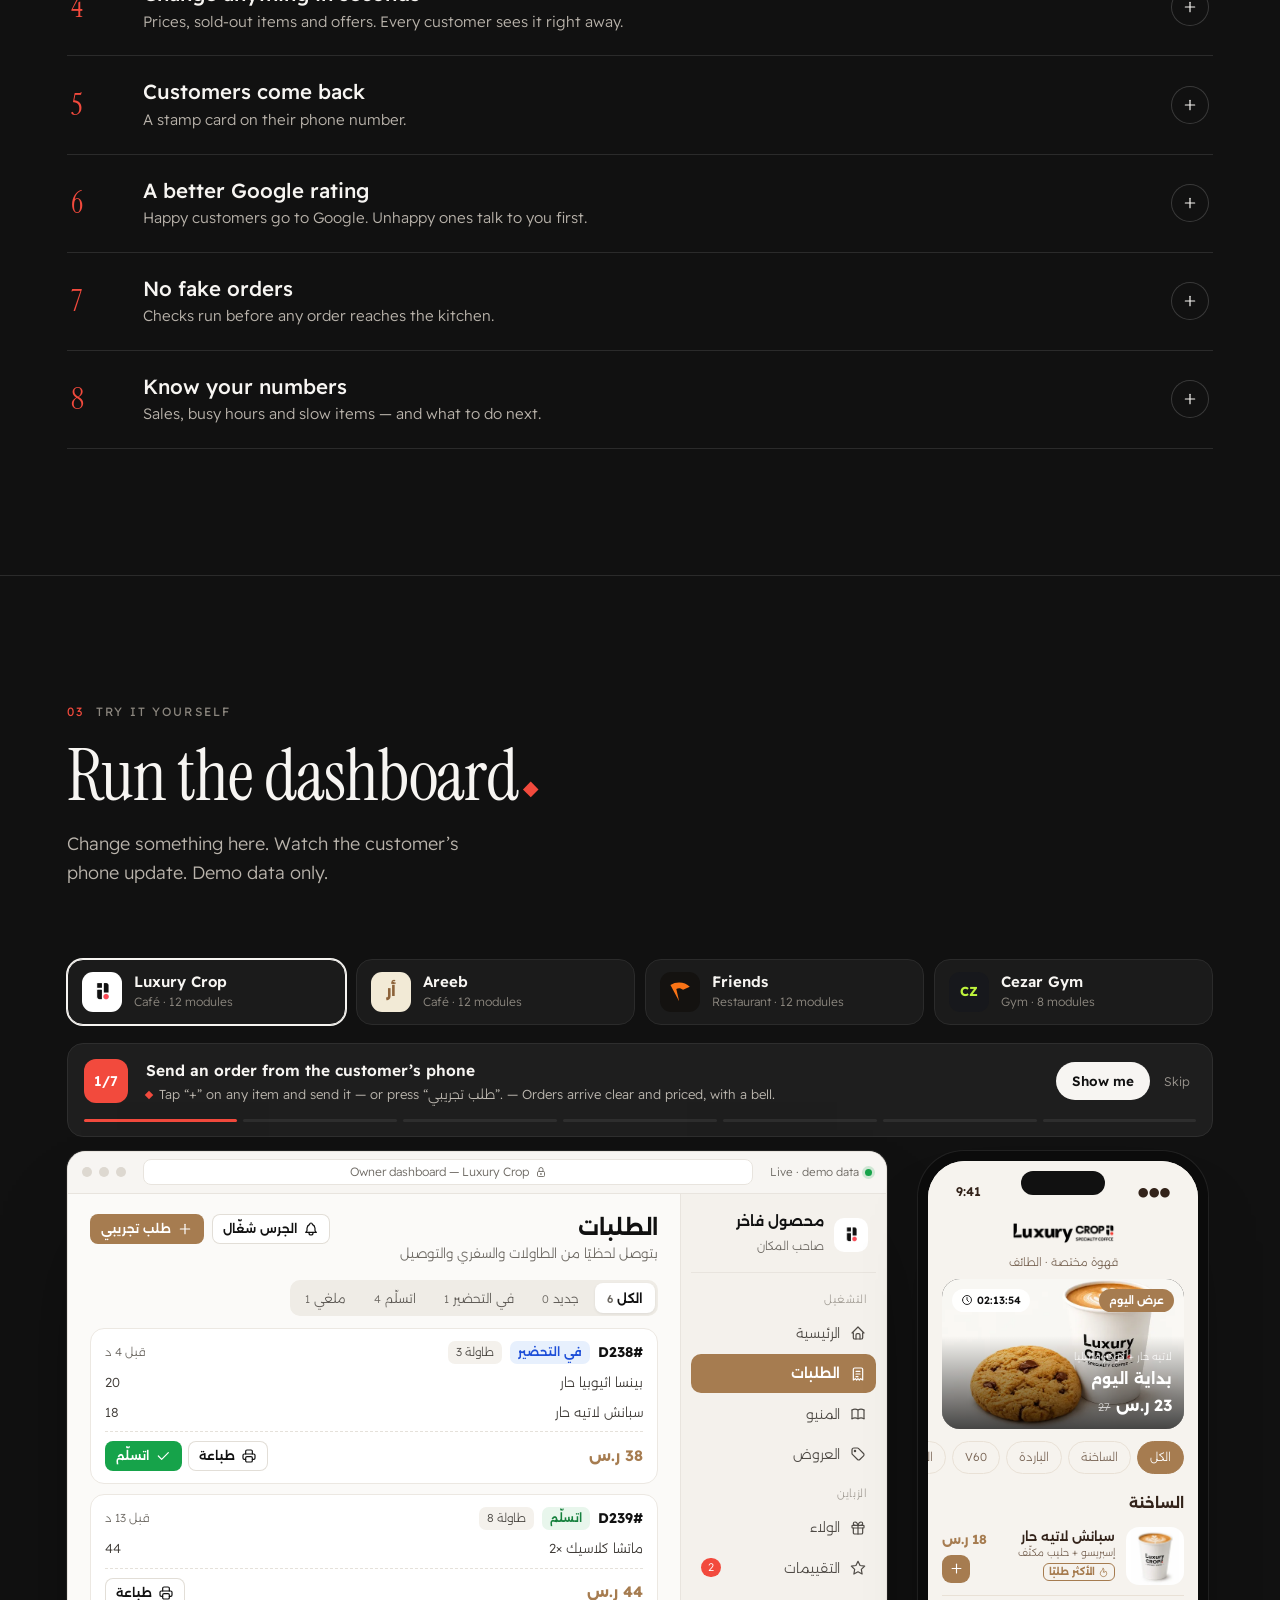
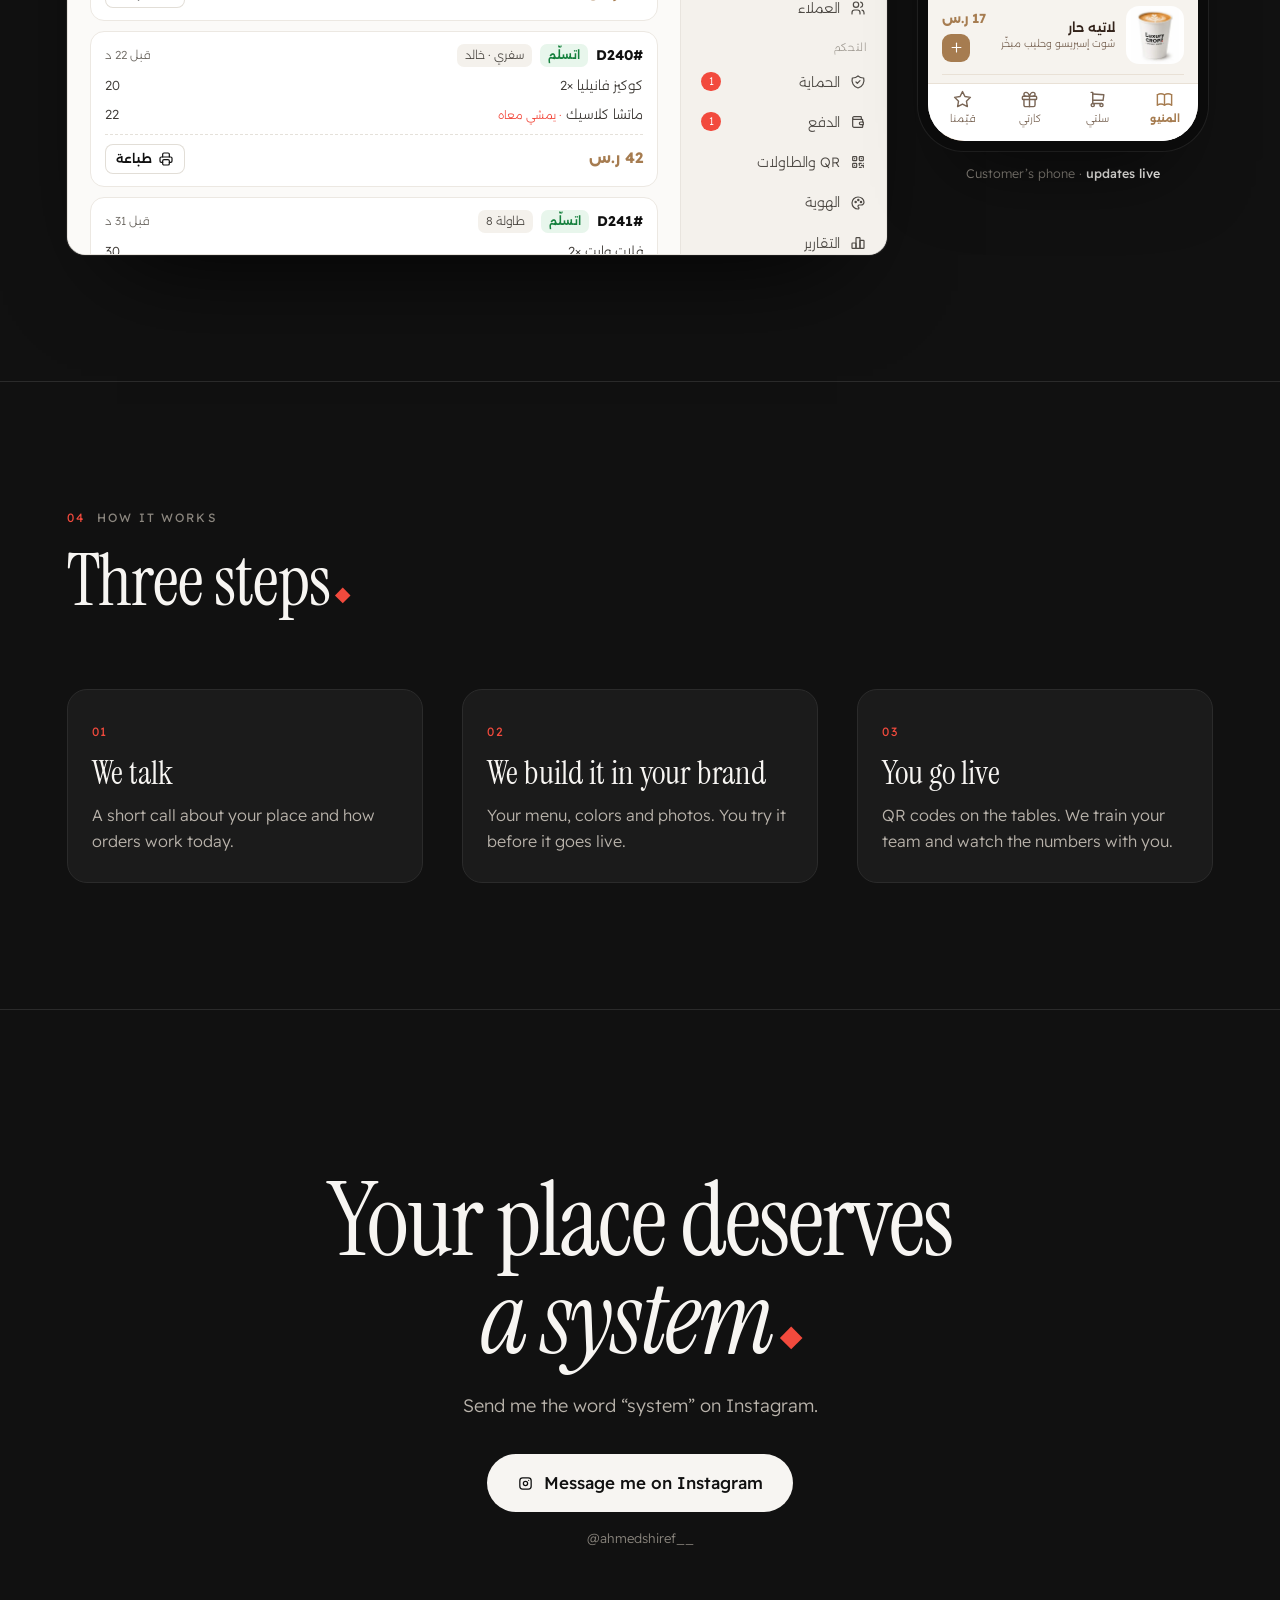
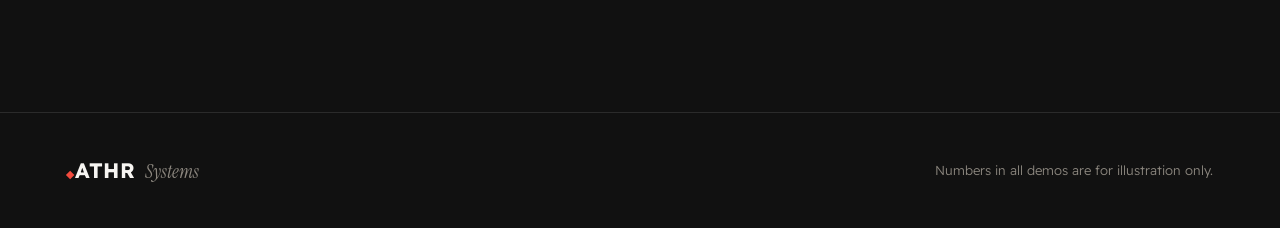
==== commit 7f9d70c0: "Systems: English, dark by default, simpler page Simple English copy and fewer words, dark theme with" ====
--- a/systems/index.html
+++ b/systems/index.html
@@ -1,138 +1,124 @@
 <!doctype html>
-<html lang="ar" dir="rtl">
+<html lang="en" dir="ltr" data-theme="dark">
 <head>
 <meta charset="utf-8">
 <meta name="viewport" content="width=device-width,initial-scale=1,viewport-fit=cover">
 <title>Systems — .ATHR</title>
-<meta name="description" content="مش منيو… ده سيستم. 4 أنظمة حقيقية اتبنت لأماكن حقيقية: منيو بيطلب، ولوحة بتدير المكان. اتفرّج وجرّب بإيدك.">
-<meta name="theme-color" content="#F7F5F2">
+<meta name="description" content="Not a menu. A system. 4 real systems we built — watch one minute, then try one yourself.">
+<meta name="theme-color" content="#111111">
 <meta property="og:type" content="website">
-<meta property="og:title" content="مش منيو… ده سيستم. — .ATHR Systems">
-<meta property="og:description" content="4 أنظمة حقيقية: منيو بيطلب ويقترح، ولوحة بتدير الطلبات والعروض والأرقام. جرّبها بإيدك.">
+<meta property="og:title" content="Not a menu. A system. — .ATHR Systems">
+<meta property="og:description" content="4 real systems: a menu that takes orders, and a dashboard that runs the place. Try it yourself.">
 <meta property="og:image" content="https://a7madshiref001-ctrl.github.io/athr/systems/assets/og.jpg">
 <meta name="twitter:card" content="summary_large_image">
 <link rel="icon" href="../assets/favicon.svg" type="image/svg+xml">
-<link rel="preload" href="../assets/fonts/alexandria-arabic.woff2" as="font" type="font/woff2" crossorigin>
-<link rel="stylesheet" href="assets/systems.css?v=1">
-<link rel="stylesheet" href="assets/film.css?v=1">
-<link rel="stylesheet" href="assets/lab.css?v=1">
+<script>/* الوضع المحفوظ قبل ما الصفحة ترسم — الافتراضي غامق */
+try { var t = localStorage.getItem("athr-sys-theme"); if (t === "light" || t === "dark") document.documentElement.setAttribute("data-theme", t); } catch (e) { }</script>
+<link rel="preload" href="../assets/fonts/readex-latin.woff2" as="font" type="font/woff2" crossorigin>
+<link rel="preload" href="../assets/fonts/instrument-serif.woff2" as="font" type="font/woff2" crossorigin>
+<link rel="stylesheet" href="assets/systems.css?v=2">
+<link rel="stylesheet" href="assets/film.css?v=2">
+<link rel="stylesheet" href="assets/lab.css?v=2">
 </head>
 <body>
-<a class="skip" href="#main">انزل للمحتوى</a>
+<a class="skip" href="#main">Skip to content</a>
 
 <header class="nav" id="nav">
   <div class="wrap">
-    <a class="logo" href="../" aria-label=".ATHR — الرئيسية"><span class="logo__w"><i></i>ATHR</span><span class="logo__s">Systems</span></a>
-    <nav class="nav__links" aria-label="أقسام الصفحة">
-      <a href="#film">الفيديو</a>
-      <a href="#work">الأنظمة</a>
-      <a href="#lab">جرّب اللوحة</a>
-      <a href="#caps">كل الإمكانيات</a>
-      <a href="#how">إزاي بنبنيه</a>
+    <a class="logo" href="../" aria-label=".ATHR home"><span class="logo__w"><i></i>ATHR</span><span class="logo__s">Systems</span></a>
+    <nav class="nav__links" aria-label="Sections">
+      <a href="#top">Video</a>
+      <a href="#work">Systems</a>
+      <a href="#benefits">Benefits</a>
+      <a href="#lab">Try it</a>
     </nav>
-    <a class="btn btn--sm" data-ig href="#" target="_blank" rel="noopener"><span data-ic="insta"></span>كلّمني</a>
+    <div class="nav__r">
+      <button class="theme" id="theme" type="button" aria-label="Switch to light mode"><span class="theme__k"></span><span data-ic="moon"></span><span data-ic="sun"></span></button>
+      <a class="btn btn--sm nav__ig" data-ig href="#" target="_blank" rel="noopener" aria-label="Message me on Instagram"><span data-ic="insta"></span><span class="t">Message me</span></a>
+    </div>
   </div>
 </header>
 
 <main id="main">
 
-  <!-- ============ HERO + الفيديو ============ -->
+  <!-- ============ HERO + VIDEO ============ -->
   <section class="hero" id="top">
     <div class="wrap">
-      <p class="hello" id="hello" hidden><span class="dm"></span><span>أهلاً <b id="helloName"></b> — دي الصفحة اللي كلّمتك عنها.</span></p>
+      <p class="hello" id="hello" hidden><span class="dm"></span><span>Hi <b id="helloName" dir="auto"></b> — this is the page I mentioned.</span></p>
       <div class="hero__top">
-        <div>
-          <h1>مش منيو…<span class="l2">ده سيستم<span class="pdot"></span></span></h1>
-          <p class="hero__en en">Not a menu. A system.</p>
-        </div>
-        <div class="hero__side">
-          <p class="lede">4 أنظمة شغّالة اتبنت لأماكن حقيقية. اتفرّج على الدقيقة دي، وبعدين جرّب لوحة صاحب المكان بإيدك.</p>
-          <p class="hero__meta"><span><span class="dm"></span>منيو بيطلب ويقترح</span><span><span class="dm"></span>لوحة بتدير المكان</span><span><span class="dm"></span>بهوية مكانك</span></p>
-        </div>
+        <h1 class="rv">Not a menu.<br><em>A system</em><span class="pdot"></span></h1>
+        <p class="lede rv">4 real systems we built. Watch one minute, then try one yourself.</p>
       </div>
 
-      <div class="player" id="film" aria-label="فيديو بيشرح الأنظمة في دقيقة">
-        <div class="player__frame" id="filmFrame" tabindex="0" aria-label="الفيديو — اضغط مسافة للتشغيل أو الإيقاف">
+      <div class="player rv" id="film" aria-label="One-minute video about the systems">
+        <div class="player__frame" id="filmFrame" tabindex="0" aria-label="Video — press space to play or pause">
           <div class="stage" id="stage" aria-hidden="true"></div>
-          <button class="player__big" id="filmBig" type="button" aria-label="شغّل الفيديو"><span data-ic="play"></span></button>
-          <button class="pfs-x" id="filmPfsX" type="button" aria-label="اخرج من ملء الشاشة"><span data-ic="x"></span></button>
+          <button class="player__big" id="filmBig" type="button" aria-label="Play"><span data-ic="play"></span></button>
+          <button class="pfs-x" id="filmPfsX" type="button" aria-label="Exit full screen"><span data-ic="x"></span></button>
           <div class="player__end" id="filmEnd" hidden>
-            <p>دي 4 أنظمة حقيقية. جرّبها بإيدك<span class="pdot"></span></p>
-            <div><a class="btn" href="#lab">جرّب اللوحة<span data-ic="down"></span></a><button class="btn btn--ghost" type="button" id="filmReplay"><span data-ic="replay"></span>من الأول</button></div>
+            <p>Now try it yourself<span class="pdot"></span></p>
+            <div><a class="btn" href="#lab">Try the dashboard<span data-ic="down"></span></a><button class="btn btn--ghost" type="button" id="filmReplay"><span data-ic="replay"></span>Replay</button></div>
           </div>
         </div>
         <div class="player__cap" id="filmCap" aria-live="polite"><div class="pcap__in"></div></div>
         <div class="player__bar">
-          <button class="pb-btn" id="filmPlay" type="button" aria-label="شغّل"><span data-ic="play"></span></button>
-          <div class="pb-track" id="filmTrack" role="slider" aria-label="مكان الفيديو" aria-valuemin="0" aria-valuemax="100" aria-valuenow="0" tabindex="0"></div>
+          <button class="pb-btn" id="filmPlay" type="button" aria-label="Play"><span data-ic="play"></span></button>
+          <div class="pb-track" id="filmTrack" role="slider" aria-label="Video position" aria-valuemin="0" aria-valuemax="100" aria-valuenow="0" tabindex="0"></div>
           <span class="pb-time" id="filmTime">0:00 / 1:02</span>
-          <button class="pb-btn pb-btn--ghost" id="filmFs" type="button" aria-label="ملء الشاشة"><span data-ic="max"></span></button>
+          <button class="pb-btn pb-btn--ghost" id="filmFs" type="button" aria-label="Full screen"><span data-ic="max"></span></button>
         </div>
-        <ol class="chaps" id="filmChaps" aria-label="أجزاء الفيديو"></ol>
+        <ol class="chaps" id="filmChaps" aria-label="Video chapters"></ol>
       </div>
     </div>
   </section>
 
-  <!-- ============ 01 · الأنظمة ============ -->
+  <!-- ============ 01 · SYSTEMS ============ -->
   <section class="sec" id="work" aria-labelledby="work-h">
     <div class="wrap">
       <header class="sec-head">
-        <p class="slabel"><span>The work</span><b>(01)</b></p>
-        <div class="sec-head__row">
-          <h2 class="h2 rv" id="work-h">4 أنظمة… اتبنت فعلًا<span class="pdot"></span></h2>
-          <p class="note rv"><span class="dm"></span>الأرقام اللي جوه اللوحات تجريبية للتوضيح</p>
-        </div>
-        <p class="lede rv">دي مش تصميمات على الورق. كل واحد منهم سيستم شغّال: منيو للزبون على موبايله، ولوحة لصاحب المكان بيدير منها كل حاجة.</p>
+        <p class="slabel rv"><b>01</b>The work</p>
+        <h2 class="h2 rv" id="work-h">4 systems. All real<span class="pdot"></span></h2>
+        <p class="lede rv">Each one has a menu for customers and a dashboard for the owner.</p>
       </header>
       <div class="cases" id="cases"></div>
     </div>
   </section>
 
-  <!-- ============ 02 · جرّب اللوحة ============ -->
+  <!-- ============ 02 · BENEFITS ============ -->
+  <section class="sec" id="benefits" aria-labelledby="ben-h">
+    <div class="wrap">
+      <header class="sec-head">
+        <p class="slabel rv"><b>02</b>What you get</p>
+        <h2 class="h2 rv" id="ben-h">Pick a system<span class="pdot"></span></h2>
+        <p class="lede rv">Tap a benefit to see how it works.</p>
+      </header>
+      <div class="ben" id="ben"></div>
+    </div>
+  </section>
+
+  <!-- ============ 03 · TRY IT ============ -->
   <section class="sec lab" id="lab" aria-labelledby="lab-h">
     <div class="wrap">
       <header class="sec-head">
-        <p class="slabel"><span>Try it yourself</span><b>(02)</b></p>
-        <div class="sec-head__row">
-          <h2 class="h2 rv" id="lab-h">جرّب اللوحة بإيدك<span class="pdot"></span></h2>
-          <p class="note rv"><span class="dm"></span>بيانات تجريبية — جرّب براحتك، مفيش حاجة بتتبعت لحد</p>
-        </div>
-        <p class="lede rv">دي لوحة صاحب المكان. غيّر سعر، اقفل صنف، اعمل عرض، استقبل طلب — وشوف التغيير بيوصل لموبايل الزبون في نفس اللحظة.</p>
+        <p class="slabel rv"><b>03</b>Try it yourself</p>
+        <h2 class="h2 rv" id="lab-h">Run the dashboard<span class="pdot"></span></h2>
+        <p class="lede rv">Change something here. Watch the customer’s phone update. Demo data only.</p>
       </header>
       <div class="labx" id="labx"></div>
     </div>
   </section>
 
-  <!-- ============ 03 · كل الإمكانيات ============ -->
-  <section class="sec" id="caps" aria-labelledby="caps-h">
-    <div class="wrap">
-      <header class="sec-head">
-        <p class="slabel"><span>Everything it can do</span><b>(03)</b></p>
-        <div class="sec-head__row">
-          <h2 class="h2 rv" id="caps-h">كل اللي السيستم بيعمله<span class="pdot"></span></h2>
-          <p class="capcount rv"><span class="num" id="capCount">0</span></p>
-        </div>
-        <p class="lede rv">متقسّمة على الأسئلة اللي أي صاحب مكان بيسألها. وكل إمكانية مكتوب جنبها الأنظمة اللي فيها فعلًا.</p>
-      </header>
-      <div class="capf" id="capf" role="tablist" aria-label="فلتر الإمكانيات"></div>
-      <div id="caplist"></div>
-    </div>
-  </section>
-
-  <!-- ============ 04 · إزاي بنبنيه ============ -->
+  <!-- ============ 04 · HOW ============ -->
   <section class="sec" id="how" aria-labelledby="how-h">
     <div class="wrap">
       <header class="sec-head">
-        <p class="slabel"><span>How we build it</span><b>(04)</b></p>
-        <h2 class="h2 rv" id="how-h">إزاي بنبني سيستم مكانك<span class="pdot"></span></h2>
-        <p class="lede rv">نفس الخطوات اللي اتبنت بيها الأنظمة اللي فوق.</p>
+        <p class="slabel rv"><b>04</b>How it works</p>
+        <h2 class="h2 rv" id="how-h">Three steps<span class="pdot"></span></h2>
       </header>
       <ol class="steps">
-        <li class="step rv"><b>01</b><h4>نفهم مكانك</h4><p>مكالمة نعرف فيها بتبيع إيه، وزباينك مين، والطلب بيمشي إزاي النهارده.</p></li>
-        <li class="step rv"><b>02</b><h4>نجمع المنيو</h4><p>الأصناف والأسعار والأقسام من المنيو اللي عندك — ولو مفيش صور، نعمل صور بنفس الإضاءة لكل الأصناف.</p></li>
-        <li class="step rv"><b>03</b><h4>نلبّسه هويتك</h4><p>ألوانك وخطك ولوجوك. السيستم يبان إنه معمول لمكانك، مش قالب جاهز.</p></li>
-        <li class="step rv"><b>04</b><h4>تجرّبه قبل ما يشتغل</h4><p>نسخة تجريبية تلعب فيها إنت والكاشير، ونعدّل لحد ما يمشي زي ما إنت عايز.</p></li>
-        <li class="step rv"><b>05</b><h4>يشتغل ونتابع</h4><p>QR على الطاولات، ونعلّم الفريق اللوحة، ونفضل معاك نشوف الأرقام.</p></li>
+        <li class="step rv"><b>01</b><h3>We talk</h3><p>A short call about your place and how orders work today.</p></li>
+        <li class="step rv"><b>02</b><h3>We build it in your brand</h3><p>Your menu, colors and photos. You try it before it goes live.</p></li>
+        <li class="step rv"><b>03</b><h3>You go live</h3><p>QR codes on the tables. We train your team and watch the numbers with you.</p></li>
       </ol>
     </div>
   </section>
@@ -140,9 +126,9 @@
   <!-- ============ CTA ============ -->
   <section class="cta" id="talk" aria-labelledby="talk-h">
     <div class="wrap">
-      <h2 id="talk-h" class="rv">مكانك يستاهل سيستم،<br>مش منيو<span class="pdot"></span></h2>
-      <p class="rv">ابعتلي كلمة «سيستم» على انستجرام، وهنكمّل من هناك.</p>
-      <a class="btn btn--lg rv" data-ig href="#" target="_blank" rel="noopener"><span data-ic="insta"></span>ابعتلي على انستجرام</a>
+      <h2 id="talk-h" class="rv">Your place deserves<br><em>a system</em><span class="pdot"></span></h2>
+      <p class="rv">Send me the word “system” on Instagram.</p>
+      <a class="btn btn--lg rv" data-ig href="#" target="_blank" rel="noopener"><span data-ic="insta"></span>Message me on Instagram</a>
       <small class="rv" id="igHandle"></small>
     </div>
   </section>
@@ -151,16 +137,16 @@
 <footer class="foot">
   <div class="wrap">
     <a class="logo" href="../"><span class="logo__w"><i></i>ATHR</span><span class="logo__s">Systems</span></a>
-    <p>الأرقام في كل اللوحات تجريبية للتوضيح. الأصناف والأسعار والصور من الأنظمة الحقيقية.</p>
+    <p>Numbers in all demos are for illustration only.</p>
   </div>
 </footer>
 
 <script src="../assets/vendor/gsap.min.js"></script>
-<script src="assets/icons.js?v=1"></script>
-<script src="assets/data.js?v=1"></script>
-<script src="assets/film.js?v=1"></script>
-<script src="assets/qr-data.js?v=1"></script>
-<script src="assets/lab.js?v=1"></script>
-<script src="assets/page.js?v=1"></script>
+<script src="assets/icons.js?v=2"></script>
+<script src="assets/data.js?v=2"></script>
+<script src="assets/film.js?v=2"></script>
+<script src="assets/qr-data.js?v=2"></script>
+<script src="assets/lab.js?v=2"></script>
+<script src="assets/page.js?v=2"></script>
 </body>
 </html>
--- a/systems/assets/systems.css
+++ b/systems/assets/systems.css
@@ -1,7 +1,7 @@
 /* ==========================================================================
-   .ATHR — Systems · صفحة الأنظمة
-   هوية أثر: Warm White + Charcoal + Vermilion للتوجيه بس
-   الخطوط: Alexandria (عربي) · Instrument Serif (لمسات إنجليزي) · Readex Pro (أرقام وواجهة)
+   .ATHR — Systems
+   غامق افتراضي + مفتاح فاتح/غامق · إنجليزي بسيط · حركة هادية
+   الألوان من هوية أثر (§5.1 + §5.4) · الخطوط: Instrument Serif · Readex Pro · Alexandria للعربي
    ========================================================================== */
 @font-face{font-family:"Instrument Serif";src:url(../../assets/fonts/instrument-serif.woff2) format("woff2");font-weight:400;font-style:normal;font-display:swap;unicode-range:U+0000-00FF,U+2000-206F}
 @font-face{font-family:"Instrument Serif";src:url(../../assets/fonts/instrument-serif-italic.woff2) format("woff2");font-weight:400;font-style:italic;font-display:swap;unicode-range:U+0000-00FF,U+2000-206F}
@@ -10,21 +10,37 @@
 @font-face{font-family:"Alexandria";src:url(../../assets/fonts/alexandria-latin.woff2) format("woff2");font-weight:100 900;font-display:swap;unicode-range:U+0000-00FF}
 
 :root{
-  --black:#111111; --white:#F7F5F2; --red:#F24A3D;
-  --ink:#111111; --ink2:#4B4B4B; --cap:#767676; --soft:#EDE8E1; --rule:#E5E2DD; --dis:#A3A3A3;
-  --ok:#16A34A; --ok-bg:#E8F6EC; --warn:#D97706; --warn-bg:#FDF3E1; --err:#DC2626; --err-bg:#FCEBEA;
+  --red:#F24A3D;
   --serif:"Instrument Serif",Georgia,serif;
   --ui:"Readex Pro","Alexandria",system-ui,sans-serif;
   --ar:"Alexandria","Readex Pro",system-ui,sans-serif;
   --gut:clamp(16px,5.2vw,96px);
-  --max:1240px;
+  --max:1200px;
   --ease:cubic-bezier(.16,1,.3,1);
-  --sec:clamp(88px,13vh,160px);
+  --sec:clamp(96px,14vh,168px);
+  /* اللوحة جوه «جرّب» بتستخدم دول */
+  --black:#111111; --white:#F7F5F2;
+}
+html[data-theme="dark"]{
+  --bg:#111111; --bg2:#151515; --card:#1B1B1B; --card2:#202020; --line:#2B2B2B; --line2:#3A3A3A;
+  --ink:#F7F5F2; --ink2:#B9B3AB; --cap:#8C877F; --btn:#F7F5F2; --btn-ink:#111111;
+  --coach:#1E1E1E; --coach-line:#2E2E2E; --frame-ring:rgba(255,255,255,.07);
+  --shadow:0 50px 100px -50px rgba(0,0,0,.95);
+  --rule:var(--line); --soft:var(--card2);
+  color-scheme:dark;
+}
+html[data-theme="light"]{
+  --bg:#F7F5F2; --bg2:#EFEBE5; --card:#FFFFFF; --card2:#F2EEE8; --line:#E5E2DD; --line2:#D6D1CA;
+  --ink:#111111; --ink2:#4B4B4B; --cap:#767676; --btn:#111111; --btn-ink:#F7F5F2;
+  --coach:#111111; --coach-line:#111111; --frame-ring:rgba(17,17,17,.08);
+  --shadow:0 40px 90px -50px rgba(17,17,17,.45);
+  --rule:var(--line); --soft:var(--card2);
+  color-scheme:light;
 }
 
 *,*::before,*::after{box-sizing:border-box}
-html{background:var(--white);-webkit-text-size-adjust:100%;text-size-adjust:100%;scroll-behavior:smooth;scroll-padding-top:72px}
-body{margin:0;background:var(--white);color:var(--ink);font-family:var(--ar);font-size:16px;font-weight:300;line-height:1.75;-webkit-font-smoothing:antialiased;text-rendering:optimizeLegibility;overflow-x:clip}
+html{background:var(--bg);-webkit-text-size-adjust:100%;text-size-adjust:100%;scroll-behavior:smooth;scroll-padding-top:72px}
+body{margin:0;background:var(--bg);color:var(--ink);font-family:var(--ui);font-size:17px;font-weight:300;line-height:1.65;-webkit-font-smoothing:antialiased;text-rendering:optimizeLegibility;overflow-x:clip;transition:background-color .5s var(--ease),color .5s var(--ease)}
 h1,h2,h3,h4,p,ul,ol,figure{margin:0}
 ul,ol{padding:0;list-style:none}
 img{display:block;max-width:100%;height:auto}
@@ -35,163 +51,153 @@
 :focus-visible{outline:2px solid var(--red);outline-offset:3px;border-radius:6px}
 [hidden]{display:none!important}
 .ic{width:18px;height:18px;flex:none;display:inline-block;vertical-align:middle}
-.num,.en{font-family:var(--ui);font-feature-settings:"tnum" 1}
-.en{direction:ltr;unicode-bidi:isolate}
+.num{font-family:var(--ui);font-feature-settings:"tnum" 1}
+.ar{font-family:var(--ar);direction:rtl;unicode-bidi:isolate}
 .wrap{width:100%;max-width:calc(var(--max) + var(--gut)*2);margin-inline:auto;padding-inline:var(--gut)}
-.sr{position:absolute;width:1px;height:1px;overflow:hidden;clip:rect(0 0 0 0);white-space:nowrap}
-.skip{position:absolute;right:16px;top:-80px;z-index:900;background:var(--black);color:var(--white);padding:10px 16px;border-radius:999px}
+.skip{position:absolute;left:16px;top:-80px;z-index:900;background:var(--btn);color:var(--btn-ink);padding:10px 16px;border-radius:999px}
 .skip:focus{top:12px}
-.pdot{display:inline-block;width:.16em;height:.16em;margin-inline-start:.08em;background:var(--red);transform:rotate(45deg);vertical-align:.04em}
+.pdot{display:inline-block;width:.16em;height:.16em;margin-left:.1em;background:var(--red);transform:rotate(45deg);vertical-align:.06em}
 .dm{display:inline-block;width:7px;height:7px;background:var(--red);transform:rotate(45deg);flex:none}
 
-/* ---------- labels / headings ---------- */
-.slabel{display:flex;align-items:center;gap:10px;font-family:var(--ui);font-size:11.5px;font-weight:400;letter-spacing:.18em;text-transform:uppercase;color:var(--cap);direction:ltr;justify-content:flex-end}
+/* ---------- عناوين ---------- */
+.slabel{display:flex;align-items:center;gap:12px;font-size:12px;font-weight:400;letter-spacing:.18em;text-transform:uppercase;color:var(--cap)}
 .slabel b{font-weight:400;color:var(--red)}
-.h2{font-family:var(--ar);font-weight:700;font-size:clamp(32px,4.6vw,64px);line-height:1.18;letter-spacing:-.01em}
-.h2 .en-i{font-family:var(--serif);font-style:italic;font-weight:400;letter-spacing:0}
-.lede{font-size:clamp(16px,1.35vw,18.5px);line-height:1.85;color:var(--ink2);max-width:44ch}
+.h2{font-family:var(--serif);font-weight:400;font-size:clamp(44px,5.6vw,84px);line-height:1;letter-spacing:-.015em}
+.lede{font-size:clamp(17px,1.4vw,20px);line-height:1.6;color:var(--ink2);max-width:36ch}
 .sec-head{display:grid;gap:18px;margin-bottom:clamp(40px,6vw,72px)}
-.sec-head__row{display:flex;justify-content:space-between;align-items:flex-end;gap:24px;flex-wrap:wrap}
-.note{display:inline-flex;align-items:center;gap:8px;font-size:13px;color:var(--cap);border:1px solid var(--rule);border-radius:999px;padding:6px 14px 6px 12px;background:#fff}
-.note .dm{width:6px;height:6px}
-
-/* ---------- buttons ---------- */
-.btn{display:inline-flex;align-items:center;justify-content:center;gap:10px;min-height:48px;padding:0 22px;border-radius:999px;background:var(--black);color:var(--white);font-family:var(--ar);font-size:15px;font-weight:500;white-space:nowrap;transition:background .25s,transform .25s var(--ease),color .25s}
-.btn:hover{background:var(--red)}
+
+/* ---------- أزرار ---------- */
+.btn{display:inline-flex;align-items:center;justify-content:center;gap:10px;min-height:48px;padding:0 22px;border-radius:999px;background:var(--btn);color:var(--btn-ink);font-size:15px;font-weight:500;white-space:nowrap;transition:background .25s,color .25s,transform .25s var(--ease)}
+.btn:hover{background:var(--red);color:#fff}
 .btn:active{transform:scale(.97)}
 .btn .ic{width:17px;height:17px}
-.btn--ghost{background:transparent;color:var(--ink);box-shadow:inset 0 0 0 1px var(--ink)}
-.btn--ghost:hover{background:var(--ink);color:var(--white)}
+.btn--ghost{background:transparent;color:var(--ink);box-shadow:inset 0 0 0 1px var(--line2)}
+.btn--ghost:hover{background:var(--ink);color:var(--bg);box-shadow:none}
 .btn--sm{min-height:40px;padding:0 16px;font-size:14px}
 .btn--lg{min-height:58px;padding:0 30px;font-size:17px}
-.tlink{display:inline-flex;align-items:center;gap:8px;font-size:15px;font-weight:500;border-bottom:1px solid currentColor;padding-bottom:2px;transition:color .2s}
-.tlink:hover{color:var(--red)}
+.tlink{display:inline-flex;align-items:center;gap:8px;font-size:15px;font-weight:500;color:var(--ink);border-bottom:1px solid var(--line2);padding-bottom:2px;transition:color .2s,border-color .2s}
+.tlink:hover{color:var(--red);border-color:var(--red)}
 
 /* ---------- nav ---------- */
-.nav{position:fixed;inset-inline:0;top:0;z-index:500;height:64px;display:flex;align-items:center;background:rgba(247,245,242,.86);-webkit-backdrop-filter:saturate(1.4) blur(14px);backdrop-filter:saturate(1.4) blur(14px);border-bottom:1px solid transparent;transition:border-color .3s}
-.nav.is-scrolled{border-color:var(--rule)}
+.nav{position:fixed;inset-inline:0;top:0;z-index:500;height:64px;display:flex;align-items:center;background:color-mix(in srgb,var(--bg) 84%,transparent);-webkit-backdrop-filter:saturate(1.3) blur(14px);backdrop-filter:saturate(1.3) blur(14px);border-bottom:1px solid transparent;transition:border-color .3s,background-color .5s}
+.nav.is-scrolled{border-color:var(--line)}
 .nav .wrap{display:flex;align-items:center;justify-content:space-between;gap:20px}
-.logo{display:inline-flex;align-items:baseline;gap:10px;direction:ltr}
+.logo{display:inline-flex;align-items:baseline;gap:10px}
 .logo__w{font-family:var(--ui);font-weight:700;font-size:21px;letter-spacing:.02em;display:inline-flex;align-items:baseline}
 .logo__w i{display:inline-block;width:.3em;height:.3em;background:var(--red);transform:rotate(45deg);margin-right:.08em;vertical-align:.06em}
 .logo__s{font-family:var(--serif);font-style:italic;font-size:19px;color:var(--cap)}
-.nav__links{display:flex;gap:26px;font-size:14px;color:var(--ink2)}
+.nav__links{display:flex;gap:28px;font-size:14px;color:var(--ink2)}
 .nav__links a{transition:color .2s}
 .nav__links a:hover{color:var(--ink)}
-@media (max-width:980px){.nav__links{display:none}}
+.nav__r{display:flex;align-items:center;gap:10px}
+@media (max-width:900px){.nav__links{display:none}}
+/* مفتاح فاتح/غامق */
+.theme{position:relative;width:64px;height:34px;border-radius:999px;background:var(--card2);box-shadow:inset 0 0 0 1px var(--line);display:flex;align-items:center;justify-content:space-between;padding:0 9px;color:var(--cap);flex:none}
+.theme .ic{width:15px;height:15px;position:relative;z-index:1;transition:color .3s}
+.theme__k{position:absolute;top:3px;left:3px;width:28px;height:28px;border-radius:50%;background:var(--ink);transition:transform .45s var(--ease),background-color .4s}
+html[data-theme="dark"] .theme .ic:first-of-type{color:var(--bg)}
+html[data-theme="light"] .theme__k{transform:translateX(30px)}
+html[data-theme="light"] .theme .ic:last-of-type{color:var(--bg)}
+@media (max-width:480px){.nav__ig .t{display:none}.nav__ig{width:40px;padding:0}}
 
 /* ---------- hero ---------- */
-.hero{padding-top:clamp(92px,12vh,132px);padding-bottom:var(--sec)}
-.hello{display:inline-flex;align-items:center;gap:10px;font-size:15px;color:var(--ink2);margin-bottom:22px;background:#fff;border:1px solid var(--rule);border-radius:999px;padding:8px 16px 8px 14px}
+.hero{padding-top:clamp(108px,15vh,160px);padding-bottom:var(--sec)}
+.hello{display:inline-flex;align-items:center;gap:10px;font-size:15px;color:var(--ink2);margin-bottom:26px;background:var(--card);border:1px solid var(--line);border-radius:999px;padding:8px 16px 8px 14px;animation:fadeup .8s var(--ease) both}
 .hello b{font-weight:600;color:var(--ink)}
-.hero__top{display:grid;grid-template-columns:1.25fr 1fr;gap:40px;align-items:end;margin-bottom:clamp(32px,4.5vw,56px)}
-.hero h1{font-family:var(--ar);font-weight:800;font-size:clamp(46px,6vw,92px);line-height:1.08;letter-spacing:-.02em}
-.hero h1 .l2{display:block}
-.hero__en{font-family:var(--serif);font-style:italic;font-size:clamp(20px,2vw,28px);color:var(--cap);margin-top:14px}
-.hero__side{display:grid;gap:22px;justify-items:start}
-.hero__meta{display:flex;flex-wrap:wrap;gap:8px 18px;font-size:13.5px;color:var(--cap)}
-.hero__meta span{display:inline-flex;align-items:center;gap:8px}
-@media (max-width:860px){
-  .hero__top{grid-template-columns:1fr;gap:18px}
-}
+.hero__top{display:flex;align-items:flex-end;justify-content:space-between;gap:24px 48px;flex-wrap:wrap;margin-bottom:clamp(32px,4.5vw,56px)}
+.hero h1{font-family:var(--serif);font-weight:400;font-size:clamp(60px,9vw,140px);line-height:.92;letter-spacing:-.025em}
+.hero h1 em{font-style:italic}
+.hero .lede{max-width:30ch;padding-bottom:10px}
 @media (max-width:700px){
-  .hero{padding-top:82px}
-  .hello{font-size:13px;margin-bottom:14px;padding:6px 12px}
-  .hero h1{font-size:clamp(36px,11vw,46px)}
-  .hero__en{font-size:18px;margin-top:6px}
-  .hero__meta{display:none}
-  .hero .lede{font-size:15px;line-height:1.75}
-  .hero__top{margin-bottom:22px;gap:12px}
-}
-.capmore{display:inline-flex;align-items:center;gap:8px;margin-top:14px;font-size:14px;font-weight:600;color:var(--ink);border-bottom:1px solid var(--ink);padding-bottom:2px}
-.capmore:hover{color:var(--red);border-color:var(--red)}
-
-/* ---------- player ---------- */
+  .hero{padding-top:92px}
+  .hero__top{gap:14px;margin-bottom:24px}
+  .hero h1{font-size:clamp(54px,17vw,72px)}
+  .hello{font-size:13.5px;margin-bottom:16px}
+}
+
+/* ---------- الفيديو (فاتح عشان يبان على الغامق) ---------- */
 .player{position:relative}
-.player__frame{position:relative;aspect-ratio:16/9;width:100%;overflow:hidden;border-radius:22px;background:#EFEBE5;box-shadow:0 1px 0 var(--rule),0 40px 90px -50px rgba(17,17,17,.45);isolation:isolate;cursor:pointer}
-.player__frame:focus-visible{outline-offset:4px}
-.player__big{position:absolute;inset:0;margin:auto;width:84px;height:84px;border-radius:50%;background:var(--black);color:#fff;display:grid;place-items:center;z-index:5;box-shadow:0 20px 50px -18px rgba(0,0,0,.5);transition:transform .3s var(--ease),background .25s,opacity .3s}
+.player__frame{position:relative;aspect-ratio:16/9;width:100%;overflow:hidden;border-radius:22px;background:#EFEBE5;box-shadow:0 0 0 1px var(--frame-ring),var(--shadow);isolation:isolate;cursor:pointer}
+.player__big{position:absolute;inset:0;margin:auto;width:84px;height:84px;border-radius:50%;background:#111;color:#fff;display:grid;place-items:center;z-index:5;box-shadow:0 20px 50px -18px rgba(0,0,0,.5);transition:transform .3s var(--ease),background .25s,opacity .3s}
 .player__big .ic{width:30px;height:30px;margin-left:4px}
 .player__big:hover{transform:scale(1.06);background:var(--red)}
 .player.is-playing .player__big{opacity:0;pointer-events:none}
-.player__end{position:absolute;inset:0;z-index:6;display:grid;place-content:center;justify-items:center;gap:18px;background:rgba(247,245,242,.9);-webkit-backdrop-filter:blur(6px);backdrop-filter:blur(6px);text-align:center;padding:20px}
-.player__end p{font-weight:600;font-size:clamp(18px,2.2vw,28px)}
+.player__end{position:absolute;inset:0;z-index:6;display:grid;place-content:center;justify-items:center;gap:18px;background:rgba(247,245,242,.92);-webkit-backdrop-filter:blur(6px);backdrop-filter:blur(6px);text-align:center;padding:20px;color:#111}
+.player__end p{font-family:var(--serif);font-size:clamp(28px,3.4vw,48px);line-height:1}
 .player__end div{display:flex;gap:10px;flex-wrap:wrap;justify-content:center}
-.player__cap{display:none;padding:14px 4px 4px;min-height:96px}
+.player__end .btn{background:#111;color:#fff}
+.player__end .btn--ghost{background:transparent;color:#111;box-shadow:inset 0 0 0 1px #CFCAC2}
+.player__cap{display:none;padding:16px 2px 4px;min-height:98px}
 .player.is-compact .player__cap{display:block}
-.pcap__k{display:flex;align-items:center;gap:8px;font-family:var(--ui);font-size:11px;letter-spacing:.14em;color:var(--red);text-transform:uppercase}
-.pcap__k span{color:var(--cap);letter-spacing:0;font-family:var(--ar);text-transform:none;font-size:12.5px}
-.pcap__h{font-weight:700;font-size:18px;line-height:1.45;margin-top:4px}
-.pcap__b{font-size:14px;line-height:1.75;color:var(--ink2);margin-top:2px}
+.pcap__k{display:flex;align-items:center;gap:8px;font-size:11px;letter-spacing:.14em;color:var(--red);text-transform:uppercase}
+.pcap__k span{color:var(--cap);letter-spacing:.04em}
+.pcap__h{font-family:var(--serif);font-size:26px;line-height:1.08;margin-top:6px}
+.pcap__b{font-size:14.5px;line-height:1.6;color:var(--ink2);margin-top:6px}
 .pcap__in{transition:opacity .25s,transform .35s var(--ease)}
 .pcap__in.is-swap{opacity:0;transform:translateY(6px)}
-.player__bar{display:flex;align-items:center;gap:14px;margin-top:14px}
-.pb-btn{width:42px;height:42px;border-radius:50%;display:grid;place-items:center;background:var(--black);color:#fff;flex:none;transition:background .2s}
-.pb-btn:hover{background:var(--red)}
-.pb-btn--ghost{background:transparent;color:var(--ink);box-shadow:inset 0 0 0 1px var(--rule)}
-.pb-btn--ghost:hover{background:var(--ink);color:#fff}
+.player__bar{display:flex;align-items:center;gap:14px;margin-top:16px}
+.pb-btn{width:42px;height:42px;border-radius:50%;display:grid;place-items:center;background:var(--btn);color:var(--btn-ink);flex:none;transition:background .2s,color .2s}
+.pb-btn:hover{background:var(--red);color:#fff}
+.pb-btn--ghost{background:transparent;color:var(--ink);box-shadow:inset 0 0 0 1px var(--line2)}
 .pb-btn .ic{width:17px;height:17px}
-.pb-track{flex:1;display:flex;gap:4px;direction:rtl;height:28px;align-items:center;cursor:pointer;touch-action:none}
-.pb-seg{position:relative;height:4px;border-radius:4px;background:var(--rule);overflow:hidden;transition:height .2s}
+.pb-track{flex:1;display:flex;gap:4px;height:28px;align-items:center;cursor:pointer;touch-action:none}
+.pb-seg{position:relative;height:4px;border-radius:4px;background:var(--line);overflow:hidden;transition:height .2s}
 .pb-track:hover .pb-seg{height:6px}
-.pb-seg i{position:absolute;inset:0;background:var(--ink);transform-origin:right;transform:scaleX(var(--p,0))}
+.pb-seg i{position:absolute;inset:0;background:var(--ink);transform-origin:left;transform:scaleX(var(--p,0))}
 .pb-seg.is-on i{background:var(--red)}
-.pb-time{font-family:var(--ui);font-size:12.5px;color:var(--cap);min-width:76px;text-align:center;direction:ltr}
-.chaps{display:flex;gap:8px;overflow-x:auto;scrollbar-width:none;margin-top:14px;padding-bottom:4px;scroll-snap-type:x proximity}
+.pb-time{font-size:12.5px;color:var(--cap);min-width:76px;text-align:center}
+.chaps{display:flex;gap:8px;overflow-x:auto;scrollbar-width:none;margin-top:14px;padding-bottom:4px}
 .chaps::-webkit-scrollbar{display:none}
-.chap{flex:none;display:inline-flex;align-items:center;gap:8px;padding:8px 14px;border-radius:999px;border:1px solid var(--rule);background:#fff;font-size:13.5px;color:var(--ink2);white-space:nowrap;scroll-snap-align:start;transition:all .25s}
-.chap b{font-family:var(--ui);font-weight:400;font-size:11px;color:var(--cap)}
-.chap:hover{border-color:var(--ink);color:var(--ink)}
-.chap.is-on{background:var(--ink);border-color:var(--ink);color:#fff}
+.chap{flex:none;display:inline-flex;align-items:center;gap:8px;padding:7px 14px;border-radius:999px;border:1px solid var(--line);background:transparent;font-size:13.5px;color:var(--ink2);white-space:nowrap;transition:all .25s}
+.chap b{font-weight:400;font-size:11px;color:var(--cap)}
+.chap:hover{border-color:var(--ink2);color:var(--ink)}
+.chap.is-on{background:var(--ink);border-color:var(--ink);color:var(--bg)}
 .chap.is-on b{color:var(--red)}
 @media (max-width:700px){
   .player{margin-inline:calc(var(--gut)*-1)}
-  .player__frame{border-radius:0;box-shadow:none}
+  .player__frame{border-radius:0}
   .player__cap,.player__bar,.chaps{padding-inline:var(--gut)}
   .player__big{width:66px;height:66px}
   .pb-time{min-width:64px;font-size:11.5px}
   .player__bar{gap:10px}
 }
-/* ملء الشاشة */
-.player__frame:fullscreen{border-radius:0;background:#EFEBE5;aspect-ratio:auto;width:100vw;height:100vh}
+.player__frame:fullscreen{border-radius:0;aspect-ratio:auto;width:100vw;height:100vh}
 .player__frame:-webkit-full-screen{border-radius:0;aspect-ratio:auto;width:100vw;height:100vh}
 .player__frame.is-pfs{position:fixed;inset:0;z-index:2000;border-radius:0;aspect-ratio:auto;width:100vw;height:100vh;height:100dvh}
-.pfs-x{display:none;position:absolute;top:14px;left:14px;z-index:8;width:44px;height:44px;border-radius:50%;background:rgba(17,17,17,.82);color:#fff;place-items:center}
+.pfs-x{display:none;position:absolute;top:14px;right:14px;z-index:8;width:44px;height:44px;border-radius:50%;background:rgba(17,17,17,.82);color:#fff;place-items:center}
 .player__frame.is-pfs .pfs-x,.player__frame:fullscreen .pfs-x{display:grid}
 
-/* ---------- sections ---------- */
-.sec{padding-block:var(--sec);border-top:1px solid var(--rule)}
-
-/* ---------- WORK / الحالات ---------- */
-.cases{display:grid;gap:clamp(72px,10vw,140px)}
-.case{display:grid;grid-template-columns:1.2fr 1fr;gap:clamp(28px,4.5vw,72px);align-items:center}
+/* ---------- أقسام ---------- */
+.sec{padding-block:var(--sec);border-top:1px solid var(--line)}
+
+/* ---------- 01 · الأنظمة ---------- */
+.cases{display:grid;gap:clamp(72px,9vw,128px)}
+.case{display:grid;grid-template-columns:1.15fr 1fr;gap:clamp(28px,5vw,80px);align-items:center}
 .case:nth-child(even) .case__media{order:2}
-.case__media{position:relative;aspect-ratio:1.18;border-radius:24px;background:var(--sf,#EDE8E1);overflow:hidden;isolation:isolate}
-.case__media::after{content:"";position:absolute;inset:0;border-radius:inherit;box-shadow:inset 0 0 0 1px rgba(17,17,17,.06);pointer-events:none}
-.case__lap{position:absolute;left:7%;top:12%;width:74%;filter:drop-shadow(0 30px 40px rgba(17,17,17,.22))}
-.case__lap .scr{border-radius:12px 12px 0 0;background:#111;padding:2.2% 2.2% 0;overflow:hidden}
+.case__media{position:relative;aspect-ratio:1.18;border-radius:24px;background:var(--sf,#1B1B1B);overflow:hidden;isolation:isolate;transition:transform .7s var(--ease)}
+.case__media::after{content:"";position:absolute;inset:0;border-radius:inherit;box-shadow:inset 0 0 0 1px rgba(255,255,255,.06);pointer-events:none}
+.case:hover .case__media{transform:translateY(-4px)}
+.case__lap{position:absolute;left:7%;top:12%;width:74%;filter:drop-shadow(0 30px 40px rgba(0,0,0,.3))}
+.case__lap .scr{border-radius:12px 12px 0 0;background:#0B0B0B;padding:2.2% 2.2% 0;overflow:hidden}
 .case__lap .scr img{border-radius:5px 5px 0 0;aspect-ratio:16/10;object-fit:cover;object-position:top;width:100%}
 .case__lap .base{height:10px;background:linear-gradient(#D9D6D1,#BDB9B3);border-radius:0 0 12px 12px;margin-inline:-5%}
-.case__ph{position:absolute;right:6%;bottom:-9%;width:30%;aspect-ratio:9/19.2;border-radius:28px;background:#111;padding:2.6%;filter:drop-shadow(0 28px 34px rgba(17,17,17,.32))}
+.case__ph{position:absolute;right:6%;bottom:-9%;width:30%;aspect-ratio:9/19.2;border-radius:28px;background:#0B0B0B;padding:2.6%;filter:drop-shadow(0 28px 34px rgba(0,0,0,.4))}
 .case__ph .scr{position:relative;width:100%;height:100%;border-radius:22px;overflow:hidden;background:#fff}
 .case__ph .scr img{position:absolute;top:0;left:0;width:100%;height:auto;will-change:transform}
-.case__ph .scr::before{content:"";position:absolute;top:6px;left:50%;width:30%;height:9px;margin-left:-15%;background:#111;border-radius:9px;z-index:2}
+.case__ph .scr::before{content:"";position:absolute;top:6px;left:50%;width:30%;height:9px;margin-left:-15%;background:#0B0B0B;border-radius:9px;z-index:2}
 .case.is-in .case__ph .scr img.scrolls{animation:phscroll var(--dur,26s) linear 1.2s infinite alternate}
 .case__media:hover .case__ph .scr img.scrolls{animation-play-state:paused}
 @keyframes phscroll{0%,6%{transform:translateY(0)}100%{transform:translateY(calc(-100% + var(--vh,560px)))}}
-.case__k{display:flex;align-items:center;gap:12px;font-size:13.5px;color:var(--cap)}
-.case__k b{font-family:var(--ui);font-weight:400;color:var(--red);font-size:12px;letter-spacing:.12em}
-.case__name{display:flex;align-items:baseline;flex-wrap:wrap;gap:6px 14px;margin-top:12px;font-weight:700;font-size:clamp(32px,3.6vw,48px);line-height:1.15}
-.case__name .en{font-family:var(--serif);font-style:italic;font-weight:400;font-size:.52em;color:var(--cap);letter-spacing:.02em}
-.case__line{margin-top:14px;font-size:17px;line-height:1.85;color:var(--ink2);max-width:40ch}
-.facts{display:flex;gap:clamp(18px,3vw,40px);margin-top:26px;padding-block:20px;border-block:1px solid var(--rule)}
-.facts li{display:grid;gap:2px}
-.facts b{font-family:var(--ui);font-weight:500;font-size:clamp(28px,2.6vw,38px);line-height:1}
+.case__k{display:flex;align-items:center;gap:12px;font-size:13px;color:var(--cap);letter-spacing:.02em}
+.case__k b{font-weight:400;color:var(--red);font-size:12px;letter-spacing:.14em}
+.case__name{display:flex;align-items:baseline;flex-wrap:wrap;gap:4px 14px;margin-top:12px;font-family:var(--serif);font-weight:400;font-size:clamp(40px,4.4vw,64px);line-height:1}
+.case__name .ar{font-size:.42em;color:var(--cap)}
+.case__line{margin-top:16px;font-size:17px;line-height:1.6;color:var(--ink2);max-width:36ch}
+.facts{display:flex;gap:clamp(22px,3.4vw,44px);margin-top:26px;padding-block:20px;border-block:1px solid var(--line)}
+.facts li{display:grid;gap:4px}
+.facts b{font-weight:400;font-size:clamp(30px,2.8vw,40px);line-height:1}
 .facts span{font-size:13px;color:var(--cap)}
-.chips{display:flex;flex-wrap:wrap;gap:8px;margin-top:22px}
-.chips li{font-size:13px;color:var(--ink2);border:1px solid var(--rule);border-radius:999px;padding:5px 12px;background:#fff}
 .case__cta{display:flex;flex-wrap:wrap;align-items:center;gap:10px 14px;margin-top:28px}
-.case__try{margin-inline-start:6px}
 @media (max-width:900px){
   .case{grid-template-columns:1fr}
   .case:nth-child(even) .case__media{order:0}
@@ -200,66 +206,75 @@
   .case__lap{width:80%;left:5%;top:10%}
 }
 
-/* ---------- CAPS / كل الإمكانيات ---------- */
-.capf{display:flex;gap:8px;overflow-x:auto;scrollbar-width:none;padding-bottom:6px;margin-bottom:34px}
-.capf::-webkit-scrollbar{display:none}
-.capf button{flex:none;display:inline-flex;align-items:center;gap:8px;padding:9px 16px;border-radius:999px;border:1px solid var(--rule);background:#fff;font-size:14px;color:var(--ink2);white-space:nowrap;transition:all .2s}
-.capf button b{font-family:var(--ui);font-weight:400;font-size:11.5px;color:var(--cap)}
-.capf button:hover{border-color:var(--ink)}
-.capf button.is-on{background:var(--ink);color:#fff;border-color:var(--ink)}
-.capf button.is-on b{color:#fff;opacity:.6}
-.capgrp{margin-top:clamp(42px,6vw,64px)}
-.capgrp:first-child{margin-top:0}
-.capgrp__h{display:flex;align-items:center;justify-content:space-between;gap:16px;padding-bottom:16px;border-bottom:1px solid var(--ink);margin-bottom:6px}
-.capgrp__h h3{display:flex;align-items:center;gap:12px;font-size:clamp(21px,2.1vw,28px);font-weight:700}
-.capgrp__h h3 .ic{width:24px;height:24px;color:var(--red)}
-.capgrp__h span{font-family:var(--serif);font-style:italic;color:var(--cap);font-size:18px}
-.caplist{display:grid;grid-template-columns:repeat(3,1fr);column-gap:clamp(20px,3vw,44px)}
-.cap{padding:20px 0 22px;border-bottom:1px solid var(--rule);display:grid;gap:8px;align-content:start}
-.cap h4{font-size:17px;font-weight:600;line-height:1.5}
-.cap p{font-size:14.5px;line-height:1.8;color:var(--ink2)}
-.cap .f{display:flex;gap:8px;font-size:14px;color:var(--ink);font-weight:500}
-.cap .f::before{content:"";flex:none;width:6px;height:6px;margin-top:.62em;background:var(--red);transform:rotate(45deg)}
-.cap__ft{display:flex;align-items:center;justify-content:space-between;gap:10px;margin-top:4px}
-.cap__s{display:flex;gap:5px;flex-wrap:wrap}
-.cap__s i{font-style:normal;font-size:11.5px;color:var(--cap);background:var(--soft);border-radius:6px;padding:2px 8px}
-.cap__try{display:inline-flex;align-items:center;gap:6px;font-size:13px;font-weight:600;color:var(--red);white-space:nowrap}
-.cap__try:hover{text-decoration:underline}
-.capcount{font-family:var(--ui);font-size:clamp(64px,9vw,128px);font-weight:300;line-height:.9;letter-spacing:-.03em}
-@media (max-width:1060px){.caplist{grid-template-columns:repeat(2,1fr)}}
-@media (max-width:640px){.caplist{grid-template-columns:1fr}}
-
-/* ---------- HOW ---------- */
-.steps{display:grid;grid-template-columns:repeat(5,1fr);gap:0;border-top:1px solid var(--ink)}
-.step{padding:22px 0 0;padding-inline-end:22px;position:relative}
-.step::before{content:"";position:absolute;top:-5px;right:0;width:9px;height:9px;background:var(--white);border:1.5px solid var(--ink);transform:rotate(45deg)}
-.step:first-child::before{background:var(--red);border-color:var(--red)}
-.step b{font-family:var(--ui);font-weight:400;font-size:12px;letter-spacing:.14em;color:var(--cap)}
-.step h4{font-size:19px;font-weight:700;margin-top:8px;line-height:1.45}
-.step p{font-size:14.5px;color:var(--ink2);margin-top:8px;line-height:1.8}
-@media (max-width:900px){
-  .steps{grid-template-columns:1fr;border-top:0;border-right:1px solid var(--ink);padding-right:22px}
-  .step{padding:0 0 30px}
-  .step::before{top:8px;right:-27px}
-}
+/* ---------- 02 · الفوايد: النظام ← الفايدة ← التفاصيل ---------- */
+.ben__pick{display:grid;grid-template-columns:repeat(2,1fr);gap:14px;margin-bottom:28px}
+.bpk{display:flex;align-items:center;gap:16px;text-align:left;padding:20px 22px;border-radius:20px;background:var(--card);border:1px solid var(--line);transition:border-color .3s,background-color .3s,transform .3s var(--ease)}
+.bpk:hover{transform:translateY(-2px);border-color:var(--line2)}
+.bpk__i{width:52px;height:52px;border-radius:14px;display:grid;place-items:center;background:var(--card2);color:var(--ink);flex:none;transition:background .3s,color .3s}
+.bpk__i .ic{width:24px;height:24px}
+.bpk__t{flex:1;min-width:0}
+.bpk__t b{display:block;font-family:var(--serif);font-weight:400;font-size:clamp(26px,2.4vw,34px);line-height:1.05}
+.bpk__t small{display:block;font-size:13.5px;color:var(--cap);margin-top:4px}
+.bpk__n{font-size:13px;color:var(--cap);white-space:nowrap}
+.bpk.on{border-color:var(--ink);box-shadow:0 0 0 1px var(--ink)}
+.bpk.on .bpk__i{background:var(--red);color:#fff}
+.ben__list{border-top:1px solid var(--line);animation:fadeup .6s var(--ease) both}
+.acc{border-bottom:1px solid var(--line)}
+.acc__h{width:100%;display:grid;grid-template-columns:56px 1fr auto;gap:16px;align-items:center;text-align:left;padding:22px 4px}
+.acc__n{font-family:var(--serif);font-size:30px;line-height:1;color:var(--red)}
+.acc__t b{display:block;font-size:clamp(18px,1.6vw,22px);font-weight:500;line-height:1.35}
+.acc__t small{display:block;font-size:15px;color:var(--ink2);margin-top:3px;line-height:1.5}
+.acc__x{width:38px;height:38px;border-radius:50%;display:grid;place-items:center;box-shadow:inset 0 0 0 1px var(--line2);transition:transform .45s var(--ease),background .3s,color .3s}
+.acc__x .ic{width:16px;height:16px}
+.acc__h:hover .acc__x{background:var(--ink);color:var(--bg);box-shadow:none}
+.acc.open .acc__x{transform:rotate(45deg);background:var(--red);color:#fff;box-shadow:none}
+.acc__p{display:grid;grid-template-rows:0fr;transition:grid-template-rows .5s var(--ease)}
+.acc.open .acc__p{grid-template-rows:1fr}
+.acc__p>div{overflow:hidden}
+.acc__in{padding:0 4px 26px 76px;display:grid;gap:18px}
+.acc__in ul{display:grid;gap:10px}
+.acc__in li{display:flex;gap:12px;font-size:16px;line-height:1.55;color:var(--ink)}
+.acc__in li::before{content:"";flex:none;width:6px;height:6px;margin-top:.6em;background:var(--red);transform:rotate(45deg)}
+.acc__ft{display:flex;align-items:center;gap:12px 18px;flex-wrap:wrap}
+.acc__ft small{font-size:13px;color:var(--cap)}
+.acc.open .acc__in>*{animation:fadeup .5s var(--ease) both}
+.acc.open .acc__in>*:nth-child(2){animation-delay:.08s}
+@media (max-width:700px){
+  .ben__pick{grid-template-columns:1fr 1fr;gap:10px}
+  .bpk{flex-direction:column;align-items:flex-start;gap:12px;padding:16px}
+  .bpk__i{width:44px;height:44px}
+  .bpk__n{display:none}
+  .acc__h{grid-template-columns:36px 1fr auto;gap:12px;padding:18px 0}
+  .acc__n{font-size:24px}
+  .acc__in{padding:0 0 22px 48px}
+}
+
+/* ---------- 04 · الخطوات ---------- */
+.steps{display:grid;grid-template-columns:repeat(3,1fr);gap:clamp(20px,3vw,40px)}
+.step{padding:26px 24px 28px;border-radius:20px;background:var(--card);border:1px solid var(--line)}
+.step b{font-weight:400;font-size:12px;letter-spacing:.16em;color:var(--red)}
+.step h3{font-family:var(--serif);font-weight:400;font-size:clamp(28px,2.6vw,36px);line-height:1.05;margin-top:12px}
+.step p{font-size:16px;color:var(--ink2);margin-top:12px;line-height:1.6}
+@media (max-width:860px){.steps{grid-template-columns:1fr}}
 
 /* ---------- CTA + footer ---------- */
-.cta{padding-block:clamp(110px,16vh,200px);text-align:center;border-top:1px solid var(--rule)}
-.cta h2{font-weight:800;font-size:clamp(40px,6.4vw,96px);line-height:1.12;letter-spacing:-.02em}
-.cta p{margin:22px auto 0;max-width:42ch;font-size:17px;color:var(--ink2);line-height:1.9}
-.cta .btn{margin-top:36px}
-.cta small{display:block;margin-top:16px;font-family:var(--ui);font-size:13px;color:var(--cap);direction:ltr}
-.foot{background:var(--black);color:var(--white);padding-block:44px}
+.cta{padding-block:clamp(120px,18vh,220px);text-align:center;border-top:1px solid var(--line)}
+.cta h2{font-family:var(--serif);font-weight:400;font-size:clamp(52px,8vw,124px);line-height:.95;letter-spacing:-.02em}
+.cta h2 em{font-style:italic}
+.cta p{margin:24px auto 0;font-size:18px;color:var(--ink2)}
+.cta .btn{margin-top:34px}
+.cta small{display:block;margin-top:16px;font-size:13px;color:var(--cap)}
+.foot{border-top:1px solid var(--line);padding-block:40px}
 .foot .wrap{display:flex;justify-content:space-between;align-items:center;gap:20px;flex-wrap:wrap}
-.foot p{font-size:13px;color:#9B968F}
-.foot a{color:var(--white)}
-.foot .logo__s{color:#9B968F}
-
-/* ---------- reveal ---------- */
-.rv{opacity:0;transform:translateY(22px);transition:opacity .9s var(--ease),transform 1.1s var(--ease)}
+.foot p{font-size:13px;color:var(--cap)}
+
+/* ---------- حركة هادية ---------- */
+@keyframes fadeup{from{opacity:0;transform:translateY(14px)}to{opacity:1;transform:none}}
+.rv{opacity:0;transform:translateY(18px);transition:opacity .9s var(--ease),transform 1s var(--ease)}
 .rv.is-in{opacity:1;transform:none}
 @media (prefers-reduced-motion:reduce){
   html{scroll-behavior:auto}
   .rv{opacity:1;transform:none;transition:none}
-  .case.is-in .case__ph .scr img.scrolls{animation:none}
-}
+  .case.is-in .case__ph .scr img.scrolls,.hello,.ben__list,.acc.open .acc__in>*{animation:none}
+  body,.acc__p{transition:none}
+}
--- a/systems/assets/film.css
+++ b/systems/assets/film.css
@@ -10,14 +10,14 @@
 .stage .sc__grid{position:absolute;inset:0;background-image:linear-gradient(to right,rgba(17,17,17,.045) 1px,transparent 1px),linear-gradient(to bottom,rgba(17,17,17,.045) 1px,transparent 1px);background-size:80px 80px;mask-image:radial-gradient(ellipse at 35% 50%,#000 30%,transparent 75%);-webkit-mask-image:radial-gradient(ellipse at 35% 50%,#000 30%,transparent 75%)}
 
 /* ---------- النص (الكمبيوتر) ---------- */
-.stage .sc__txt{position:absolute;right:48px;top:0;bottom:0;width:384px;display:flex;flex-direction:column;justify-content:center;z-index:5}
-.stage .sc__k{display:flex;align-items:center;gap:12px;font-family:var(--ui);font-size:15px;letter-spacing:.16em;color:#767676;direction:ltr;justify-content:flex-end}
+.stage .sc__txt{position:absolute;left:52px;right:auto;top:0;bottom:0;width:372px;direction:ltr;text-align:left;display:flex;flex-direction:column;justify-content:center;z-index:5}
+.stage .sc__k{display:flex;align-items:center;gap:12px;font-family:var(--ui);font-size:14px;letter-spacing:.16em;color:#767676;direction:ltr;justify-content:flex-start;text-transform:uppercase}
 .stage .sc__k b{color:#F24A3D;font-weight:400}
-.stage .sc__k span{font-family:var(--ar);letter-spacing:0;font-size:17px;color:#111;font-weight:500;direction:rtl}
+.stage .sc__k span{font-family:var(--ui);letter-spacing:.14em;font-size:14px;color:#111;font-weight:500}
 .stage .sc__k i{display:inline-block;width:9px;height:9px;background:#F24A3D;transform:rotate(45deg)}
-.stage .sc__h{font-weight:700;font-size:42px;line-height:1.28;margin-top:22px;letter-spacing:-.01em}
-.stage .sc__b{font-weight:400;font-size:20px;line-height:1.8;color:#4B4B4B;margin-top:20px}
-.stage .sc__brand{display:inline-flex;align-items:center;gap:10px;margin-top:30px;align-self:flex-start;font-size:15px;color:#4B4B4B;background:#fff;border:1px solid #E5E2DD;border-radius:999px;padding:8px 16px 8px 18px}
+.stage .sc__h{font-family:var(--serif);font-weight:400;font-size:58px;line-height:1;margin-top:22px;letter-spacing:-.015em}
+.stage .sc__b{font-family:var(--ui);font-weight:300;font-size:21px;line-height:1.55;color:#4B4B4B;margin-top:22px}
+.stage .sc__brand{display:inline-flex;align-items:center;gap:10px;margin-top:30px;align-self:flex-start;font-family:var(--ui);font-weight:300;font-size:15px;color:#4B4B4B;background:#fff;border:1px solid #E5E2DD;border-radius:999px;padding:8px 16px 8px 18px}
 .stage .sc__brand i{width:10px;height:10px;border-radius:50%;background:var(--bc,#111)}
 .stage .sc__brand b{font-weight:600;color:#111}
 .stage .w{display:inline-block;white-space:pre}
@@ -26,10 +26,10 @@
 
 /* المسرح لما يبقى صغير (موبايل): النص بيتشال تحت، والأجهزة بتكبر في النص */
 .stage.compact .sc__txt:not(.keep){visibility:hidden!important}
-.stage.compact .devs{transform:translateX(204px) scale(1.24)}
+.stage.compact .devs{transform:translateX(-204px) scale(1.24)}
 
 /* ---------- الأجهزة ---------- */
-.stage .devs{position:absolute;left:36px;top:0;width:800px;height:720px;transform-origin:50% 50%}
+.stage .devs{position:absolute;left:444px;top:0;width:800px;height:720px;transform-origin:50% 50%}
 .stage .cur{position:absolute;left:0;top:0;width:0;height:0;z-index:40;opacity:0;pointer-events:none}
 .stage .cur__d{position:absolute;left:-11px;top:-11px;width:22px;height:22px;background:#F24A3D;transform:rotate(45deg);border:3px solid #fff;box-shadow:0 8px 18px rgba(17,17,17,.35);border-radius:3px}
 .stage .cur__r{position:absolute;left:-26px;top:-26px;width:52px;height:52px;border-radius:50%;border:3px solid #F24A3D;opacity:0}
@@ -207,10 +207,10 @@
 .stage .bub{align-self:flex-start;max-width:82%;background:#fff;border-radius:14px 14px 14px 4px;padding:7px 11px;font-size:11.5px;line-height:1.5;box-shadow:0 1px 1px rgba(0,0,0,.06);display:grid;gap:1px}
 .stage .bub small{font-size:8.5px;color:#8A857E;font-family:var(--ui);justify-self:end}
 .stage .bub b{font-size:9.5px;color:#C2410C;font-weight:600}
-.stage .hook__h{position:absolute;right:80px;top:200px;width:560px;font-weight:800;font-size:66px;line-height:1.22;letter-spacing:-.015em}
-.stage .hook__h2{position:absolute;right:80px;top:250px;width:600px;font-weight:800;font-size:64px;line-height:1.22;letter-spacing:-.015em;opacity:0}
+.stage .hook__h{position:absolute;left:80px;top:196px;width:700px;direction:ltr;text-align:left;font-family:var(--serif);font-weight:400;font-size:104px;line-height:.98;letter-spacing:-.02em}
+.stage .hook__h2{position:absolute;left:80px;top:196px;width:700px;direction:ltr;text-align:left;font-family:var(--serif);font-weight:400;font-size:104px;line-height:.98;letter-spacing:-.02em;opacity:0}
 .stage .hook__h2 em{font-style:normal;color:#F24A3D}
-.stage .hook__s{position:absolute;right:82px;top:470px;font-size:21px;color:#4B4B4B;opacity:0}
+.stage .hook__s{position:absolute;left:84px;top:440px;direction:ltr;font-family:var(--ui);font-weight:300;font-size:22px;color:#4B4B4B;opacity:0}
 .stage .big-dm{position:absolute;left:640px;top:360px;width:40px;height:40px;margin:-20px 0 0 -20px;background:#F24A3D;transform:rotate(45deg) scale(0);z-index:60}
 
 /* ---------- الولاء والتقييم ---------- */
@@ -300,15 +300,15 @@
 .stage .wa p{margin:0;font-size:11px;line-height:1.6}
 
 /* ---------- الختام ---------- */
-.stage .out__h{position:absolute;left:0;right:0;top:70px;text-align:center;font-weight:800;font-size:58px;line-height:1.2;letter-spacing:-.015em}
-.stage .out__s{position:absolute;left:0;right:0;top:152px;text-align:center;font-size:21px;color:#4B4B4B}
-.stage .out__row{position:absolute;left:0;right:0;top:206px;display:flex;justify-content:center;gap:34px}
+.stage .out__h{position:absolute;left:0;right:0;top:62px;direction:ltr;text-align:center;font-family:var(--serif);font-weight:400;font-size:70px;line-height:1.05;letter-spacing:-.015em}
+.stage .out__s{position:absolute;left:0;right:0;top:150px;direction:ltr;text-align:center;font-family:var(--ui);font-weight:300;font-size:21px;color:#4B4B4B}
+.stage .out__row{position:absolute;left:0;right:0;top:206px;display:flex;justify-content:center;gap:34px;direction:ltr}
 .stage .mini{width:180px;display:grid;justify-items:center;gap:14px}
 .stage .mini__ph{width:180px;height:370px;border-radius:32px;background:#111;padding:7px}
 .stage .mini__ph div{width:100%;height:100%;border-radius:26px;overflow:hidden;position:relative;background:#fff}
 .stage .mini__ph img{position:absolute;top:0;left:0;width:100%;height:auto}
-.stage .mini b{font-size:17px;font-weight:700}
-.stage .mini small{font-size:12px;color:#767676;margin-top:-12px}
+.stage .mini b{font-family:var(--serif);font-weight:400;font-size:24px;line-height:1}
+.stage .mini small{font-family:var(--ui);font-size:12px;color:#767676;margin-top:-12px}
 .stage .out__logo{position:absolute;left:0;right:0;bottom:14px;text-align:center;font-family:var(--ui);font-weight:700;font-size:20px;direction:ltr}
 .stage .out__logo i{display:inline-block;width:.3em;height:.3em;background:#F24A3D;transform:rotate(45deg);margin-right:.1em;vertical-align:.06em}
 .stage .out__logo span{font-family:var(--serif);font-style:italic;font-weight:400;color:#767676;margin-left:8px}
--- a/systems/assets/lab.css
+++ b/systems/assets/lab.css
@@ -7,9 +7,9 @@
 
 /* اختيار المكان */
 .lx__brands{display:grid;grid-template-columns:repeat(4,1fr);gap:10px;margin-bottom:18px}
-.lx__brands button{display:flex;align-items:center;gap:12px;padding:12px 14px;border-radius:16px;border:1px solid var(--rule);background:#fff;text-align:right;transition:border-color .2s,box-shadow .25s,transform .25s var(--ease)}
-.lx__brands button:hover{border-color:#cfcac2}
-.lx__brands button.on{border-color:var(--ink);box-shadow:0 0 0 1px var(--ink),0 18px 30px -22px rgba(17,17,17,.4)}
+.lx__brands button{display:flex;align-items:center;gap:12px;padding:12px 14px;border-radius:16px;border:1px solid var(--line);background:var(--card);text-align:left;transition:border-color .2s,box-shadow .25s,transform .25s var(--ease)}
+.lx__brands button:hover{border-color:var(--line2)}
+.lx__brands button.on{border-color:var(--ink);box-shadow:0 0 0 1px var(--ink)}
 .lx__bm{width:40px;height:40px;border-radius:11px;display:grid;place-items:center;flex:none;font-family:var(--ui);font-weight:700;font-size:13px;overflow:hidden}
 .lx__bm img{width:100%;height:100%;object-fit:cover}
 .lx__brands b{display:block;font-size:15px;font-weight:600;line-height:1.3}
@@ -21,8 +21,8 @@
 }
 
 /* الجولة */
-.coach{display:grid;grid-template-columns:auto 1fr auto;gap:14px 18px;align-items:center;padding:14px 16px;border-radius:16px;background:var(--black);color:var(--white);margin-bottom:14px}
-.coach__n{width:44px;height:44px;border-radius:12px;background:var(--red);display:grid;place-items:center;font-family:var(--ui);font-weight:600;font-size:14px;direction:ltr}
+.coach{display:grid;grid-template-columns:auto 1fr auto;gap:14px 18px;align-items:center;padding:14px 16px;border-radius:16px;background:var(--coach);border:1px solid var(--coach-line);color:var(--white);margin-bottom:14px;transition:background-color .5s}
+.coach__n{width:44px;height:44px;border-radius:12px;background:var(--red);color:#fff;display:grid;place-items:center;font-family:var(--ui);font-weight:600;font-size:14px}
 .coach__t b{display:block;font-size:15.5px;font-weight:600;line-height:1.55}
 .coach__t small{display:flex;gap:7px;font-size:13px;color:#BDB8B0;line-height:1.6;margin-top:2px}
 .coach__t small::before{content:"";flex:none;width:6px;height:6px;margin-top:.6em;background:var(--red);transform:rotate(45deg)}
@@ -47,7 +47,7 @@
 @media (max-width:1080px){.lx__body{grid-template-columns:minmax(0,1fr)}}
 
 /* الشباك */
-.win{border-radius:18px;background:#fff;border:1px solid var(--bd);box-shadow:0 50px 90px -60px rgba(17,17,17,.45);overflow:hidden;min-width:0}
+.win{border-radius:18px;background:#fff;border:1px solid var(--bd);box-shadow:0 0 0 1px var(--frame-ring),var(--shadow);overflow:hidden;min-width:0;direction:rtl;color:#111;--ink:#111111;--ink2:#4B4B4B;--cap:#767676;--rule:#E5E2DD;--line:#E5E2DD;--line2:#D6D1CA;--card:#fff;--bg:#F7F5F2}
 .win__bar{height:42px;display:flex;align-items:center;gap:7px;padding:0 14px;border-bottom:1px solid var(--bd);background:#F7F5F2;direction:ltr}
 .win__bar>i{width:10px;height:10px;border-radius:50%;background:#DDD8D0}
 .win__url{flex:1;margin:0 10px;height:26px;border-radius:8px;background:#fff;border:1px solid var(--bd);display:flex;align-items:center;justify-content:center;gap:6px;font-size:12px;color:var(--mut);direction:rtl;overflow:hidden;white-space:nowrap}
@@ -290,11 +290,11 @@
 
 /* ---------- الموبايل (شاشة الزبون) ---------- */
 .lx__phone{position:sticky;top:84px;display:grid;justify-items:center;gap:12px}
-.lph{width:290px;height:600px;border-radius:46px;background:#111;padding:10px;box-shadow:0 50px 80px -40px rgba(17,17,17,.55);position:relative}
+.lph{width:290px;height:600px;border-radius:46px;background:#0B0B0B;padding:10px;box-shadow:0 0 0 1px var(--frame-ring),0 50px 80px -40px rgba(0,0,0,.6);position:relative;direction:rtl}
 .lph::before{content:"";position:absolute;top:20px;left:50%;width:84px;height:24px;margin-left:-42px;background:#111;border-radius:20px;z-index:30}
 .lph__s{position:relative;width:100%;height:100%;border-radius:37px;overflow:hidden;background:var(--pb);color:var(--pi);font-size:13px}
 .lx__phcap{font-size:12.5px;color:var(--cap);text-align:center}
-.lx__phcap b{color:var(--ink);font-weight:600}
+.lx__phcap b{color:var(--ink);font-weight:500}
 .lx__phcap.flash b{color:var(--red)}
 .ps{position:absolute;inset:0;padding-top:48px;display:flex;flex-direction:column}
 .ps__bar{position:absolute;top:0;left:0;right:0;height:48px;display:flex;align-items:center;justify-content:space-between;padding:14px 28px 0;font-family:var(--ui);font-size:12.5px;font-weight:600;direction:ltr;z-index:20;background:var(--pb)}
@@ -446,10 +446,11 @@
 .lx__toast.show{opacity:1;transform:translate(-50%,0)}
 .lx__toast .ic{color:#4ADE80;flex:none}
 .lx__toast small{display:block;color:#BDB8B0;font-size:12.5px}
+.lx__toast{text-align:left}
 @media (max-width:1080px){.lx__toast{bottom:auto;top:74px;transform:translate(-50%,-20px)}.lx__toast.show{transform:translate(-50%,0)}}
 
 /* فاتورة */
-.rmod{position:fixed;inset:0;z-index:960;background:rgba(17,17,17,.5);display:grid;place-items:center;padding:20px}
+.rmod{position:fixed;inset:0;z-index:960;background:rgba(17,17,17,.5);display:grid;place-items:center;padding:20px;color:#111;--ink:#111111;--cap:#767676;direction:rtl}
 .rmod__in{background:#F7F5F2;border-radius:18px;padding:20px;display:grid;gap:14px;justify-items:center;max-height:92vh;overflow:auto}
 .rcp{width:280px;background:#fff;padding:18px 16px 22px;font-size:12.5px;color:#111;box-shadow:0 10px 30px -14px rgba(0,0,0,.35)}
 .rcp h5{text-align:center;font-size:15px;font-weight:700}
@@ -461,12 +462,12 @@
 /* ---------- الموبايل تحت ١٠٨٠: الزبون في شيت من تحت ---------- */
 .lx__peek{display:none}
 @media (max-width:1080px){
-  .lx__phone{position:fixed;left:0;right:0;bottom:0;top:auto;z-index:900;background:rgba(247,245,242,.97);-webkit-backdrop-filter:blur(10px);backdrop-filter:blur(10px);border-top:1px solid var(--rule);border-radius:22px 22px 0 0;padding:12px 0 18px;transform:translateY(105%);transition:transform .45s var(--ease);box-shadow:0 -30px 60px -30px rgba(0,0,0,.35)}
+  .lx__phone{position:fixed;left:0;right:0;bottom:0;top:auto;z-index:900;background:color-mix(in srgb,var(--bg) 96%,transparent);-webkit-backdrop-filter:blur(10px);backdrop-filter:blur(10px);border-top:1px solid var(--line);border-radius:22px 22px 0 0;padding:12px 0 18px;transform:translateY(105%);transition:transform .45s var(--ease);box-shadow:0 -30px 60px -30px rgba(0,0,0,.35)}
   .lx__phone.open{transform:none}
   .lx__phone .lph{width:266px;height:min(560px,calc(100dvh - 150px));border-radius:42px}
   .lx__phone .lph__s{border-radius:33px}
-  .lx__phx{position:absolute;top:10px;left:14px;width:38px;height:38px;border-radius:50%;background:#fff;border:1px solid var(--rule);display:grid;place-items:center}
-  .lx__peek{position:fixed;left:50%;bottom:16px;transform:translate(-50%,80px);z-index:880;display:inline-flex;align-items:center;gap:9px;height:48px;padding:0 18px 0 14px;border-radius:999px;background:var(--black);color:#fff;font-size:14px;font-weight:500;box-shadow:0 16px 34px -14px rgba(0,0,0,.55);transition:transform .45s var(--ease),background .2s}
+  .lx__phx{position:absolute;top:10px;right:14px;width:38px;height:38px;border-radius:50%;background:var(--card);color:var(--ink);border:1px solid var(--line);display:grid;place-items:center}
+  .lx__peek{position:fixed;left:50%;bottom:16px;transform:translate(-50%,80px);z-index:880;display:inline-flex;align-items:center;gap:9px;height:48px;padding:0 18px 0 14px;border-radius:999px;background:var(--btn);color:var(--btn-ink);font-size:14px;font-weight:500;box-shadow:0 16px 34px -14px rgba(0,0,0,.55);transition:transform .45s var(--ease),background .2s}
   .lx__peek.show{transform:translate(-50%,0)}
   .lx__peek .dot{width:8px;height:8px;border-radius:50%;background:#4ADE80;box-shadow:0 0 0 3px rgba(74,222,128,.25)}
   .lx__peek.ping{background:var(--red)}
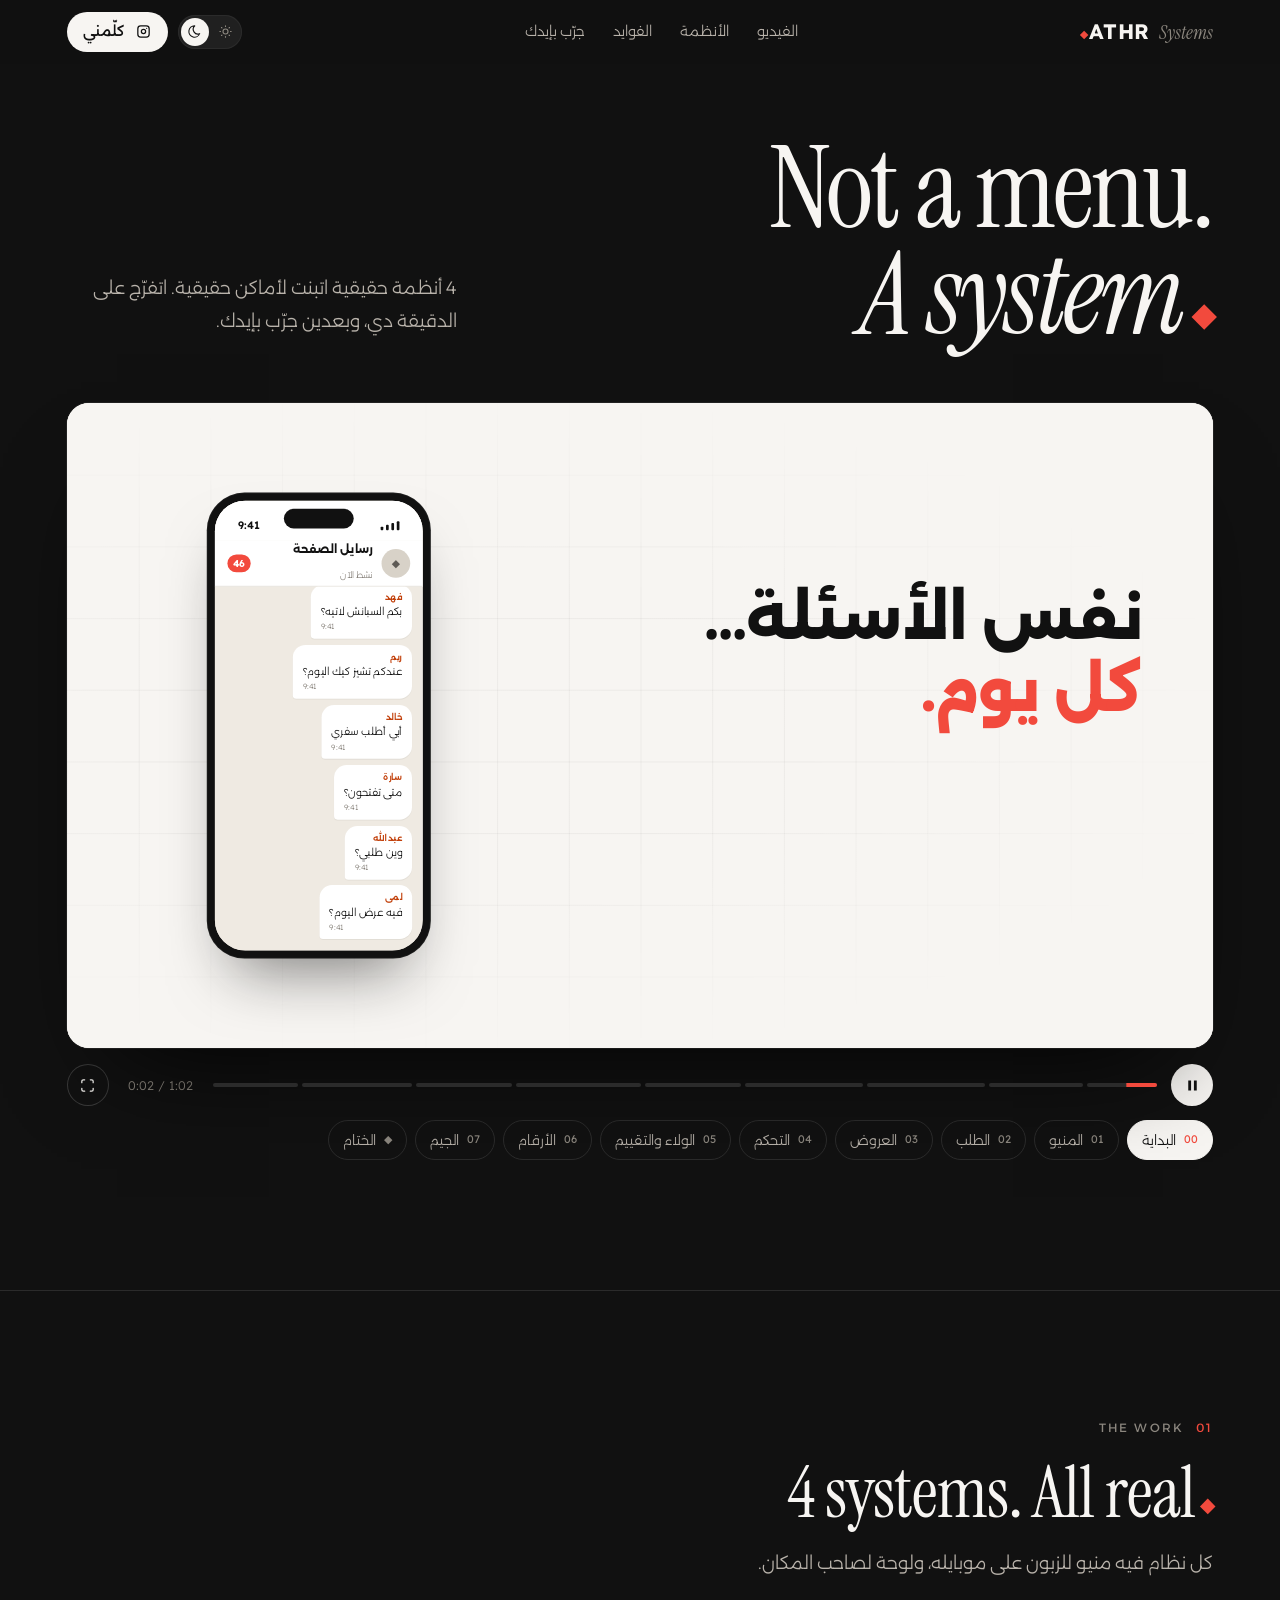
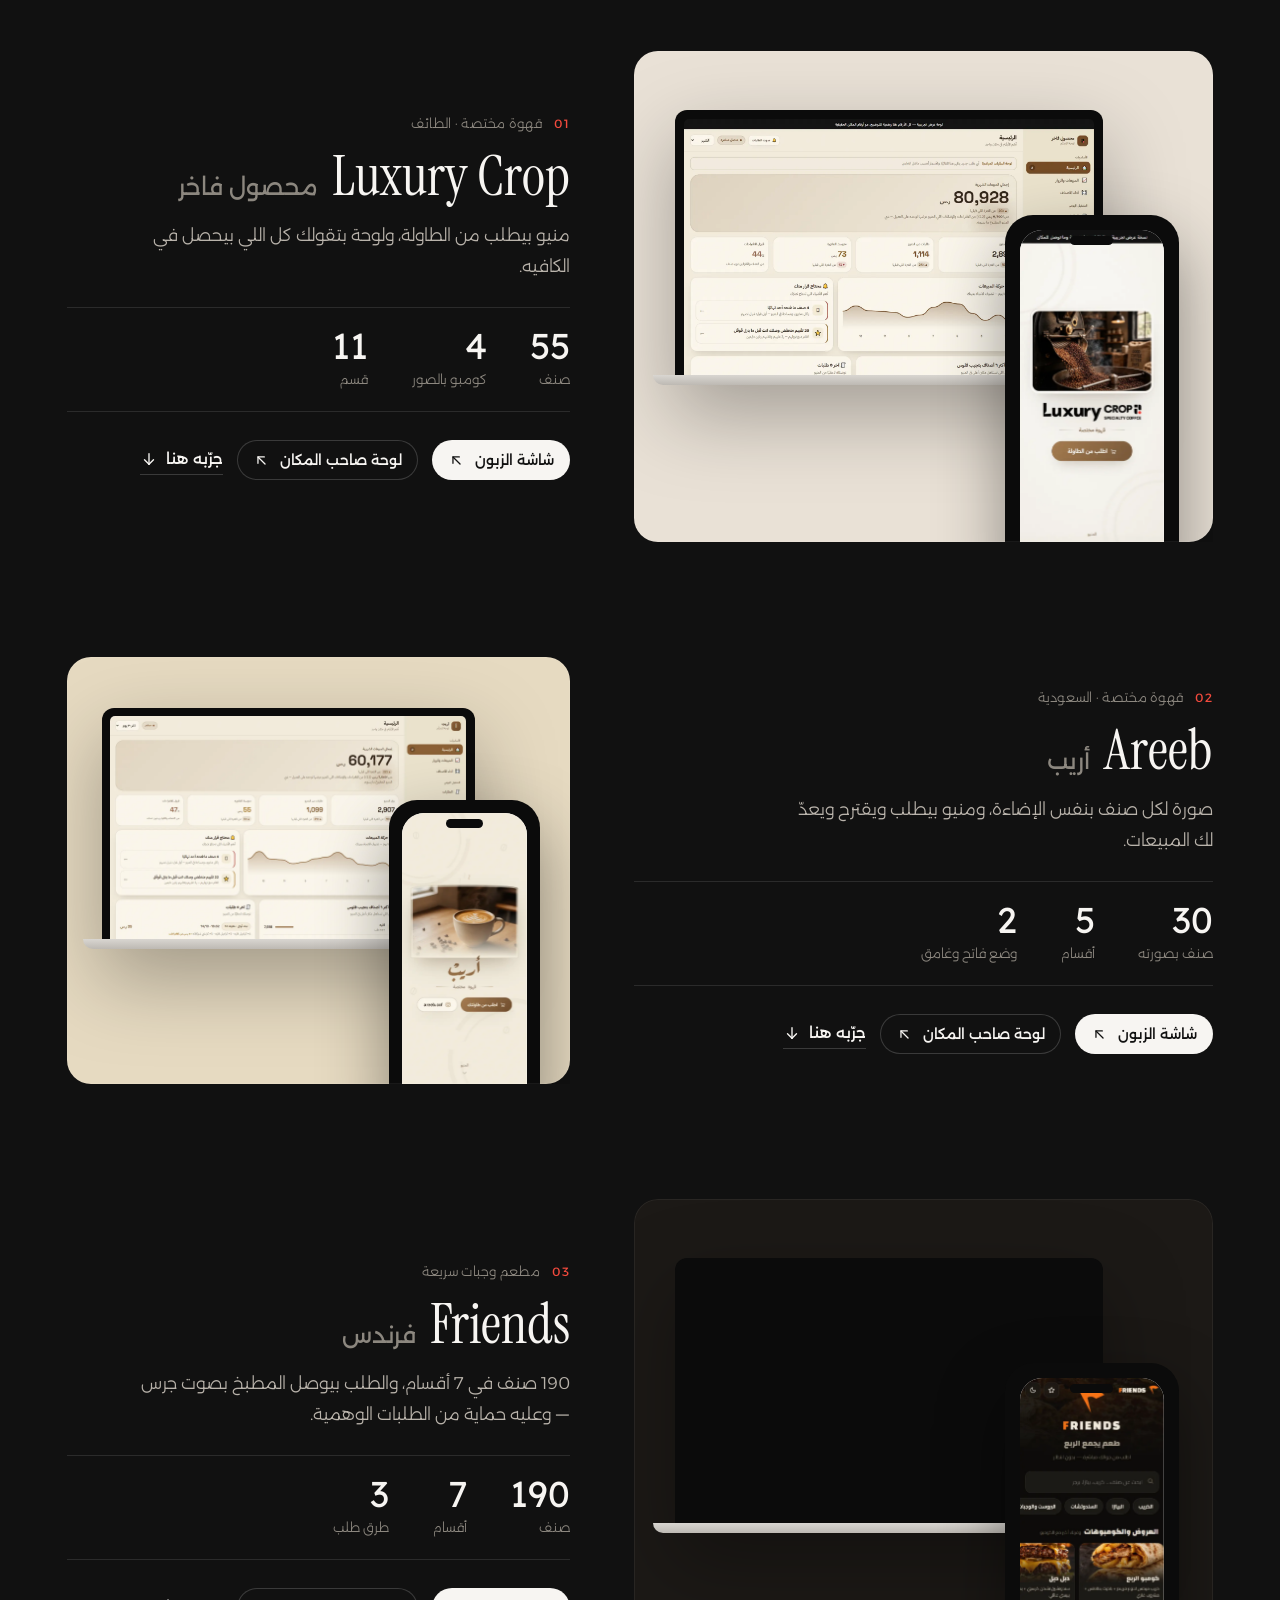
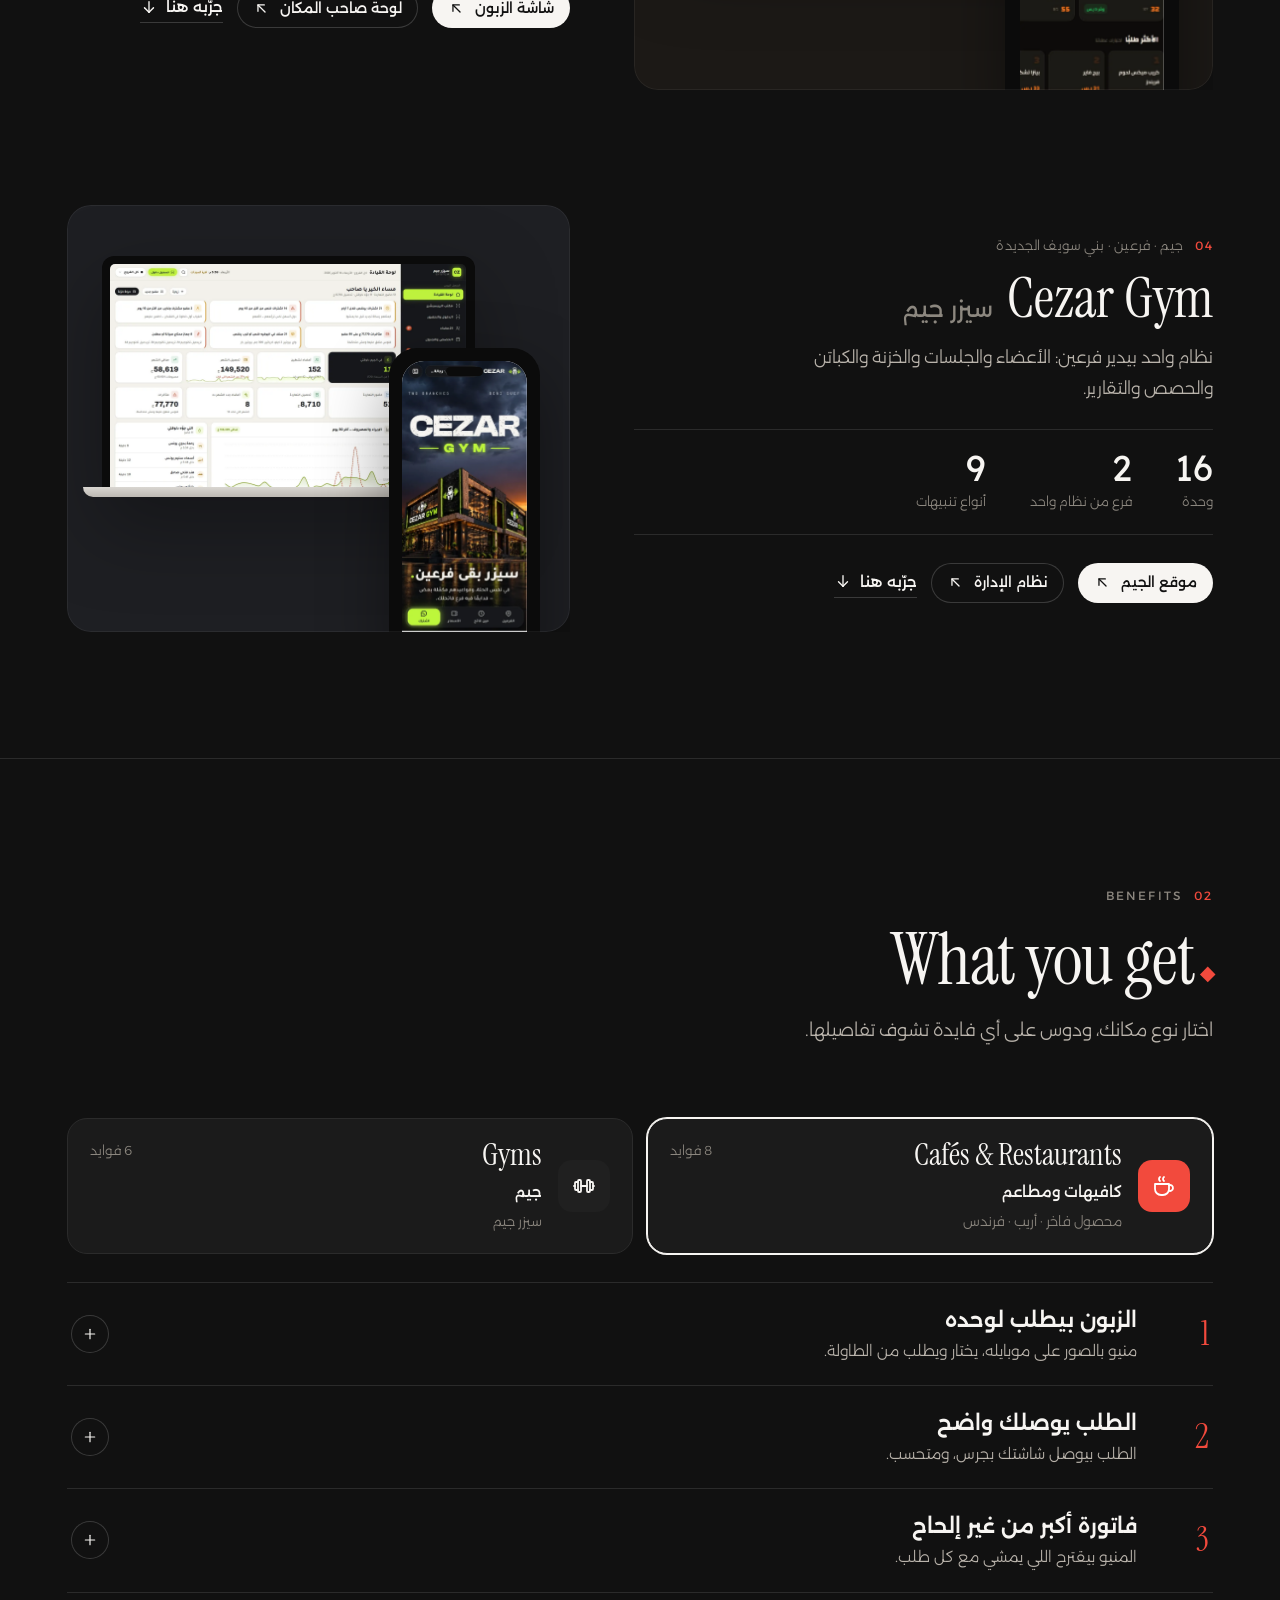
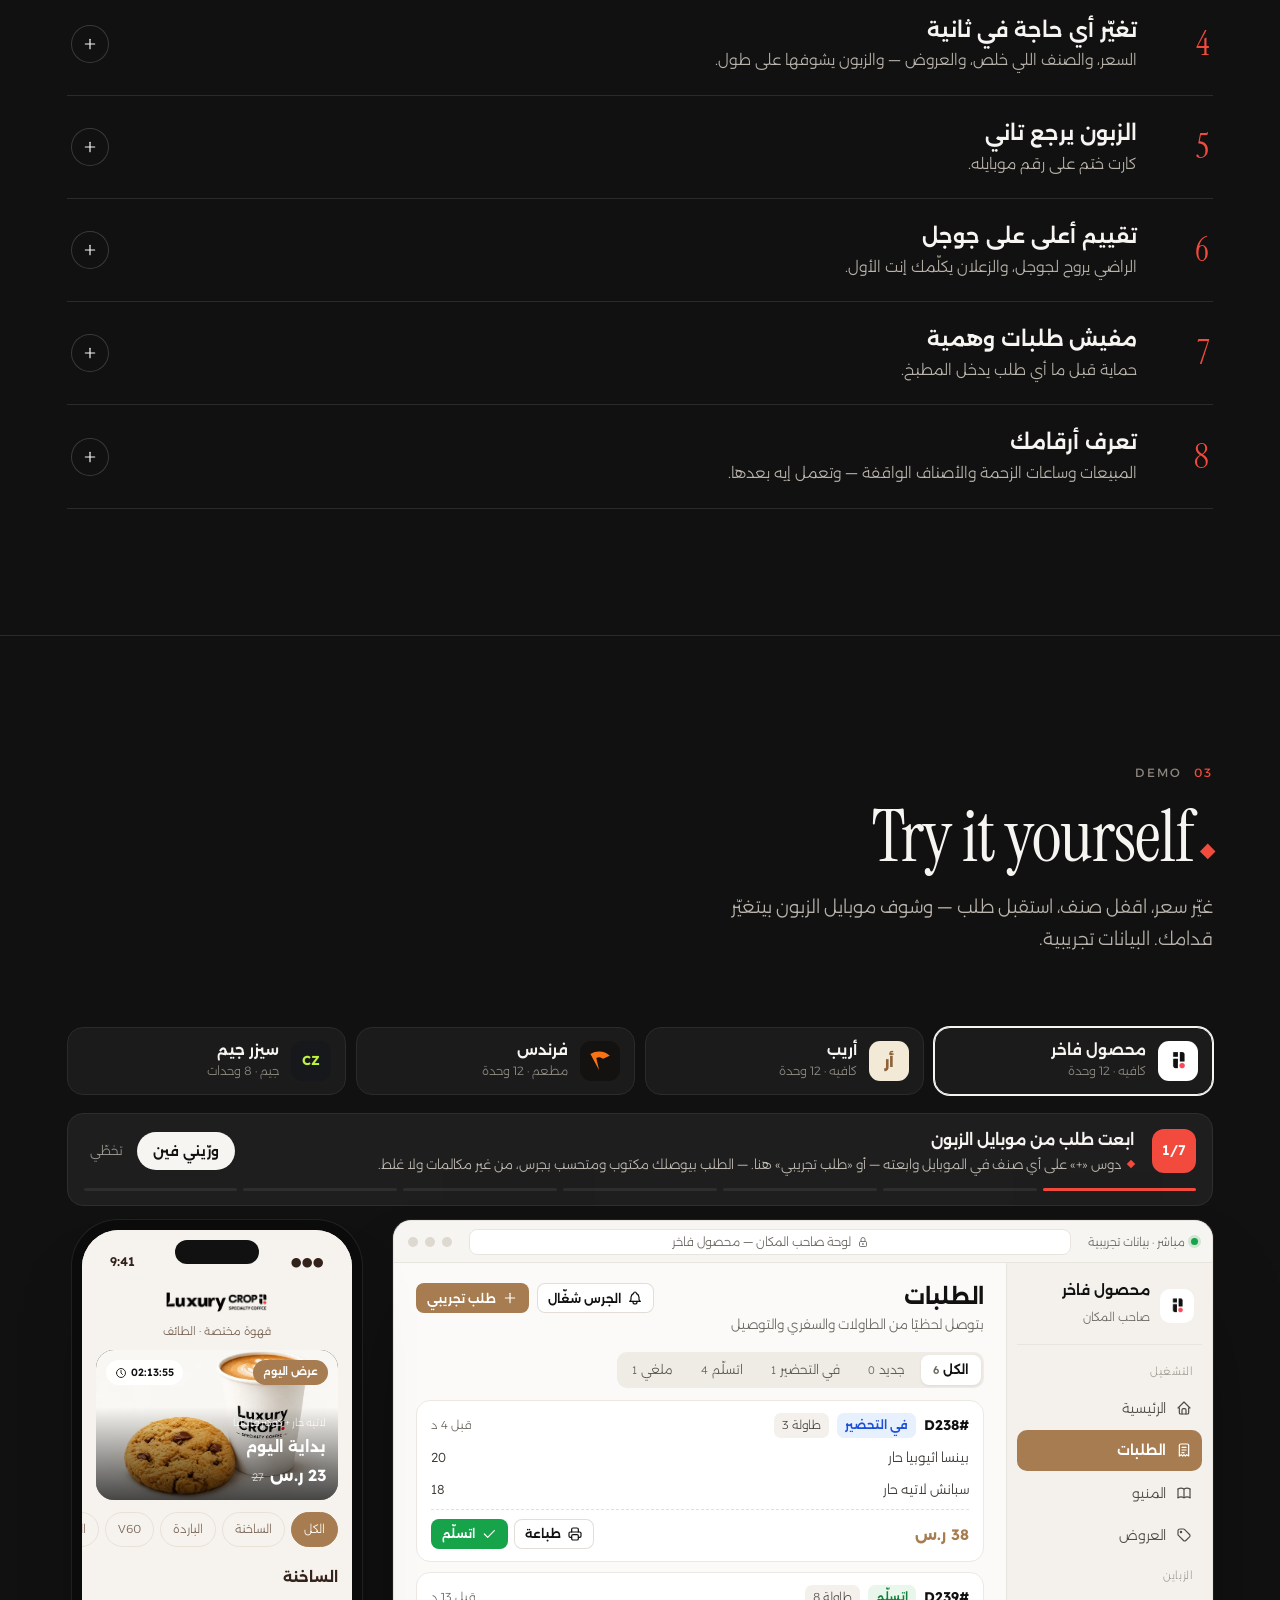
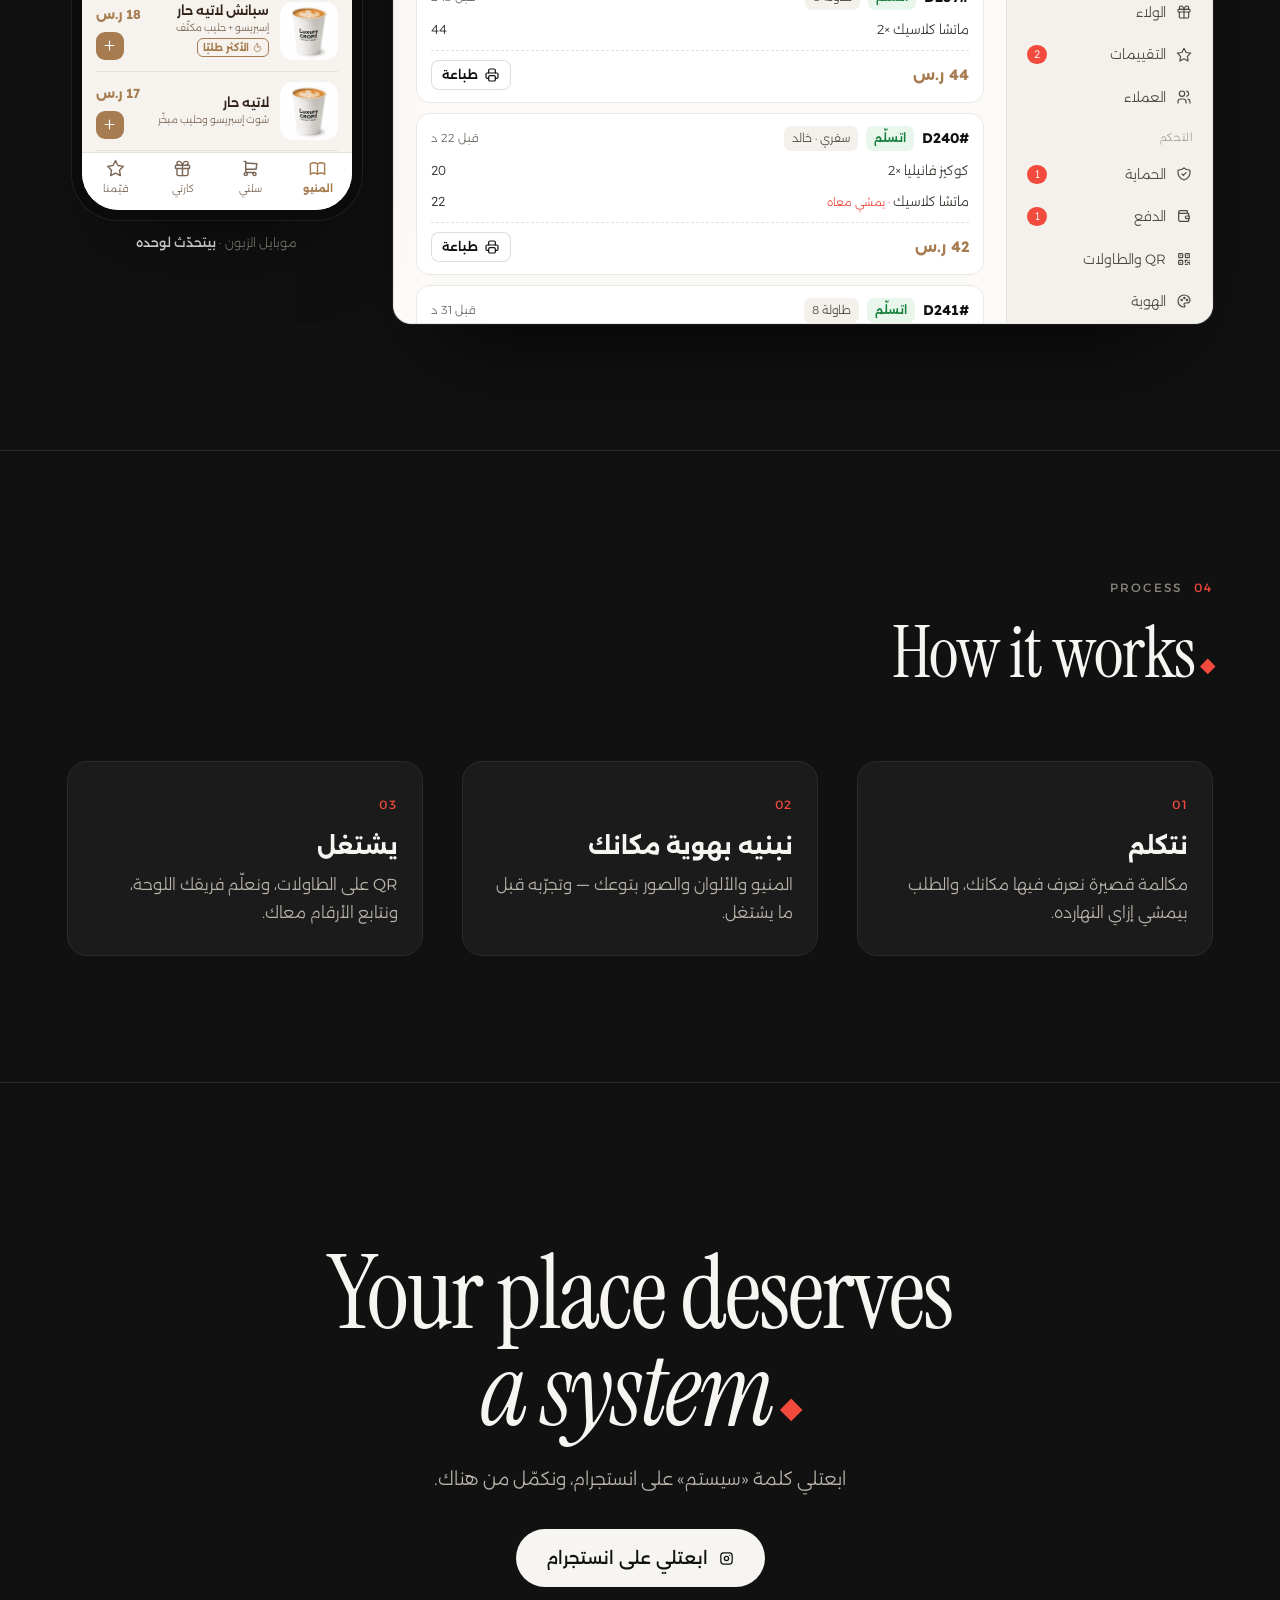
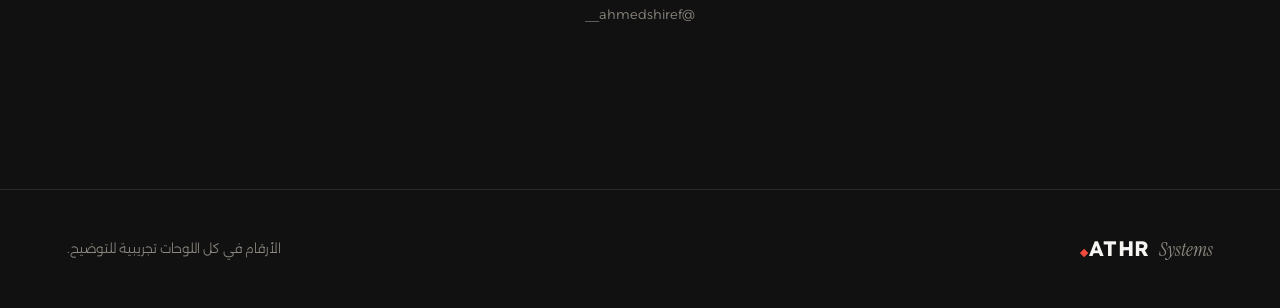
==== commit d1179c8f: "Systems: Arabic explanations, English headlines Main headlines stay in English; every explanation, b" ====
--- a/systems/index.html
+++ b/systems/index.html
@@ -1,124 +1,124 @@
 <!doctype html>
-<html lang="en" dir="ltr" data-theme="dark">
+<html lang="ar" dir="rtl" data-theme="dark">
 <head>
 <meta charset="utf-8">
 <meta name="viewport" content="width=device-width,initial-scale=1,viewport-fit=cover">
 <title>Systems — .ATHR</title>
-<meta name="description" content="Not a menu. A system. 4 real systems we built — watch one minute, then try one yourself.">
+<meta name="description" content="مش منيو… ده سيستم. 4 أنظمة حقيقية اتبنت لأماكن حقيقية — اتفرّج دقيقة، وبعدين جرّب بإيدك.">
 <meta name="theme-color" content="#111111">
 <meta property="og:type" content="website">
 <meta property="og:title" content="Not a menu. A system. — .ATHR Systems">
-<meta property="og:description" content="4 real systems: a menu that takes orders, and a dashboard that runs the place. Try it yourself.">
+<meta property="og:description" content="4 أنظمة حقيقية: منيو بيطلب ويقترح، ولوحة بتدير المكان. جرّبها بإيدك.">
 <meta property="og:image" content="https://a7madshiref001-ctrl.github.io/athr/systems/assets/og.jpg">
 <meta name="twitter:card" content="summary_large_image">
 <link rel="icon" href="../assets/favicon.svg" type="image/svg+xml">
 <script>/* الوضع المحفوظ قبل ما الصفحة ترسم — الافتراضي غامق */
 try { var t = localStorage.getItem("athr-sys-theme"); if (t === "light" || t === "dark") document.documentElement.setAttribute("data-theme", t); } catch (e) { }</script>
-<link rel="preload" href="../assets/fonts/readex-latin.woff2" as="font" type="font/woff2" crossorigin>
+<link rel="preload" href="../assets/fonts/alexandria-arabic.woff2" as="font" type="font/woff2" crossorigin>
 <link rel="preload" href="../assets/fonts/instrument-serif.woff2" as="font" type="font/woff2" crossorigin>
-<link rel="stylesheet" href="assets/systems.css?v=2">
-<link rel="stylesheet" href="assets/film.css?v=2">
-<link rel="stylesheet" href="assets/lab.css?v=2">
+<link rel="stylesheet" href="assets/systems.css?v=3">
+<link rel="stylesheet" href="assets/film.css?v=3">
+<link rel="stylesheet" href="assets/lab.css?v=3">
 </head>
 <body>
-<a class="skip" href="#main">Skip to content</a>
+<a class="skip" href="#main">انزل للمحتوى</a>
 
 <header class="nav" id="nav">
   <div class="wrap">
-    <a class="logo" href="../" aria-label=".ATHR home"><span class="logo__w"><i></i>ATHR</span><span class="logo__s">Systems</span></a>
-    <nav class="nav__links" aria-label="Sections">
-      <a href="#top">Video</a>
-      <a href="#work">Systems</a>
-      <a href="#benefits">Benefits</a>
-      <a href="#lab">Try it</a>
+    <a class="logo" href="../" aria-label=".ATHR — الرئيسية"><span class="logo__w"><i></i>ATHR</span><span class="logo__s">Systems</span></a>
+    <nav class="nav__links" aria-label="أقسام الصفحة">
+      <a href="#top">الفيديو</a>
+      <a href="#work">الأنظمة</a>
+      <a href="#benefits">الفوايد</a>
+      <a href="#lab">جرّب بإيدك</a>
     </nav>
     <div class="nav__r">
-      <button class="theme" id="theme" type="button" aria-label="Switch to light mode"><span class="theme__k"></span><span data-ic="moon"></span><span data-ic="sun"></span></button>
-      <a class="btn btn--sm nav__ig" data-ig href="#" target="_blank" rel="noopener" aria-label="Message me on Instagram"><span data-ic="insta"></span><span class="t">Message me</span></a>
+      <button class="theme" id="theme" type="button" aria-label="الوضع الفاتح"><span class="theme__k"></span><span data-ic="moon"></span><span data-ic="sun"></span></button>
+      <a class="btn btn--sm nav__ig" data-ig href="#" target="_blank" rel="noopener" aria-label="كلّمني على انستجرام"><span data-ic="insta"></span><span class="t">كلّمني</span></a>
     </div>
   </div>
 </header>
 
 <main id="main">
 
-  <!-- ============ HERO + VIDEO ============ -->
+  <!-- ============ HERO + الفيديو ============ -->
   <section class="hero" id="top">
     <div class="wrap">
-      <p class="hello" id="hello" hidden><span class="dm"></span><span>Hi <b id="helloName" dir="auto"></b> — this is the page I mentioned.</span></p>
+      <p class="hello" id="hello" hidden><span class="dm"></span><span>أهلاً <b id="helloName" dir="auto"></b> — دي الصفحة اللي كلّمتك عنها.</span></p>
       <div class="hero__top">
-        <h1 class="rv">Not a menu.<br><em>A system</em><span class="pdot"></span></h1>
-        <p class="lede rv">4 real systems we built. Watch one minute, then try one yourself.</p>
+        <h1 class="ltr rv">Not a menu.<br><em>A system</em><span class="pdot"></span></h1>
+        <p class="lede rv">4 أنظمة حقيقية اتبنت لأماكن حقيقية. اتفرّج على الدقيقة دي، وبعدين جرّب بإيدك.</p>
       </div>
 
-      <div class="player rv" id="film" aria-label="One-minute video about the systems">
-        <div class="player__frame" id="filmFrame" tabindex="0" aria-label="Video — press space to play or pause">
+      <div class="player rv" id="film" aria-label="فيديو بيشرح الأنظمة في دقيقة">
+        <div class="player__frame" id="filmFrame" tabindex="0" aria-label="الفيديو — دوس مسافة للتشغيل أو الإيقاف">
           <div class="stage" id="stage" aria-hidden="true"></div>
-          <button class="player__big" id="filmBig" type="button" aria-label="Play"><span data-ic="play"></span></button>
-          <button class="pfs-x" id="filmPfsX" type="button" aria-label="Exit full screen"><span data-ic="x"></span></button>
+          <button class="player__big" id="filmBig" type="button" aria-label="شغّل الفيديو"><span data-ic="play"></span></button>
+          <button class="pfs-x" id="filmPfsX" type="button" aria-label="اخرج من ملء الشاشة"><span data-ic="x"></span></button>
           <div class="player__end" id="filmEnd" hidden>
-            <p>Now try it yourself<span class="pdot"></span></p>
-            <div><a class="btn" href="#lab">Try the dashboard<span data-ic="down"></span></a><button class="btn btn--ghost" type="button" id="filmReplay"><span data-ic="replay"></span>Replay</button></div>
+            <p>جرّبها بإيدك<span class="pdot"></span></p>
+            <div><a class="btn" href="#lab">جرّب اللوحة<span data-ic="down"></span></a><button class="btn btn--ghost" type="button" id="filmReplay"><span data-ic="replay"></span>من الأول</button></div>
           </div>
         </div>
         <div class="player__cap" id="filmCap" aria-live="polite"><div class="pcap__in"></div></div>
         <div class="player__bar">
-          <button class="pb-btn" id="filmPlay" type="button" aria-label="Play"><span data-ic="play"></span></button>
-          <div class="pb-track" id="filmTrack" role="slider" aria-label="Video position" aria-valuemin="0" aria-valuemax="100" aria-valuenow="0" tabindex="0"></div>
+          <button class="pb-btn" id="filmPlay" type="button" aria-label="شغّل"><span data-ic="play"></span></button>
+          <div class="pb-track" id="filmTrack" role="slider" aria-label="مكان الفيديو" aria-valuemin="0" aria-valuemax="100" aria-valuenow="0" tabindex="0"></div>
           <span class="pb-time" id="filmTime">0:00 / 1:02</span>
-          <button class="pb-btn pb-btn--ghost" id="filmFs" type="button" aria-label="Full screen"><span data-ic="max"></span></button>
+          <button class="pb-btn pb-btn--ghost" id="filmFs" type="button" aria-label="ملء الشاشة"><span data-ic="max"></span></button>
         </div>
-        <ol class="chaps" id="filmChaps" aria-label="Video chapters"></ol>
+        <ol class="chaps" id="filmChaps" aria-label="أجزاء الفيديو"></ol>
       </div>
     </div>
   </section>
 
-  <!-- ============ 01 · SYSTEMS ============ -->
+  <!-- ============ 01 · الأنظمة ============ -->
   <section class="sec" id="work" aria-labelledby="work-h">
     <div class="wrap">
       <header class="sec-head">
         <p class="slabel rv"><b>01</b>The work</p>
-        <h2 class="h2 rv" id="work-h">4 systems. All real<span class="pdot"></span></h2>
-        <p class="lede rv">Each one has a menu for customers and a dashboard for the owner.</p>
+        <h2 class="h2 ltr rv" id="work-h">4 systems. All real<span class="pdot"></span></h2>
+        <p class="lede rv">كل نظام فيه منيو للزبون على موبايله، ولوحة لصاحب المكان.</p>
       </header>
       <div class="cases" id="cases"></div>
     </div>
   </section>
 
-  <!-- ============ 02 · BENEFITS ============ -->
+  <!-- ============ 02 · الفوايد ============ -->
   <section class="sec" id="benefits" aria-labelledby="ben-h">
     <div class="wrap">
       <header class="sec-head">
-        <p class="slabel rv"><b>02</b>What you get</p>
-        <h2 class="h2 rv" id="ben-h">Pick a system<span class="pdot"></span></h2>
-        <p class="lede rv">Tap a benefit to see how it works.</p>
+        <p class="slabel rv"><b>02</b>Benefits</p>
+        <h2 class="h2 ltr rv" id="ben-h">What you get<span class="pdot"></span></h2>
+        <p class="lede rv">اختار نوع مكانك، ودوس على أي فايدة تشوف تفاصيلها.</p>
       </header>
       <div class="ben" id="ben"></div>
     </div>
   </section>
 
-  <!-- ============ 03 · TRY IT ============ -->
+  <!-- ============ 03 · جرّب ============ -->
   <section class="sec lab" id="lab" aria-labelledby="lab-h">
     <div class="wrap">
       <header class="sec-head">
-        <p class="slabel rv"><b>03</b>Try it yourself</p>
-        <h2 class="h2 rv" id="lab-h">Run the dashboard<span class="pdot"></span></h2>
-        <p class="lede rv">Change something here. Watch the customer’s phone update. Demo data only.</p>
+        <p class="slabel rv"><b>03</b>Demo</p>
+        <h2 class="h2 ltr rv" id="lab-h">Try it yourself<span class="pdot"></span></h2>
+        <p class="lede rv">غيّر سعر، اقفل صنف، استقبل طلب — وشوف موبايل الزبون بيتغيّر قدامك. البيانات تجريبية.</p>
       </header>
       <div class="labx" id="labx"></div>
     </div>
   </section>
 
-  <!-- ============ 04 · HOW ============ -->
+  <!-- ============ 04 · الخطوات ============ -->
   <section class="sec" id="how" aria-labelledby="how-h">
     <div class="wrap">
       <header class="sec-head">
-        <p class="slabel rv"><b>04</b>How it works</p>
-        <h2 class="h2 rv" id="how-h">Three steps<span class="pdot"></span></h2>
+        <p class="slabel rv"><b>04</b>Process</p>
+        <h2 class="h2 ltr rv" id="how-h">How it works<span class="pdot"></span></h2>
       </header>
       <ol class="steps">
-        <li class="step rv"><b>01</b><h3>We talk</h3><p>A short call about your place and how orders work today.</p></li>
-        <li class="step rv"><b>02</b><h3>We build it in your brand</h3><p>Your menu, colors and photos. You try it before it goes live.</p></li>
-        <li class="step rv"><b>03</b><h3>You go live</h3><p>QR codes on the tables. We train your team and watch the numbers with you.</p></li>
+        <li class="step rv"><b>01</b><h3>نتكلم</h3><p>مكالمة قصيرة نعرف فيها مكانك، والطلب بيمشي إزاي النهارده.</p></li>
+        <li class="step rv"><b>02</b><h3>نبنيه بهوية مكانك</h3><p>المنيو والألوان والصور بتوعك — وتجرّبه قبل ما يشتغل.</p></li>
+        <li class="step rv"><b>03</b><h3>يشتغل</h3><p>QR على الطاولات، ونعلّم فريقك اللوحة، ونتابع الأرقام معاك.</p></li>
       </ol>
     </div>
   </section>
@@ -126,9 +126,9 @@
   <!-- ============ CTA ============ -->
   <section class="cta" id="talk" aria-labelledby="talk-h">
     <div class="wrap">
-      <h2 id="talk-h" class="rv">Your place deserves<br><em>a system</em><span class="pdot"></span></h2>
-      <p class="rv">Send me the word “system” on Instagram.</p>
-      <a class="btn btn--lg rv" data-ig href="#" target="_blank" rel="noopener"><span data-ic="insta"></span>Message me on Instagram</a>
+      <h2 id="talk-h" class="ltr rv">Your place deserves<br><em>a system</em><span class="pdot"></span></h2>
+      <p class="rv">ابعتلي كلمة «سيستم» على انستجرام، ونكمّل من هناك.</p>
+      <a class="btn btn--lg rv" data-ig href="#" target="_blank" rel="noopener"><span data-ic="insta"></span>ابعتلي على انستجرام</a>
       <small class="rv" id="igHandle"></small>
     </div>
   </section>
@@ -137,16 +137,16 @@
 <footer class="foot">
   <div class="wrap">
     <a class="logo" href="../"><span class="logo__w"><i></i>ATHR</span><span class="logo__s">Systems</span></a>
-    <p>Numbers in all demos are for illustration only.</p>
+    <p>الأرقام في كل اللوحات تجريبية للتوضيح.</p>
   </div>
 </footer>
 
 <script src="../assets/vendor/gsap.min.js"></script>
-<script src="assets/icons.js?v=2"></script>
-<script src="assets/data.js?v=2"></script>
-<script src="assets/film.js?v=2"></script>
-<script src="assets/qr-data.js?v=2"></script>
-<script src="assets/lab.js?v=2"></script>
-<script src="assets/page.js?v=2"></script>
+<script src="assets/icons.js?v=3"></script>
+<script src="assets/data.js?v=3"></script>
+<script src="assets/film.js?v=3"></script>
+<script src="assets/qr-data.js?v=3"></script>
+<script src="assets/lab.js?v=3"></script>
+<script src="assets/page.js?v=3"></script>
 </body>
 </html>
--- a/systems/assets/systems.css
+++ b/systems/assets/systems.css
@@ -40,7 +40,7 @@
 
 *,*::before,*::after{box-sizing:border-box}
 html{background:var(--bg);-webkit-text-size-adjust:100%;text-size-adjust:100%;scroll-behavior:smooth;scroll-padding-top:72px}
-body{margin:0;background:var(--bg);color:var(--ink);font-family:var(--ui);font-size:17px;font-weight:300;line-height:1.65;-webkit-font-smoothing:antialiased;text-rendering:optimizeLegibility;overflow-x:clip;transition:background-color .5s var(--ease),color .5s var(--ease)}
+body{margin:0;background:var(--bg);color:var(--ink);font-family:var(--ar);font-size:17px;font-weight:300;line-height:1.8;-webkit-font-smoothing:antialiased;text-rendering:optimizeLegibility;overflow-x:clip;transition:background-color .5s var(--ease),color .5s var(--ease)}
 h1,h2,h3,h4,p,ul,ol,figure{margin:0}
 ul,ol{padding:0;list-style:none}
 img{display:block;max-width:100%;height:auto}
@@ -53,8 +53,10 @@
 .ic{width:18px;height:18px;flex:none;display:inline-block;vertical-align:middle}
 .num{font-family:var(--ui);font-feature-settings:"tnum" 1}
 .ar{font-family:var(--ar);direction:rtl;unicode-bidi:isolate}
+/* العناوين الإنجليزي جوه صفحة عربي: بتتقري شمال→يمين بس متصفّفة يمين */
+.ltr{direction:ltr;unicode-bidi:isolate;text-align:right}
 .wrap{width:100%;max-width:calc(var(--max) + var(--gut)*2);margin-inline:auto;padding-inline:var(--gut)}
-.skip{position:absolute;left:16px;top:-80px;z-index:900;background:var(--btn);color:var(--btn-ink);padding:10px 16px;border-radius:999px}
+.skip{position:absolute;right:16px;top:-80px;z-index:900;background:var(--btn);color:var(--btn-ink);padding:10px 16px;border-radius:999px}
 .skip:focus{top:12px}
 .pdot{display:inline-block;width:.16em;height:.16em;margin-left:.1em;background:var(--red);transform:rotate(45deg);vertical-align:.06em}
 .dm{display:inline-block;width:7px;height:7px;background:var(--red);transform:rotate(45deg);flex:none}
@@ -63,7 +65,7 @@
 .slabel{display:flex;align-items:center;gap:12px;font-size:12px;font-weight:400;letter-spacing:.18em;text-transform:uppercase;color:var(--cap)}
 .slabel b{font-weight:400;color:var(--red)}
 .h2{font-family:var(--serif);font-weight:400;font-size:clamp(44px,5.6vw,84px);line-height:1;letter-spacing:-.015em}
-.lede{font-size:clamp(17px,1.4vw,20px);line-height:1.6;color:var(--ink2);max-width:36ch}
+.lede{font-size:clamp(17px,1.4vw,20px);line-height:1.8;color:var(--ink2);max-width:38ch}
 .sec-head{display:grid;gap:18px;margin-bottom:clamp(40px,6vw,72px)}
 
 /* ---------- أزرار ---------- */
@@ -82,7 +84,7 @@
 .nav{position:fixed;inset-inline:0;top:0;z-index:500;height:64px;display:flex;align-items:center;background:color-mix(in srgb,var(--bg) 84%,transparent);-webkit-backdrop-filter:saturate(1.3) blur(14px);backdrop-filter:saturate(1.3) blur(14px);border-bottom:1px solid transparent;transition:border-color .3s,background-color .5s}
 .nav.is-scrolled{border-color:var(--line)}
 .nav .wrap{display:flex;align-items:center;justify-content:space-between;gap:20px}
-.logo{display:inline-flex;align-items:baseline;gap:10px}
+.logo{display:inline-flex;align-items:baseline;gap:10px;direction:ltr}
 .logo__w{font-family:var(--ui);font-weight:700;font-size:21px;letter-spacing:.02em;display:inline-flex;align-items:baseline}
 .logo__w i{display:inline-block;width:.3em;height:.3em;background:var(--red);transform:rotate(45deg);margin-right:.08em;vertical-align:.06em}
 .logo__s{font-family:var(--serif);font-style:italic;font-size:19px;color:var(--cap)}
@@ -92,7 +94,7 @@
 .nav__r{display:flex;align-items:center;gap:10px}
 @media (max-width:900px){.nav__links{display:none}}
 /* مفتاح فاتح/غامق */
-.theme{position:relative;width:64px;height:34px;border-radius:999px;background:var(--card2);box-shadow:inset 0 0 0 1px var(--line);display:flex;align-items:center;justify-content:space-between;padding:0 9px;color:var(--cap);flex:none}
+.theme{direction:ltr;position:relative;width:64px;height:34px;border-radius:999px;background:var(--card2);box-shadow:inset 0 0 0 1px var(--line);display:flex;align-items:center;justify-content:space-between;padding:0 9px;color:var(--cap);flex:none}
 .theme .ic{width:15px;height:15px;position:relative;z-index:1;transition:color .3s}
 .theme__k{position:absolute;top:3px;left:3px;width:28px;height:28px;border-radius:50%;background:var(--ink);transition:transform .45s var(--ease),background-color .4s}
 html[data-theme="dark"] .theme .ic:first-of-type{color:var(--bg)}
@@ -123,16 +125,16 @@
 .player__big:hover{transform:scale(1.06);background:var(--red)}
 .player.is-playing .player__big{opacity:0;pointer-events:none}
 .player__end{position:absolute;inset:0;z-index:6;display:grid;place-content:center;justify-items:center;gap:18px;background:rgba(247,245,242,.92);-webkit-backdrop-filter:blur(6px);backdrop-filter:blur(6px);text-align:center;padding:20px;color:#111}
-.player__end p{font-family:var(--serif);font-size:clamp(28px,3.4vw,48px);line-height:1}
+.player__end p{font-weight:700;font-size:clamp(22px,2.6vw,34px);line-height:1.3}
 .player__end div{display:flex;gap:10px;flex-wrap:wrap;justify-content:center}
 .player__end .btn{background:#111;color:#fff}
 .player__end .btn--ghost{background:transparent;color:#111;box-shadow:inset 0 0 0 1px #CFCAC2}
 .player__cap{display:none;padding:16px 2px 4px;min-height:98px}
 .player.is-compact .player__cap{display:block}
-.pcap__k{display:flex;align-items:center;gap:8px;font-size:11px;letter-spacing:.14em;color:var(--red);text-transform:uppercase}
-.pcap__k span{color:var(--cap);letter-spacing:.04em}
-.pcap__h{font-family:var(--serif);font-size:26px;line-height:1.08;margin-top:6px}
-.pcap__b{font-size:14.5px;line-height:1.6;color:var(--ink2);margin-top:6px}
+.pcap__k{display:flex;align-items:center;gap:8px;font-family:var(--ui);font-size:12px;color:var(--red)}
+.pcap__k span{color:var(--cap);font-family:var(--ar)}
+.pcap__h{font-weight:700;font-size:18px;line-height:1.5;margin-top:4px}
+.pcap__b{font-size:14.5px;line-height:1.75;color:var(--ink2);margin-top:2px}
 .pcap__in{transition:opacity .25s,transform .35s var(--ease)}
 .pcap__in.is-swap{opacity:0;transform:translateY(6px)}
 .player__bar{display:flex;align-items:center;gap:14px;margin-top:16px}
@@ -143,9 +145,9 @@
 .pb-track{flex:1;display:flex;gap:4px;height:28px;align-items:center;cursor:pointer;touch-action:none}
 .pb-seg{position:relative;height:4px;border-radius:4px;background:var(--line);overflow:hidden;transition:height .2s}
 .pb-track:hover .pb-seg{height:6px}
-.pb-seg i{position:absolute;inset:0;background:var(--ink);transform-origin:left;transform:scaleX(var(--p,0))}
+.pb-seg i{position:absolute;inset:0;background:var(--ink);transform-origin:right;transform:scaleX(var(--p,0))}
 .pb-seg.is-on i{background:var(--red)}
-.pb-time{font-size:12.5px;color:var(--cap);min-width:76px;text-align:center}
+.pb-time{font-family:var(--ui);font-size:12.5px;color:var(--cap);min-width:76px;text-align:center;direction:ltr}
 .chaps{display:flex;gap:8px;overflow-x:auto;scrollbar-width:none;margin-top:14px;padding-bottom:4px}
 .chaps::-webkit-scrollbar{display:none}
 .chap{flex:none;display:inline-flex;align-items:center;gap:8px;padding:7px 14px;border-radius:999px;border:1px solid var(--line);background:transparent;font-size:13.5px;color:var(--ink2);white-space:nowrap;transition:all .25s}
@@ -192,10 +194,10 @@
 .case__k b{font-weight:400;color:var(--red);font-size:12px;letter-spacing:.14em}
 .case__name{display:flex;align-items:baseline;flex-wrap:wrap;gap:4px 14px;margin-top:12px;font-family:var(--serif);font-weight:400;font-size:clamp(40px,4.4vw,64px);line-height:1}
 .case__name .ar{font-size:.42em;color:var(--cap)}
-.case__line{margin-top:16px;font-size:17px;line-height:1.6;color:var(--ink2);max-width:36ch}
+.case__line{margin-top:16px;font-size:17px;line-height:1.8;color:var(--ink2);max-width:36ch}
 .facts{display:flex;gap:clamp(22px,3.4vw,44px);margin-top:26px;padding-block:20px;border-block:1px solid var(--line)}
 .facts li{display:grid;gap:4px}
-.facts b{font-weight:400;font-size:clamp(30px,2.8vw,40px);line-height:1}
+.facts b{font-family:var(--ui);font-weight:400;font-size:clamp(30px,2.8vw,40px);line-height:1}
 .facts span{font-size:13px;color:var(--cap)}
 .case__cta{display:flex;flex-wrap:wrap;align-items:center;gap:10px 14px;margin-top:28px}
 @media (max-width:900px){
@@ -208,22 +210,24 @@
 
 /* ---------- 02 · الفوايد: النظام ← الفايدة ← التفاصيل ---------- */
 .ben__pick{display:grid;grid-template-columns:repeat(2,1fr);gap:14px;margin-bottom:28px}
-.bpk{display:flex;align-items:center;gap:16px;text-align:left;padding:20px 22px;border-radius:20px;background:var(--card);border:1px solid var(--line);transition:border-color .3s,background-color .3s,transform .3s var(--ease)}
+.bpk{display:flex;align-items:center;gap:16px;text-align:start;padding:20px 22px;border-radius:20px;background:var(--card);border:1px solid var(--line);transition:border-color .3s,background-color .3s,transform .3s var(--ease)}
 .bpk:hover{transform:translateY(-2px);border-color:var(--line2)}
 .bpk__i{width:52px;height:52px;border-radius:14px;display:grid;place-items:center;background:var(--card2);color:var(--ink);flex:none;transition:background .3s,color .3s}
 .bpk__i .ic{width:24px;height:24px}
 .bpk__t{flex:1;min-width:0}
 .bpk__t b{display:block;font-family:var(--serif);font-weight:400;font-size:clamp(26px,2.4vw,34px);line-height:1.05}
 .bpk__t small{display:block;font-size:13.5px;color:var(--cap);margin-top:4px}
-.bpk__n{font-size:13px;color:var(--cap);white-space:nowrap}
+.bpk__t b{direction:ltr;unicode-bidi:isolate;text-align:right}
+.bpk__t i{display:block;font-style:normal;font-size:15px;font-weight:500;color:var(--ink);margin-top:6px}
+.bpk__n{font-size:13px;color:var(--cap);white-space:nowrap;align-self:flex-start}
 .bpk.on{border-color:var(--ink);box-shadow:0 0 0 1px var(--ink)}
 .bpk.on .bpk__i{background:var(--red);color:#fff}
 .ben__list{border-top:1px solid var(--line);animation:fadeup .6s var(--ease) both}
 .acc{border-bottom:1px solid var(--line)}
-.acc__h{width:100%;display:grid;grid-template-columns:56px 1fr auto;gap:16px;align-items:center;text-align:left;padding:22px 4px}
-.acc__n{font-family:var(--serif);font-size:30px;line-height:1;color:var(--red)}
-.acc__t b{display:block;font-size:clamp(18px,1.6vw,22px);font-weight:500;line-height:1.35}
-.acc__t small{display:block;font-size:15px;color:var(--ink2);margin-top:3px;line-height:1.5}
+.acc__h{width:100%;display:grid;grid-template-columns:56px 1fr auto;gap:16px;align-items:center;text-align:start;padding:22px 4px}
+.acc__n{font-family:var(--serif);font-size:34px;line-height:1;color:var(--red)}
+.acc__t b{display:block;font-size:clamp(18px,1.6vw,22px);font-weight:600;line-height:1.5}
+.acc__t small{display:block;font-size:15px;color:var(--ink2);margin-top:2px;line-height:1.7}
 .acc__x{width:38px;height:38px;border-radius:50%;display:grid;place-items:center;box-shadow:inset 0 0 0 1px var(--line2);transition:transform .45s var(--ease),background .3s,color .3s}
 .acc__x .ic{width:16px;height:16px}
 .acc__h:hover .acc__x{background:var(--ink);color:var(--bg);box-shadow:none}
@@ -231,9 +235,9 @@
 .acc__p{display:grid;grid-template-rows:0fr;transition:grid-template-rows .5s var(--ease)}
 .acc.open .acc__p{grid-template-rows:1fr}
 .acc__p>div{overflow:hidden}
-.acc__in{padding:0 4px 26px 76px;display:grid;gap:18px}
+.acc__in{padding-block:0 26px;padding-inline:76px 4px;display:grid;gap:18px}
 .acc__in ul{display:grid;gap:10px}
-.acc__in li{display:flex;gap:12px;font-size:16px;line-height:1.55;color:var(--ink)}
+.acc__in li{display:flex;gap:12px;font-size:16px;line-height:1.7;color:var(--ink)}
 .acc__in li::before{content:"";flex:none;width:6px;height:6px;margin-top:.6em;background:var(--red);transform:rotate(45deg)}
 .acc__ft{display:flex;align-items:center;gap:12px 18px;flex-wrap:wrap}
 .acc__ft small{font-size:13px;color:var(--cap)}
@@ -246,19 +250,20 @@
   .bpk__n{display:none}
   .acc__h{grid-template-columns:36px 1fr auto;gap:12px;padding:18px 0}
   .acc__n{font-size:24px}
-  .acc__in{padding:0 0 22px 48px}
+  .acc__in{padding-block:0 22px;padding-inline:48px 0}
 }
 
 /* ---------- 04 · الخطوات ---------- */
 .steps{display:grid;grid-template-columns:repeat(3,1fr);gap:clamp(20px,3vw,40px)}
 .step{padding:26px 24px 28px;border-radius:20px;background:var(--card);border:1px solid var(--line)}
 .step b{font-weight:400;font-size:12px;letter-spacing:.16em;color:var(--red)}
-.step h3{font-family:var(--serif);font-weight:400;font-size:clamp(28px,2.6vw,36px);line-height:1.05;margin-top:12px}
-.step p{font-size:16px;color:var(--ink2);margin-top:12px;line-height:1.6}
+.step h3{font-weight:700;font-size:clamp(20px,1.8vw,24px);line-height:1.4;margin-top:12px}
+.step p{font-size:16px;color:var(--ink2);margin-top:8px;line-height:1.75}
 @media (max-width:860px){.steps{grid-template-columns:1fr}}
 
 /* ---------- CTA + footer ---------- */
 .cta{padding-block:clamp(120px,18vh,220px);text-align:center;border-top:1px solid var(--line)}
+.cta h2.ltr{text-align:center}
 .cta h2{font-family:var(--serif);font-weight:400;font-size:clamp(52px,8vw,124px);line-height:.95;letter-spacing:-.02em}
 .cta h2 em{font-style:italic}
 .cta p{margin:24px auto 0;font-size:18px;color:var(--ink2)}
--- a/systems/assets/film.css
+++ b/systems/assets/film.css
@@ -10,14 +10,14 @@
 .stage .sc__grid{position:absolute;inset:0;background-image:linear-gradient(to right,rgba(17,17,17,.045) 1px,transparent 1px),linear-gradient(to bottom,rgba(17,17,17,.045) 1px,transparent 1px);background-size:80px 80px;mask-image:radial-gradient(ellipse at 35% 50%,#000 30%,transparent 75%);-webkit-mask-image:radial-gradient(ellipse at 35% 50%,#000 30%,transparent 75%)}
 
 /* ---------- النص (الكمبيوتر) ---------- */
-.stage .sc__txt{position:absolute;left:52px;right:auto;top:0;bottom:0;width:372px;direction:ltr;text-align:left;display:flex;flex-direction:column;justify-content:center;z-index:5}
-.stage .sc__k{display:flex;align-items:center;gap:12px;font-family:var(--ui);font-size:14px;letter-spacing:.16em;color:#767676;direction:ltr;justify-content:flex-start;text-transform:uppercase}
+.stage .sc__txt{position:absolute;right:48px;top:0;bottom:0;width:384px;display:flex;flex-direction:column;justify-content:center;z-index:5}
+.stage .sc__k{display:flex;align-items:center;gap:12px;font-family:var(--ui);font-size:15px;letter-spacing:.16em;color:#767676;direction:ltr;justify-content:flex-end}
 .stage .sc__k b{color:#F24A3D;font-weight:400}
-.stage .sc__k span{font-family:var(--ui);letter-spacing:.14em;font-size:14px;color:#111;font-weight:500}
+.stage .sc__k span{font-family:var(--ar);letter-spacing:0;font-size:17px;color:#111;font-weight:500;direction:rtl}
 .stage .sc__k i{display:inline-block;width:9px;height:9px;background:#F24A3D;transform:rotate(45deg)}
-.stage .sc__h{font-family:var(--serif);font-weight:400;font-size:58px;line-height:1;margin-top:22px;letter-spacing:-.015em}
-.stage .sc__b{font-family:var(--ui);font-weight:300;font-size:21px;line-height:1.55;color:#4B4B4B;margin-top:22px}
-.stage .sc__brand{display:inline-flex;align-items:center;gap:10px;margin-top:30px;align-self:flex-start;font-family:var(--ui);font-weight:300;font-size:15px;color:#4B4B4B;background:#fff;border:1px solid #E5E2DD;border-radius:999px;padding:8px 16px 8px 18px}
+.stage .sc__h{font-weight:700;font-size:42px;line-height:1.28;margin-top:22px;letter-spacing:-.01em}
+.stage .sc__b{font-weight:400;font-size:20px;line-height:1.8;color:#4B4B4B;margin-top:20px}
+.stage .sc__brand{display:inline-flex;align-items:center;gap:10px;margin-top:30px;align-self:flex-start;font-size:15px;color:#4B4B4B;background:#fff;border:1px solid #E5E2DD;border-radius:999px;padding:8px 16px 8px 18px}
 .stage .sc__brand i{width:10px;height:10px;border-radius:50%;background:var(--bc,#111)}
 .stage .sc__brand b{font-weight:600;color:#111}
 .stage .w{display:inline-block;white-space:pre}
@@ -26,10 +26,10 @@
 
 /* المسرح لما يبقى صغير (موبايل): النص بيتشال تحت، والأجهزة بتكبر في النص */
 .stage.compact .sc__txt:not(.keep){visibility:hidden!important}
-.stage.compact .devs{transform:translateX(-204px) scale(1.24)}
+.stage.compact .devs{transform:translateX(204px) scale(1.24)}
 
 /* ---------- الأجهزة ---------- */
-.stage .devs{position:absolute;left:444px;top:0;width:800px;height:720px;transform-origin:50% 50%}
+.stage .devs{position:absolute;left:36px;top:0;width:800px;height:720px;transform-origin:50% 50%}
 .stage .cur{position:absolute;left:0;top:0;width:0;height:0;z-index:40;opacity:0;pointer-events:none}
 .stage .cur__d{position:absolute;left:-11px;top:-11px;width:22px;height:22px;background:#F24A3D;transform:rotate(45deg);border:3px solid #fff;box-shadow:0 8px 18px rgba(17,17,17,.35);border-radius:3px}
 .stage .cur__r{position:absolute;left:-26px;top:-26px;width:52px;height:52px;border-radius:50%;border:3px solid #F24A3D;opacity:0}
@@ -207,10 +207,10 @@
 .stage .bub{align-self:flex-start;max-width:82%;background:#fff;border-radius:14px 14px 14px 4px;padding:7px 11px;font-size:11.5px;line-height:1.5;box-shadow:0 1px 1px rgba(0,0,0,.06);display:grid;gap:1px}
 .stage .bub small{font-size:8.5px;color:#8A857E;font-family:var(--ui);justify-self:end}
 .stage .bub b{font-size:9.5px;color:#C2410C;font-weight:600}
-.stage .hook__h{position:absolute;left:80px;top:196px;width:700px;direction:ltr;text-align:left;font-family:var(--serif);font-weight:400;font-size:104px;line-height:.98;letter-spacing:-.02em}
-.stage .hook__h2{position:absolute;left:80px;top:196px;width:700px;direction:ltr;text-align:left;font-family:var(--serif);font-weight:400;font-size:104px;line-height:.98;letter-spacing:-.02em;opacity:0}
+.stage .hook__h{position:absolute;right:80px;top:200px;width:560px;font-weight:800;font-size:66px;line-height:1.22;letter-spacing:-.015em}
+.stage .hook__h2{position:absolute;right:80px;top:250px;width:600px;font-weight:800;font-size:64px;line-height:1.22;letter-spacing:-.015em;opacity:0}
 .stage .hook__h2 em{font-style:normal;color:#F24A3D}
-.stage .hook__s{position:absolute;left:84px;top:440px;direction:ltr;font-family:var(--ui);font-weight:300;font-size:22px;color:#4B4B4B;opacity:0}
+.stage .hook__s{position:absolute;right:82px;top:470px;font-size:21px;color:#4B4B4B;opacity:0}
 .stage .big-dm{position:absolute;left:640px;top:360px;width:40px;height:40px;margin:-20px 0 0 -20px;background:#F24A3D;transform:rotate(45deg) scale(0);z-index:60}
 
 /* ---------- الولاء والتقييم ---------- */
@@ -300,15 +300,15 @@
 .stage .wa p{margin:0;font-size:11px;line-height:1.6}
 
 /* ---------- الختام ---------- */
-.stage .out__h{position:absolute;left:0;right:0;top:62px;direction:ltr;text-align:center;font-family:var(--serif);font-weight:400;font-size:70px;line-height:1.05;letter-spacing:-.015em}
-.stage .out__s{position:absolute;left:0;right:0;top:150px;direction:ltr;text-align:center;font-family:var(--ui);font-weight:300;font-size:21px;color:#4B4B4B}
-.stage .out__row{position:absolute;left:0;right:0;top:206px;display:flex;justify-content:center;gap:34px;direction:ltr}
+.stage .out__h{position:absolute;left:0;right:0;top:70px;text-align:center;font-weight:800;font-size:58px;line-height:1.2;letter-spacing:-.015em}
+.stage .out__s{position:absolute;left:0;right:0;top:152px;text-align:center;font-size:21px;color:#4B4B4B}
+.stage .out__row{position:absolute;left:0;right:0;top:206px;display:flex;justify-content:center;gap:34px}
 .stage .mini{width:180px;display:grid;justify-items:center;gap:14px}
 .stage .mini__ph{width:180px;height:370px;border-radius:32px;background:#111;padding:7px}
 .stage .mini__ph div{width:100%;height:100%;border-radius:26px;overflow:hidden;position:relative;background:#fff}
 .stage .mini__ph img{position:absolute;top:0;left:0;width:100%;height:auto}
-.stage .mini b{font-family:var(--serif);font-weight:400;font-size:24px;line-height:1}
-.stage .mini small{font-family:var(--ui);font-size:12px;color:#767676;margin-top:-12px}
+.stage .mini b{font-size:17px;font-weight:700}
+.stage .mini small{font-size:12px;color:#767676;margin-top:-12px}
 .stage .out__logo{position:absolute;left:0;right:0;bottom:14px;text-align:center;font-family:var(--ui);font-weight:700;font-size:20px;direction:ltr}
 .stage .out__logo i{display:inline-block;width:.3em;height:.3em;background:#F24A3D;transform:rotate(45deg);margin-right:.1em;vertical-align:.06em}
 .stage .out__logo span{font-family:var(--serif);font-style:italic;font-weight:400;color:#767676;margin-left:8px}
--- a/systems/assets/lab.css
+++ b/systems/assets/lab.css
@@ -7,7 +7,7 @@
 
 /* اختيار المكان */
 .lx__brands{display:grid;grid-template-columns:repeat(4,1fr);gap:10px;margin-bottom:18px}
-.lx__brands button{display:flex;align-items:center;gap:12px;padding:12px 14px;border-radius:16px;border:1px solid var(--line);background:var(--card);text-align:left;transition:border-color .2s,box-shadow .25s,transform .25s var(--ease)}
+.lx__brands button{display:flex;align-items:center;gap:12px;padding:12px 14px;border-radius:16px;border:1px solid var(--line);background:var(--card);text-align:start;transition:border-color .2s,box-shadow .25s,transform .25s var(--ease)}
 .lx__brands button:hover{border-color:var(--line2)}
 .lx__brands button.on{border-color:var(--ink);box-shadow:0 0 0 1px var(--ink)}
 .lx__bm{width:40px;height:40px;border-radius:11px;display:grid;place-items:center;flex:none;font-family:var(--ui);font-weight:700;font-size:13px;overflow:hidden}
@@ -446,7 +446,7 @@
 .lx__toast.show{opacity:1;transform:translate(-50%,0)}
 .lx__toast .ic{color:#4ADE80;flex:none}
 .lx__toast small{display:block;color:#BDB8B0;font-size:12.5px}
-.lx__toast{text-align:left}
+.lx__toast{text-align:start}
 @media (max-width:1080px){.lx__toast{bottom:auto;top:74px;transform:translate(-50%,-20px)}.lx__toast.show{transform:translate(-50%,0)}}
 
 /* فاتورة */
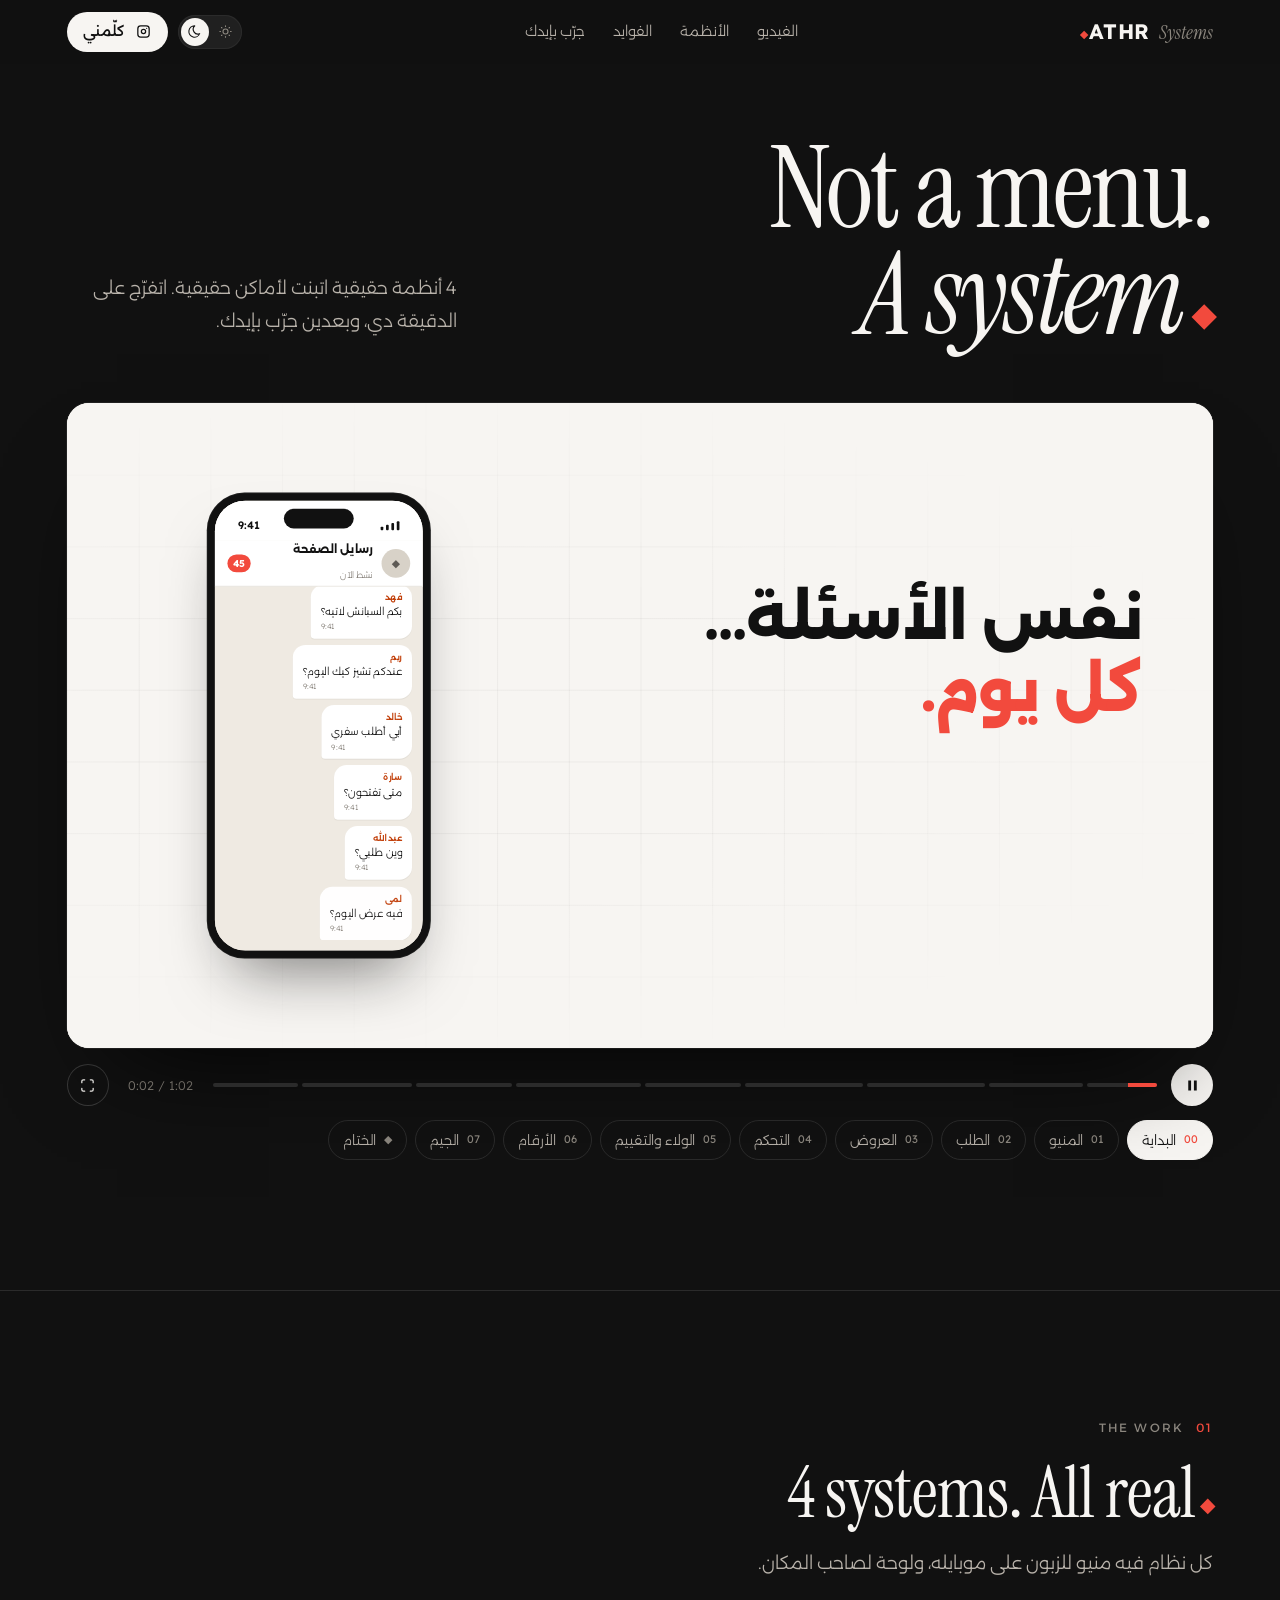
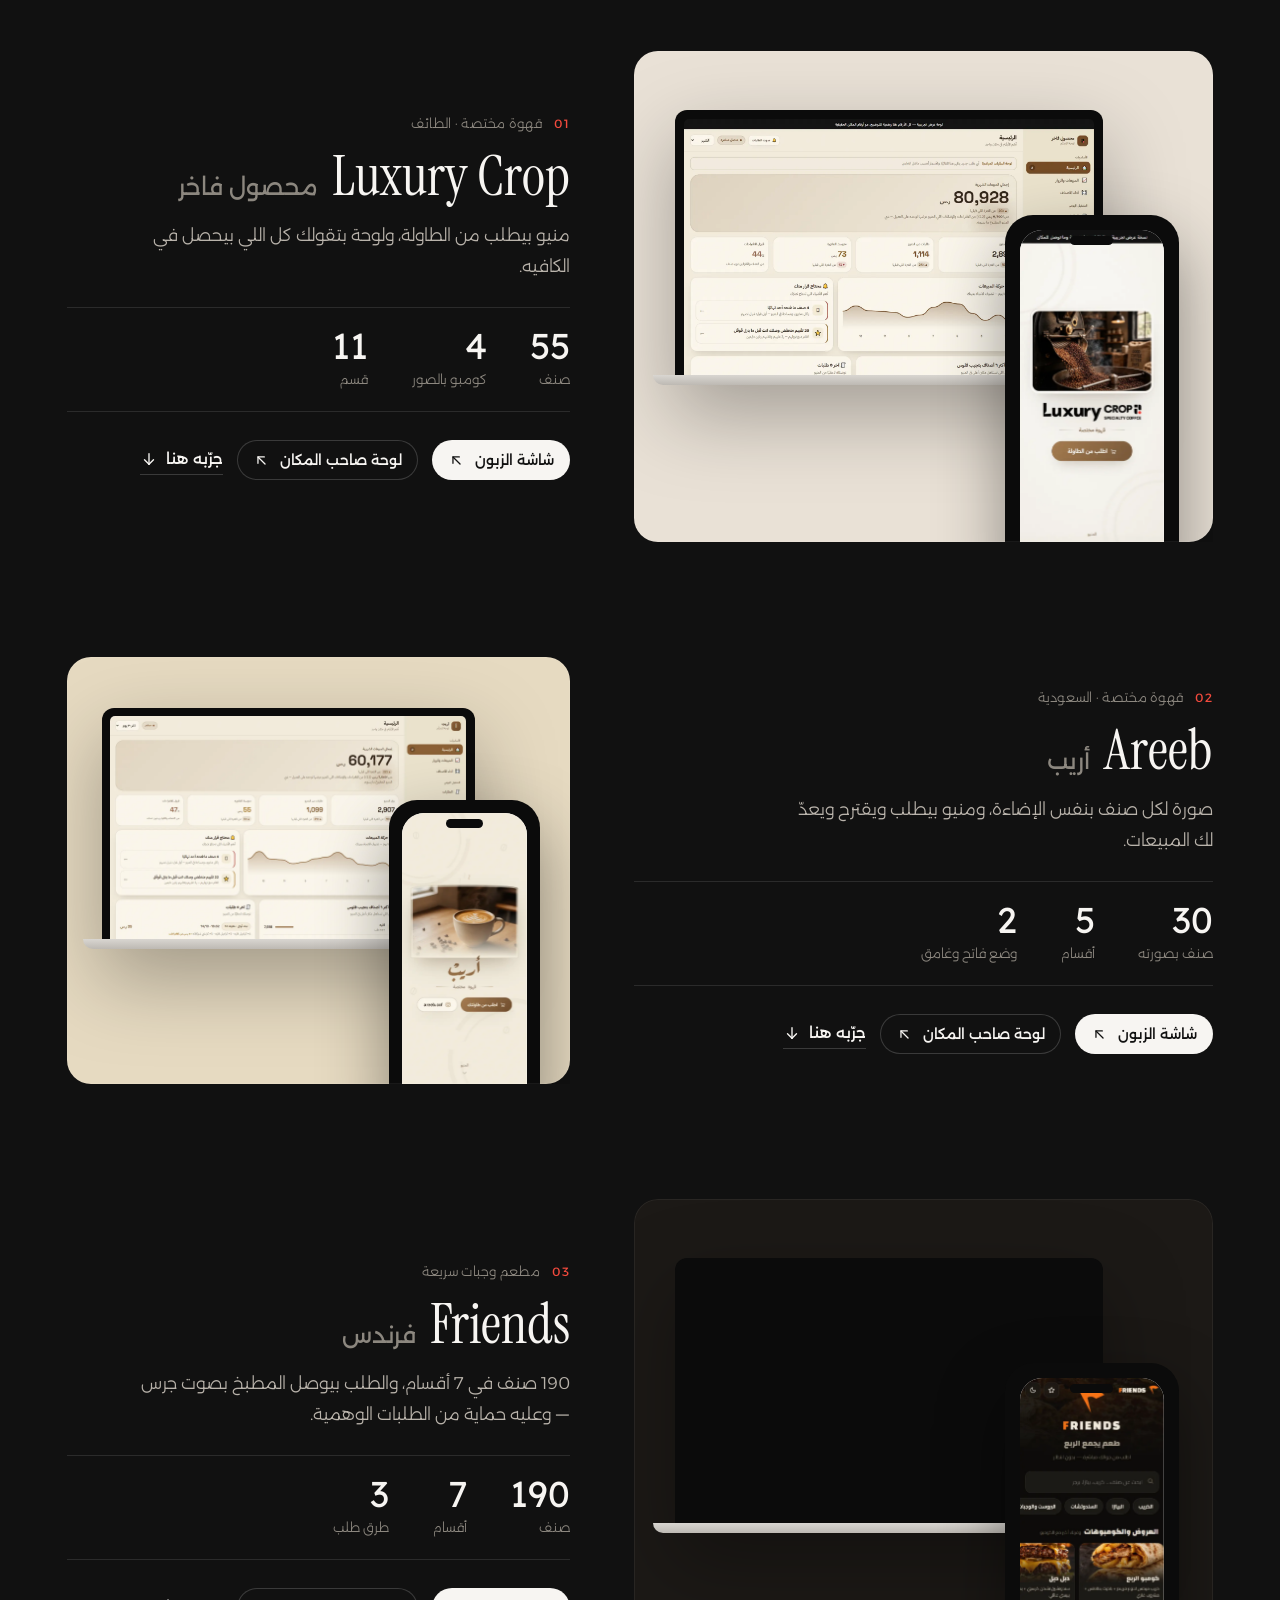
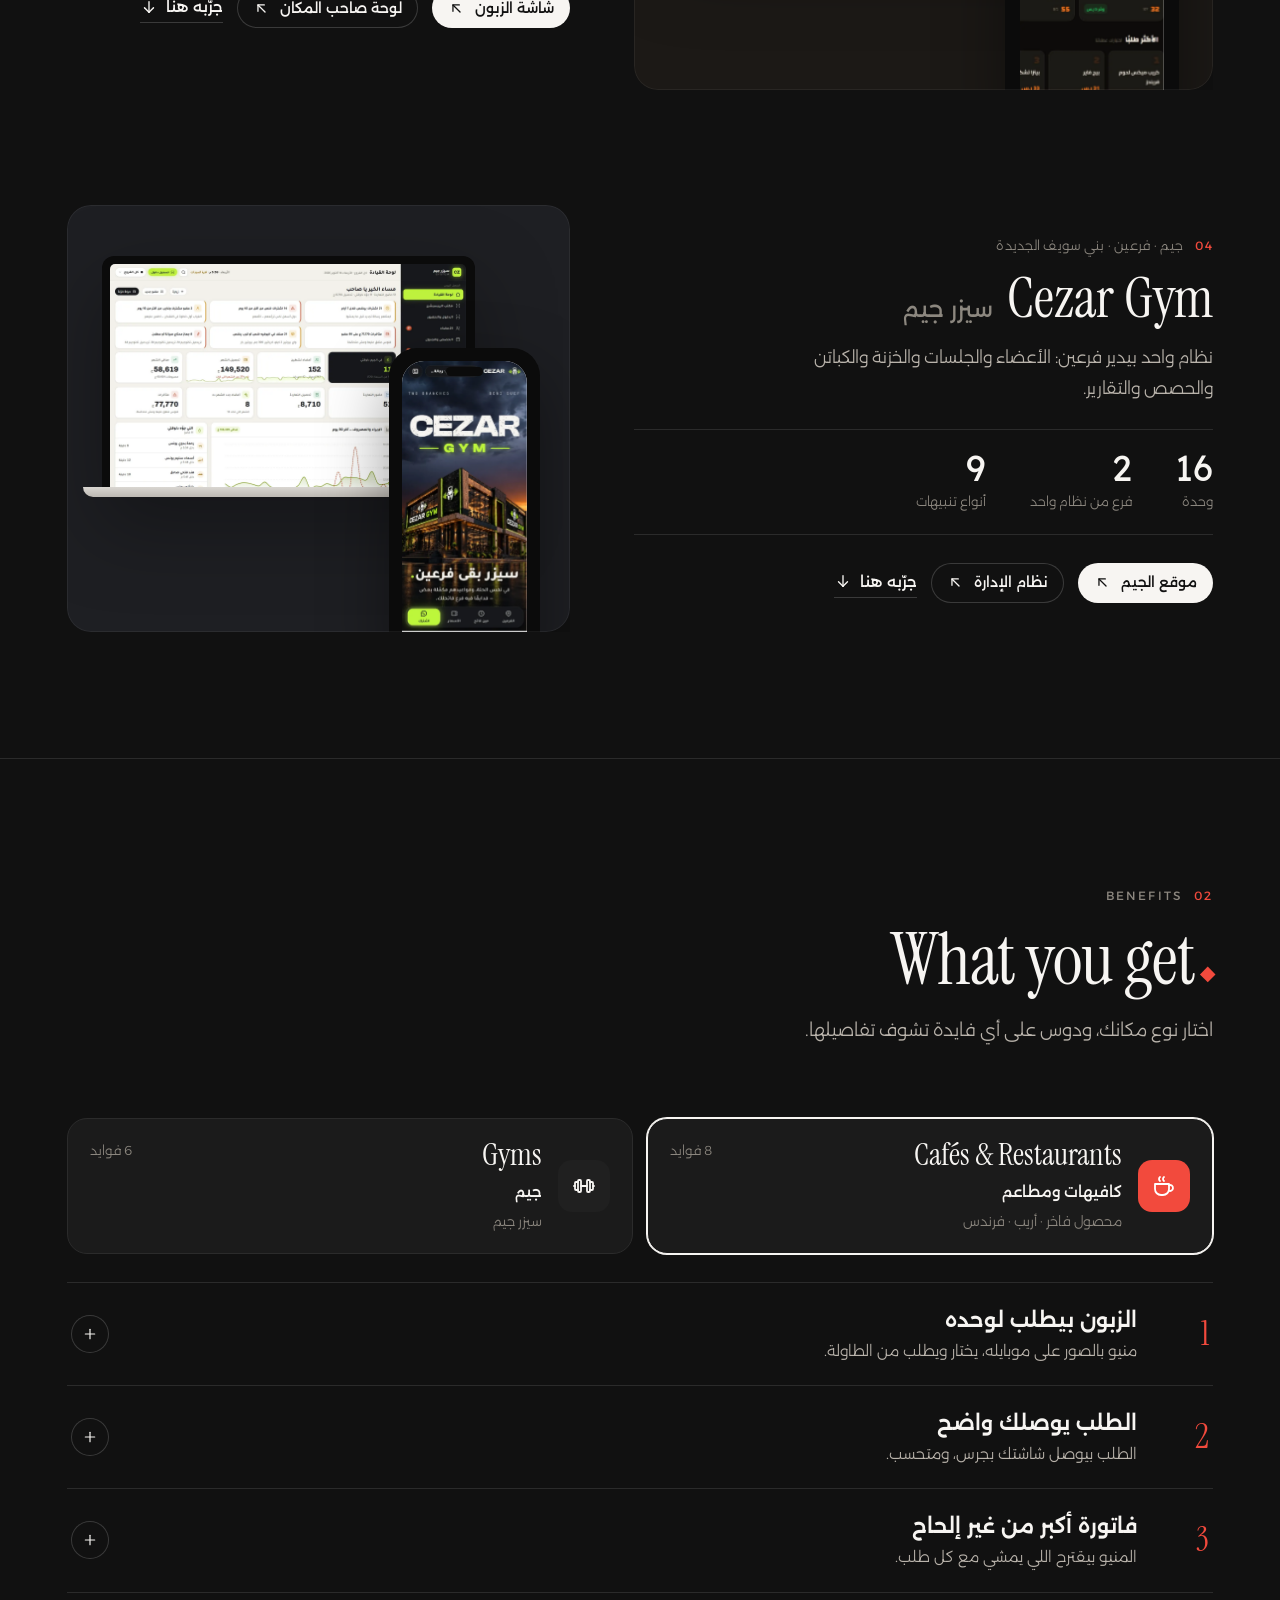
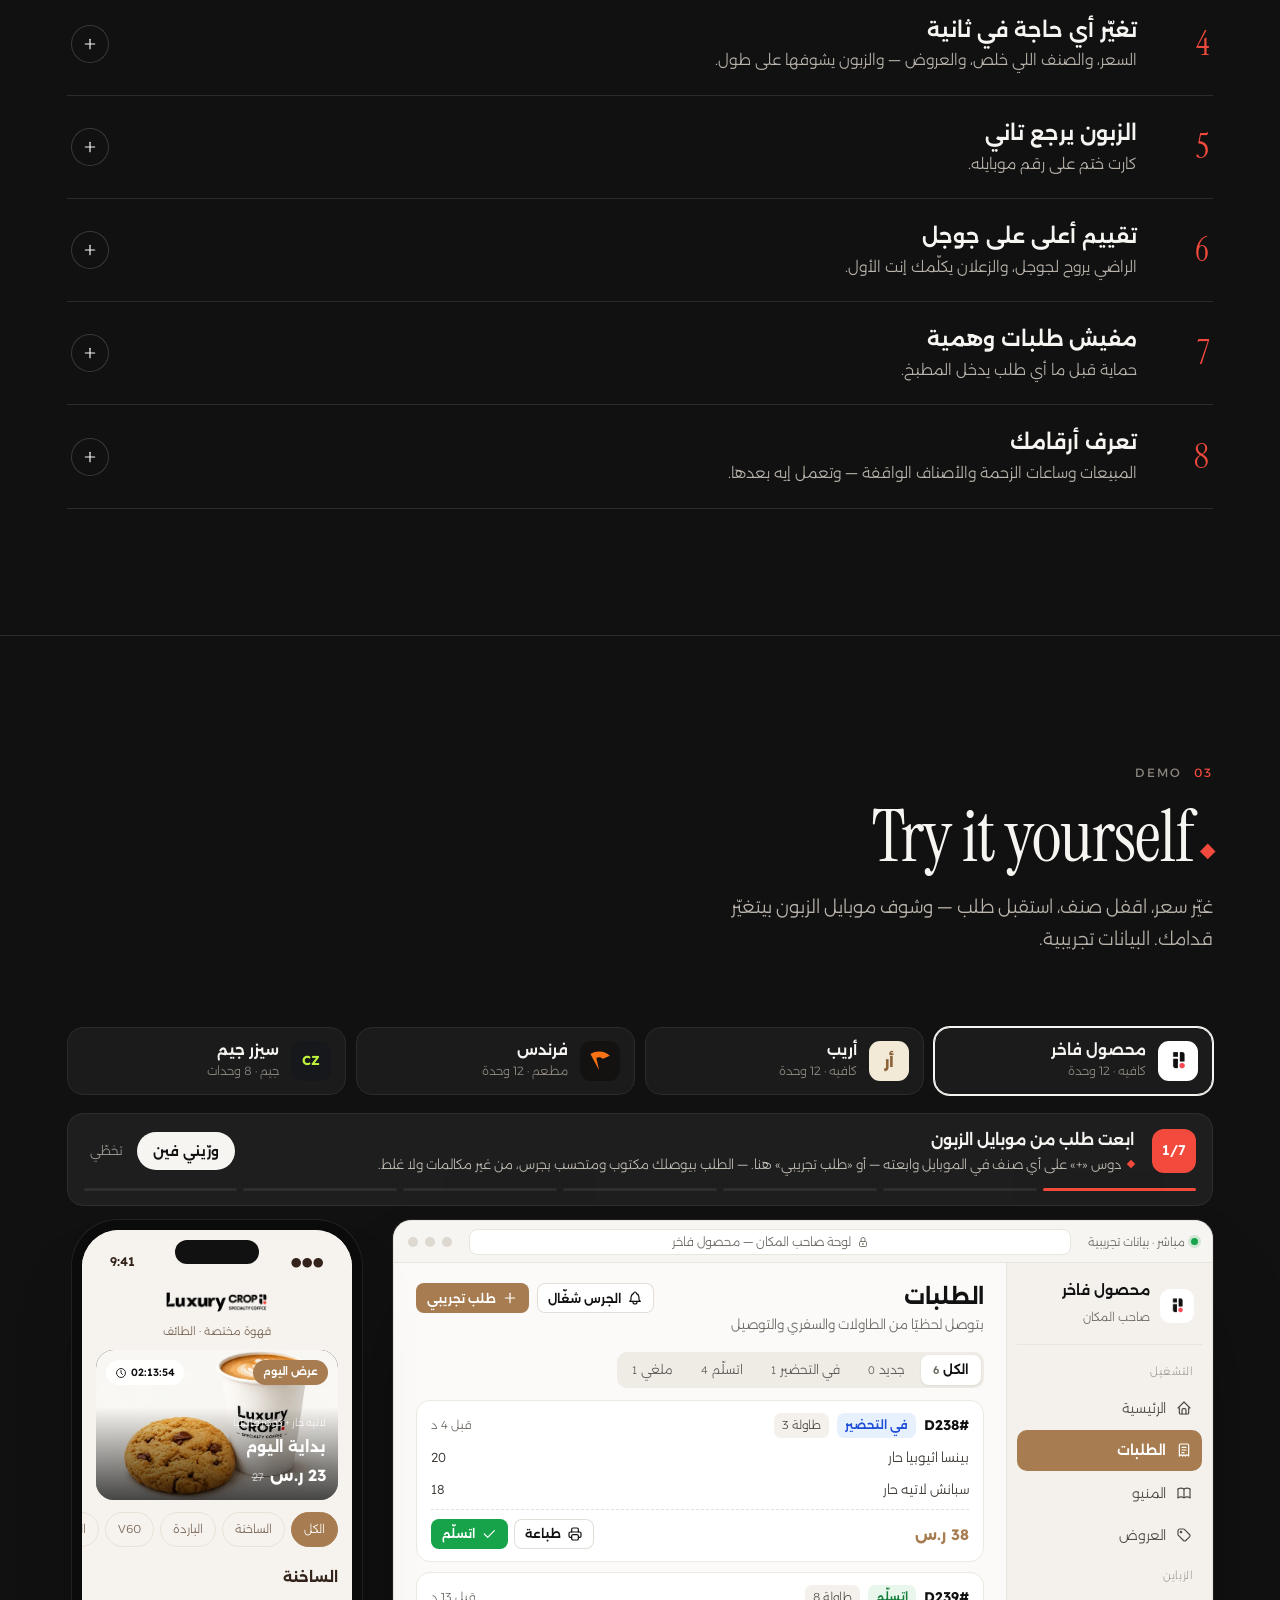
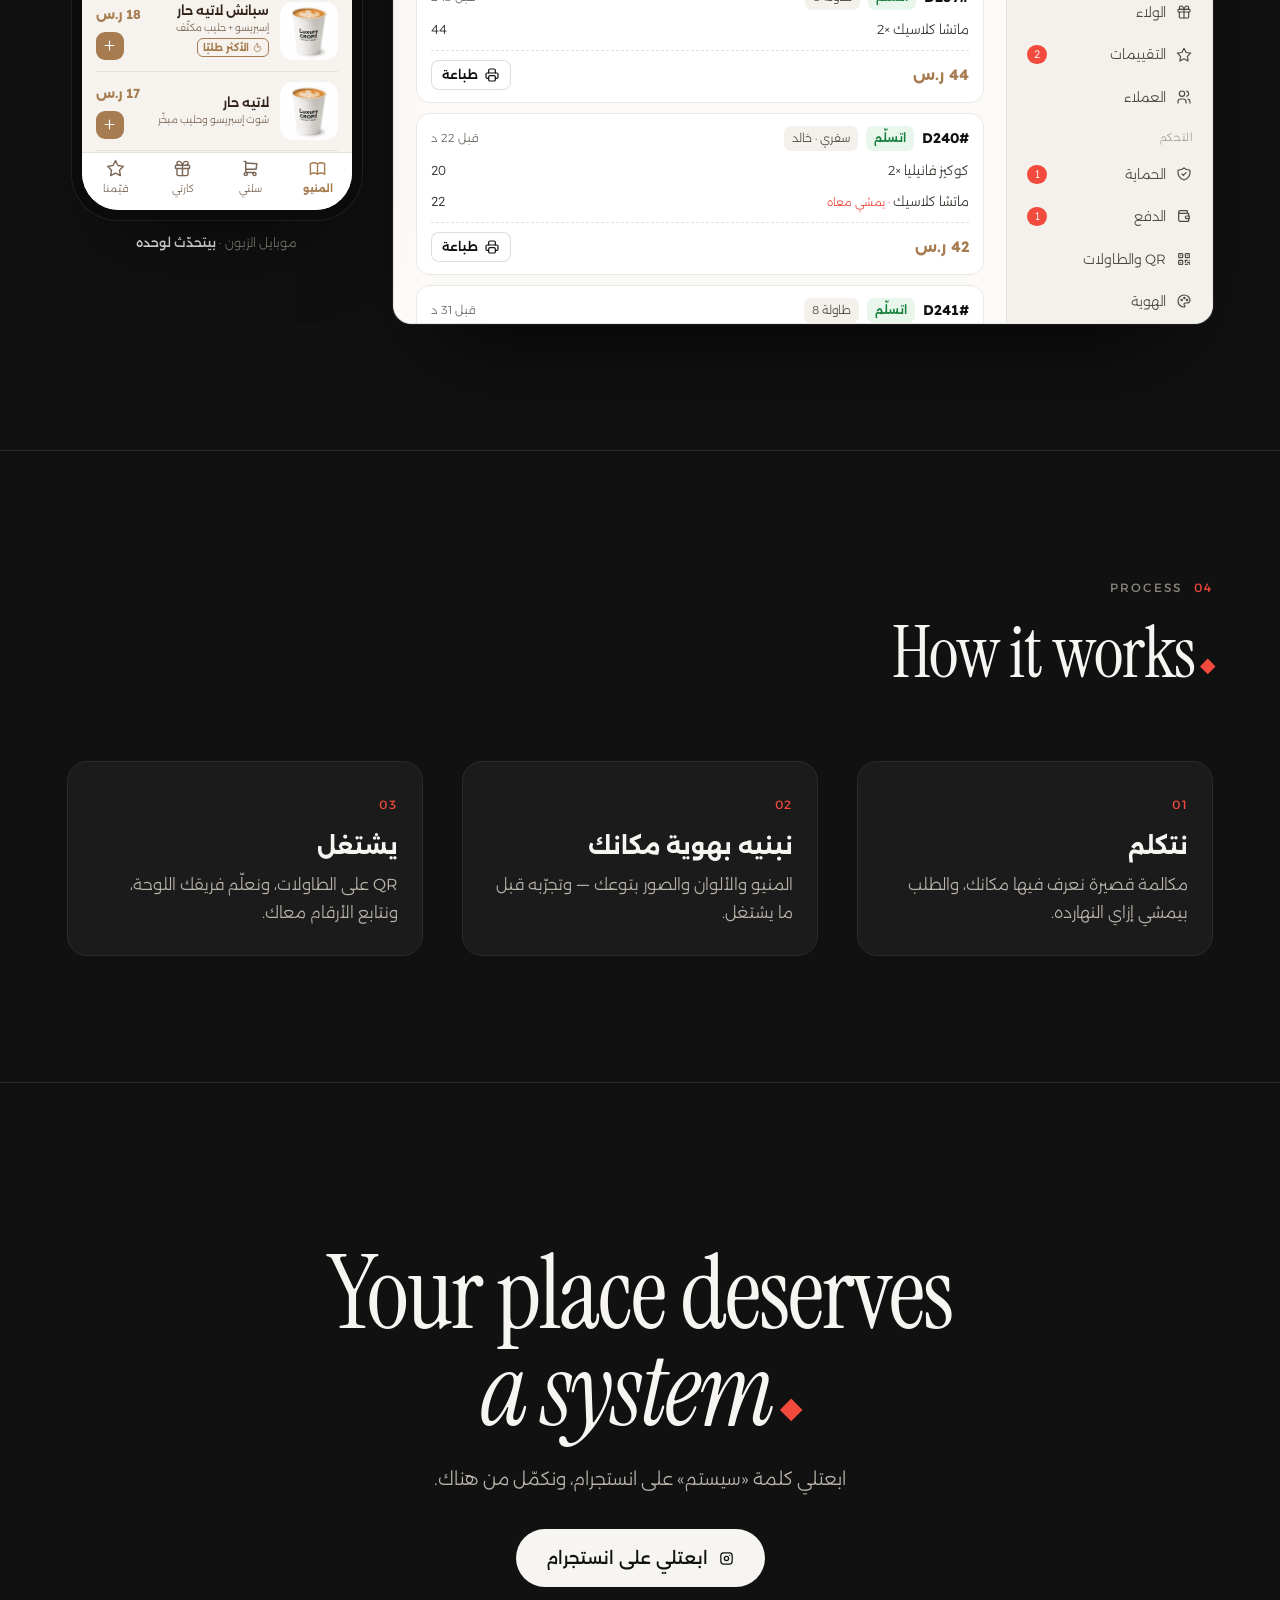
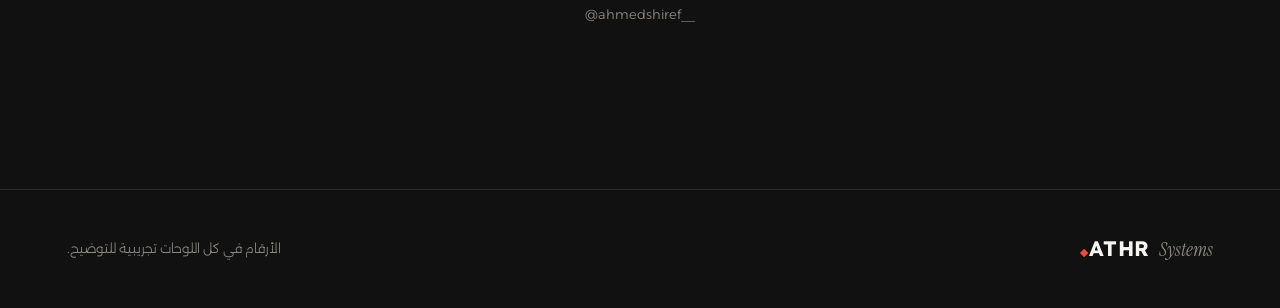
==== commit a8a8ffcf: "Systems: fix Instagram handle direction, two-column place tabs on tablets The handle rendered as “__" ====
--- a/systems/index.html
+++ b/systems/index.html
@@ -18,7 +18,7 @@
 <link rel="preload" href="../assets/fonts/instrument-serif.woff2" as="font" type="font/woff2" crossorigin>
 <link rel="stylesheet" href="assets/systems.css?v=3">
 <link rel="stylesheet" href="assets/film.css?v=3">
-<link rel="stylesheet" href="assets/lab.css?v=3">
+<link rel="stylesheet" href="assets/lab.css?v=4">
 </head>
 <body>
 <a class="skip" href="#main">انزل للمحتوى</a>
@@ -129,7 +129,7 @@
       <h2 id="talk-h" class="ltr rv">Your place deserves<br><em>a system</em><span class="pdot"></span></h2>
       <p class="rv">ابعتلي كلمة «سيستم» على انستجرام، ونكمّل من هناك.</p>
       <a class="btn btn--lg rv" data-ig href="#" target="_blank" rel="noopener"><span data-ic="insta"></span>ابعتلي على انستجرام</a>
-      <small class="rv" id="igHandle"></small>
+      <small class="rv" id="igHandle" dir="ltr"></small>
     </div>
   </section>
 </main>
--- a/systems/assets/lab.css
+++ b/systems/assets/lab.css
@@ -14,6 +14,7 @@
 .lx__bm img{width:100%;height:100%;object-fit:cover}
 .lx__brands b{display:block;font-size:15px;font-weight:600;line-height:1.3}
 .lx__brands small{display:block;font-size:12px;color:var(--cap)}
+@media (max-width:1000px) and (min-width:721px){.lx__brands{grid-template-columns:repeat(2,1fr)}}
 @media (max-width:720px){
   .lx__brands{display:flex;overflow-x:auto;scrollbar-width:none;margin-inline:calc(var(--gut)*-1);padding-inline:var(--gut);scroll-snap-type:x mandatory}
   .lx__brands::-webkit-scrollbar{display:none}
